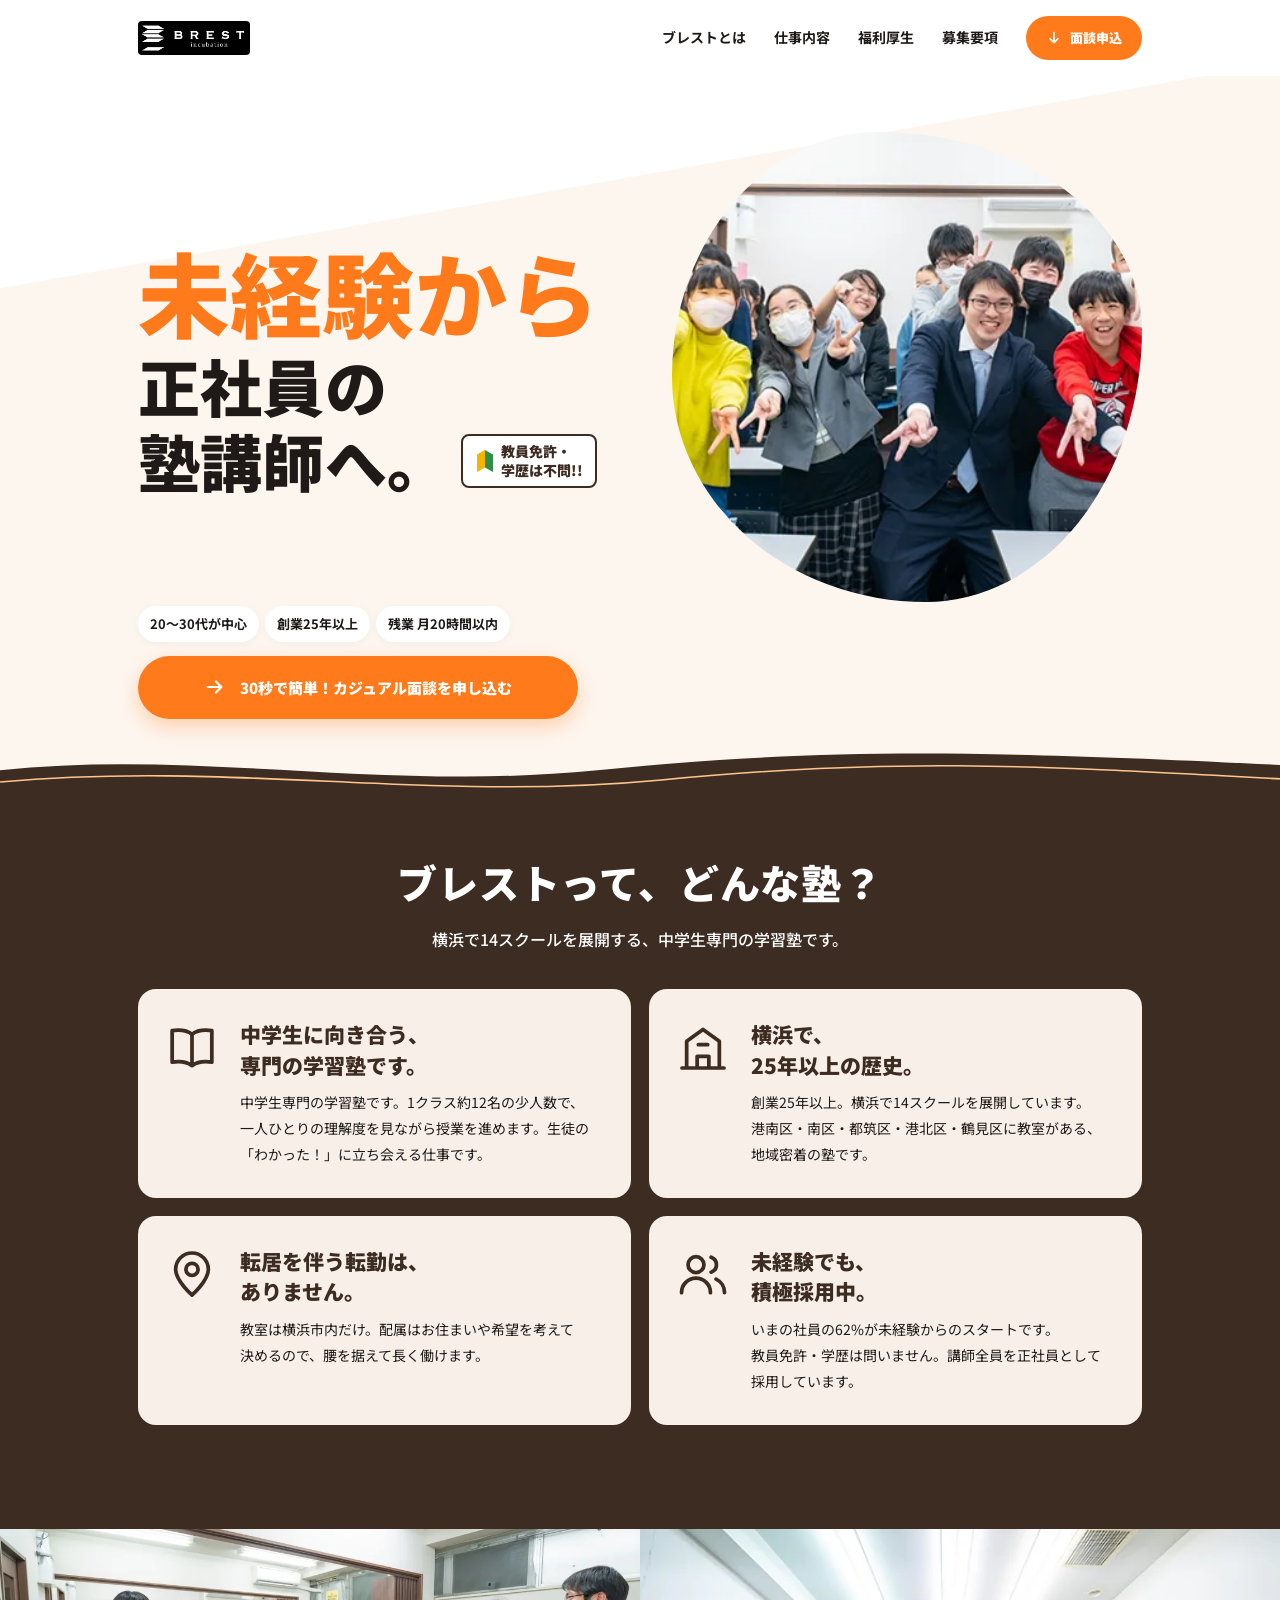
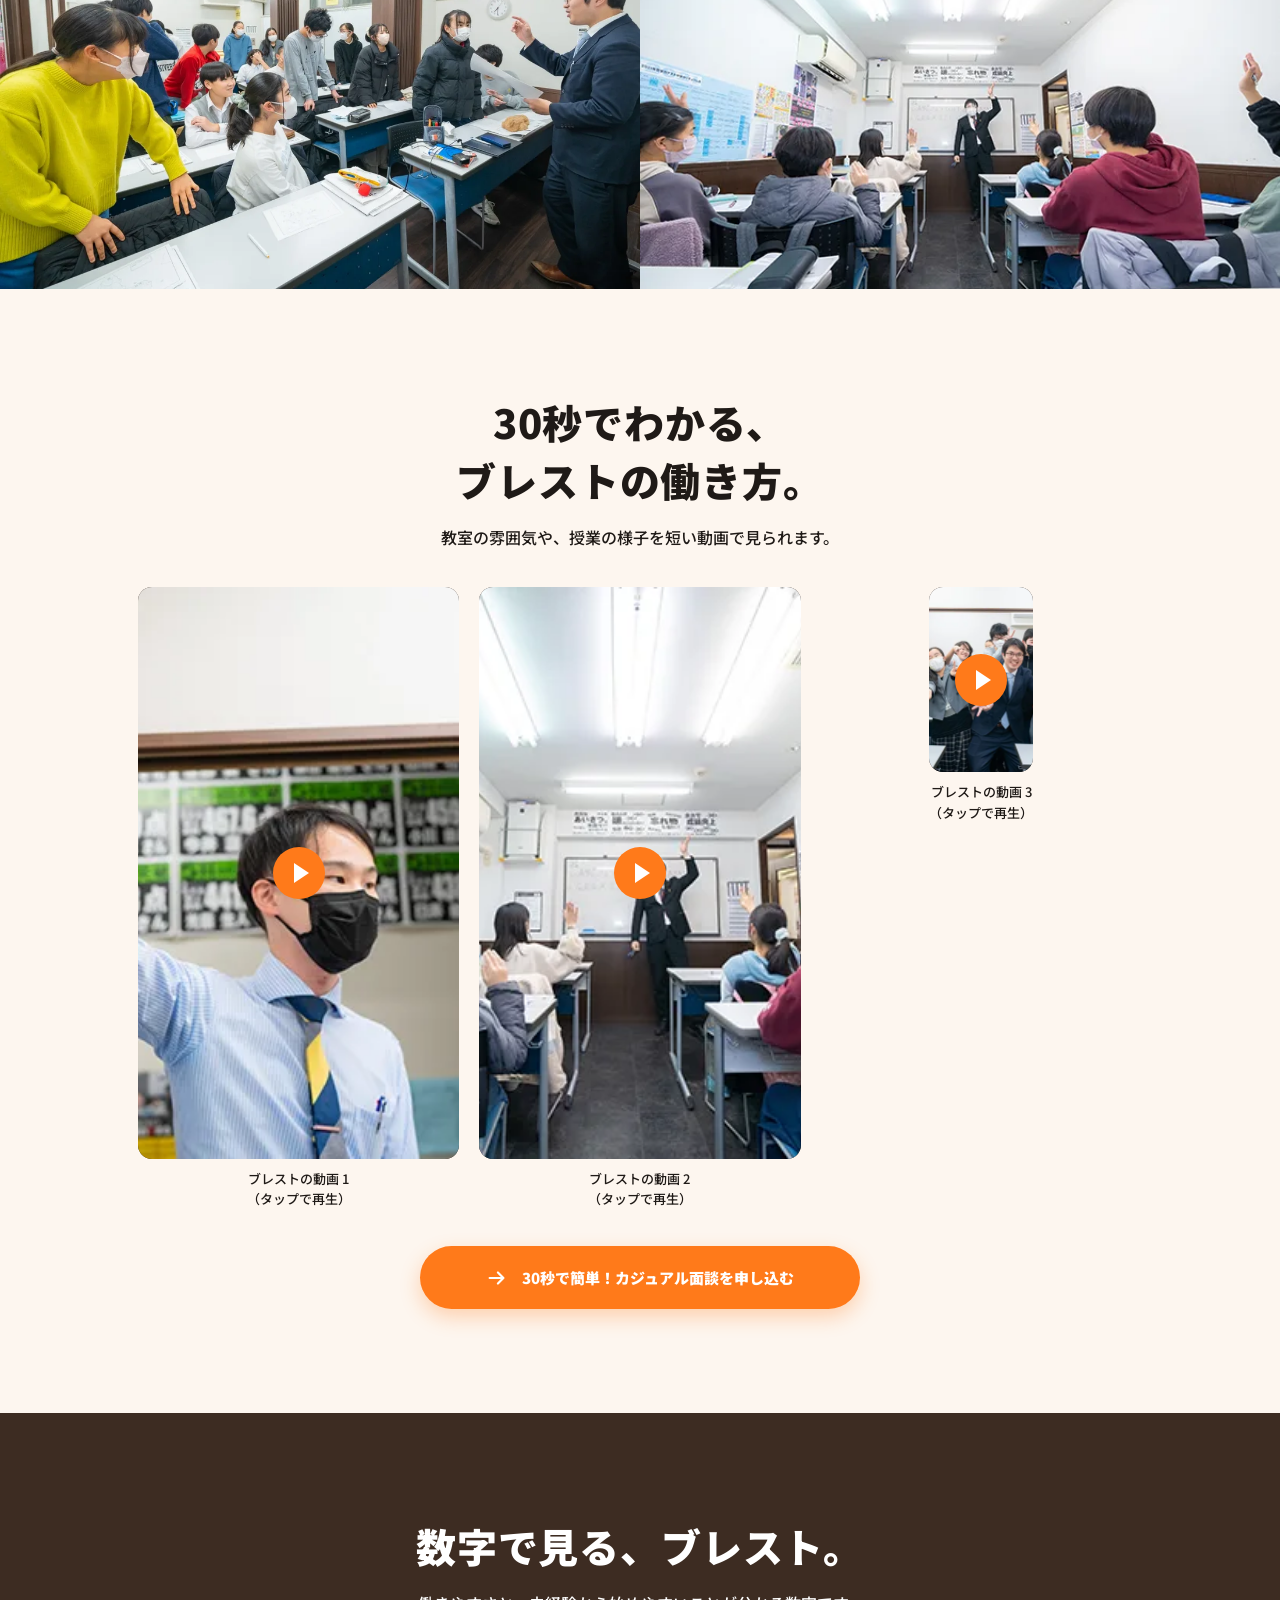
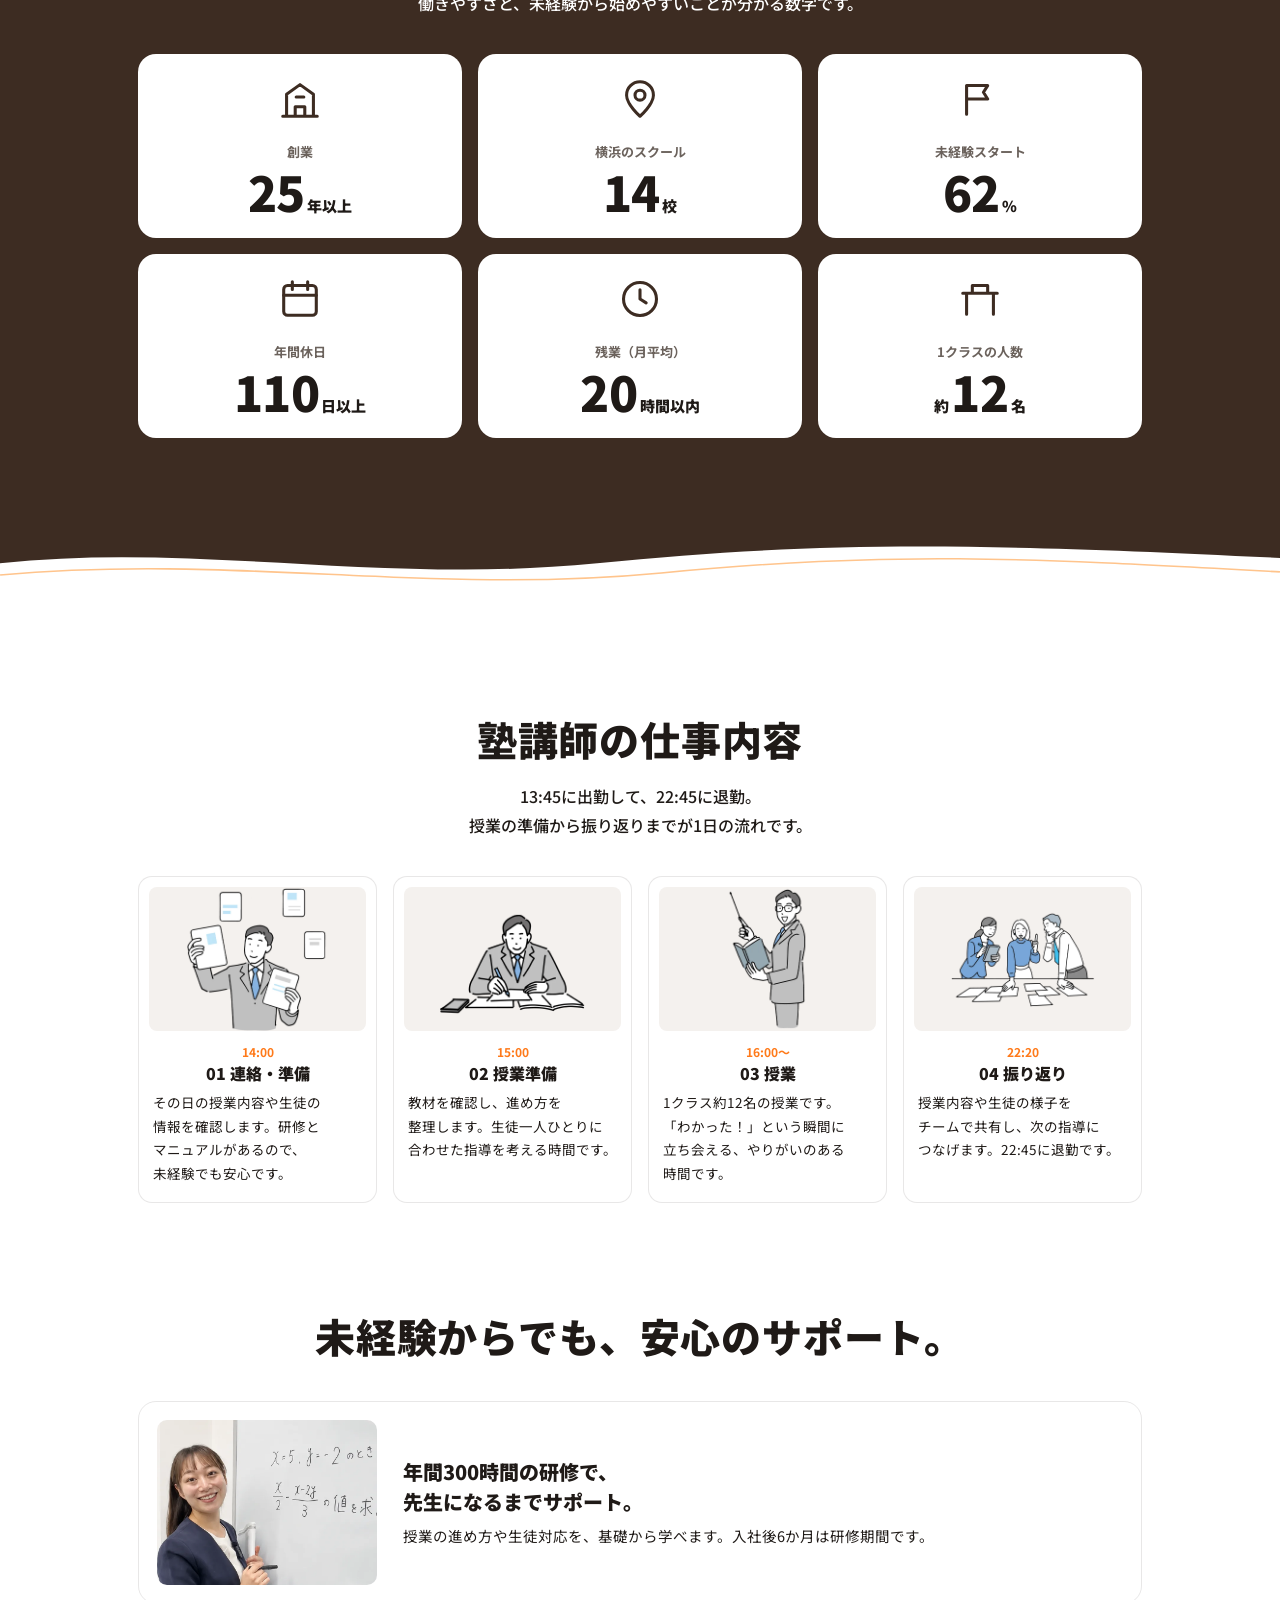
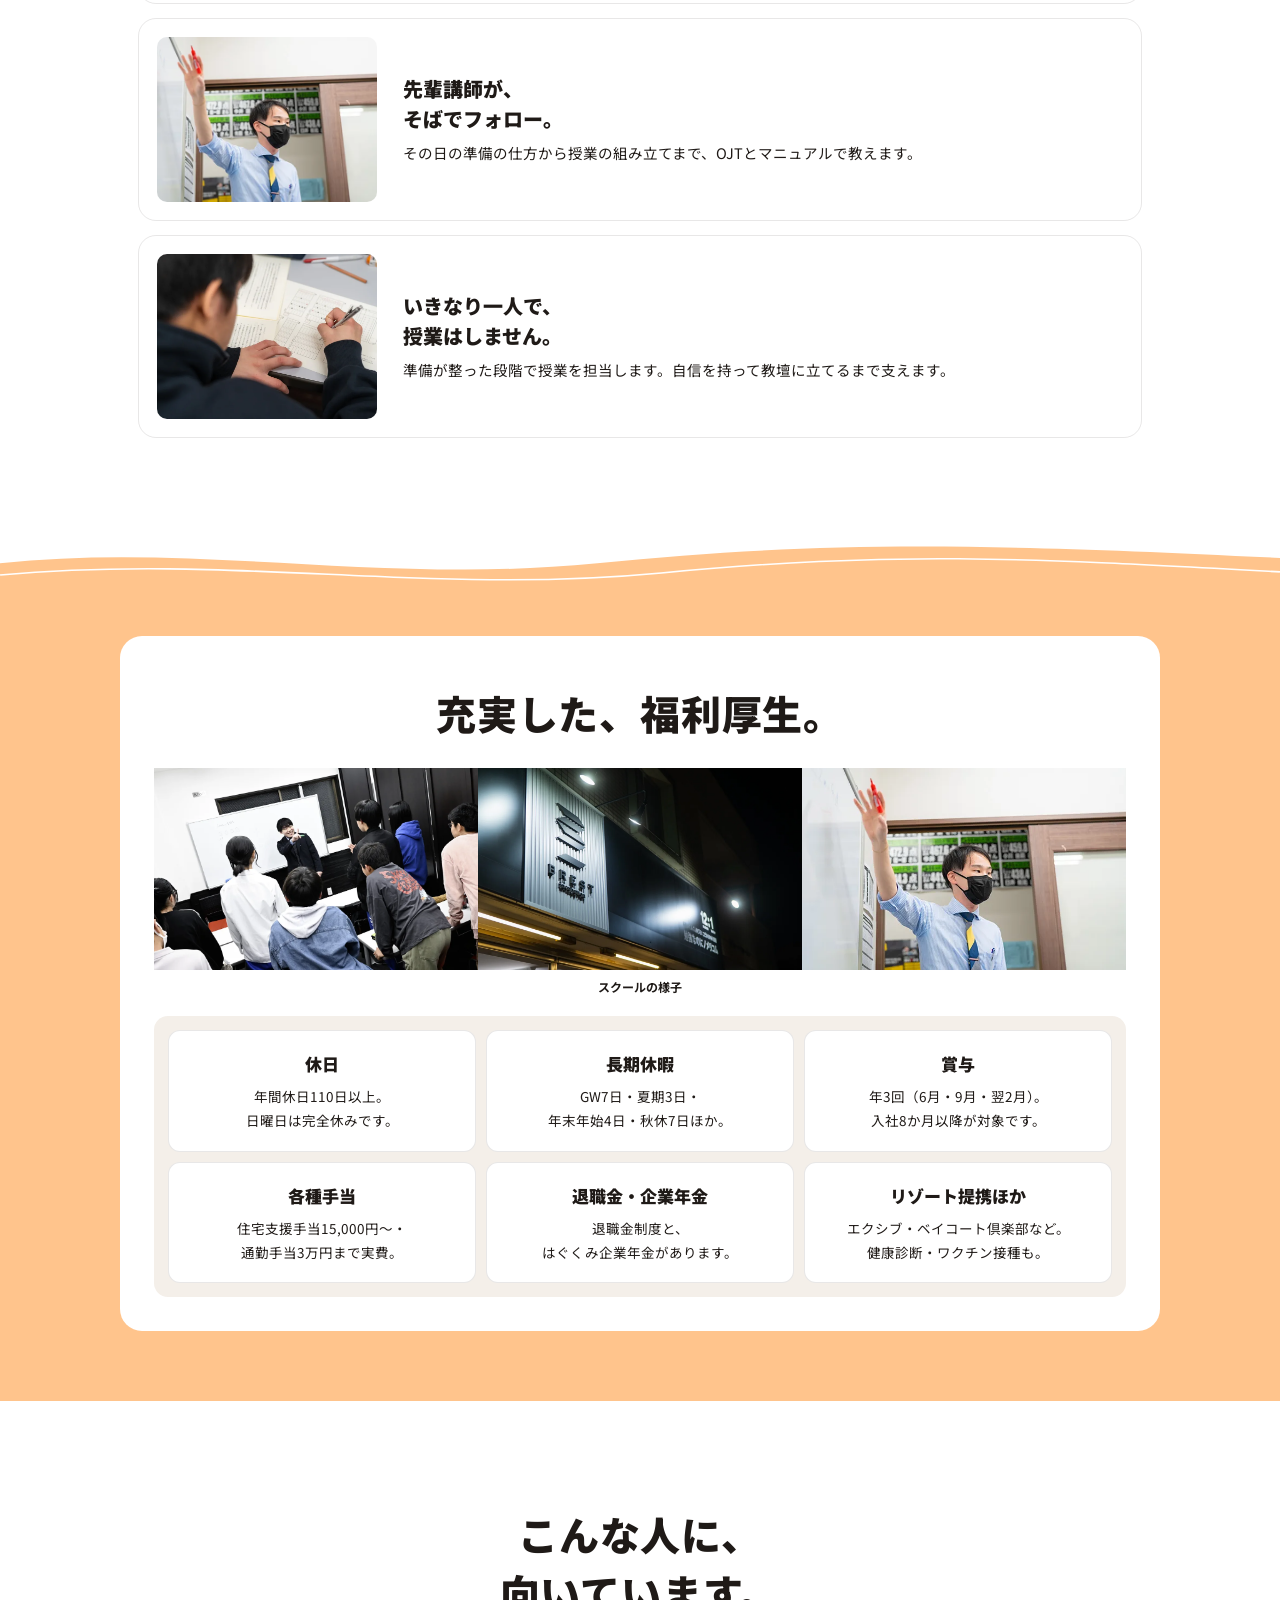
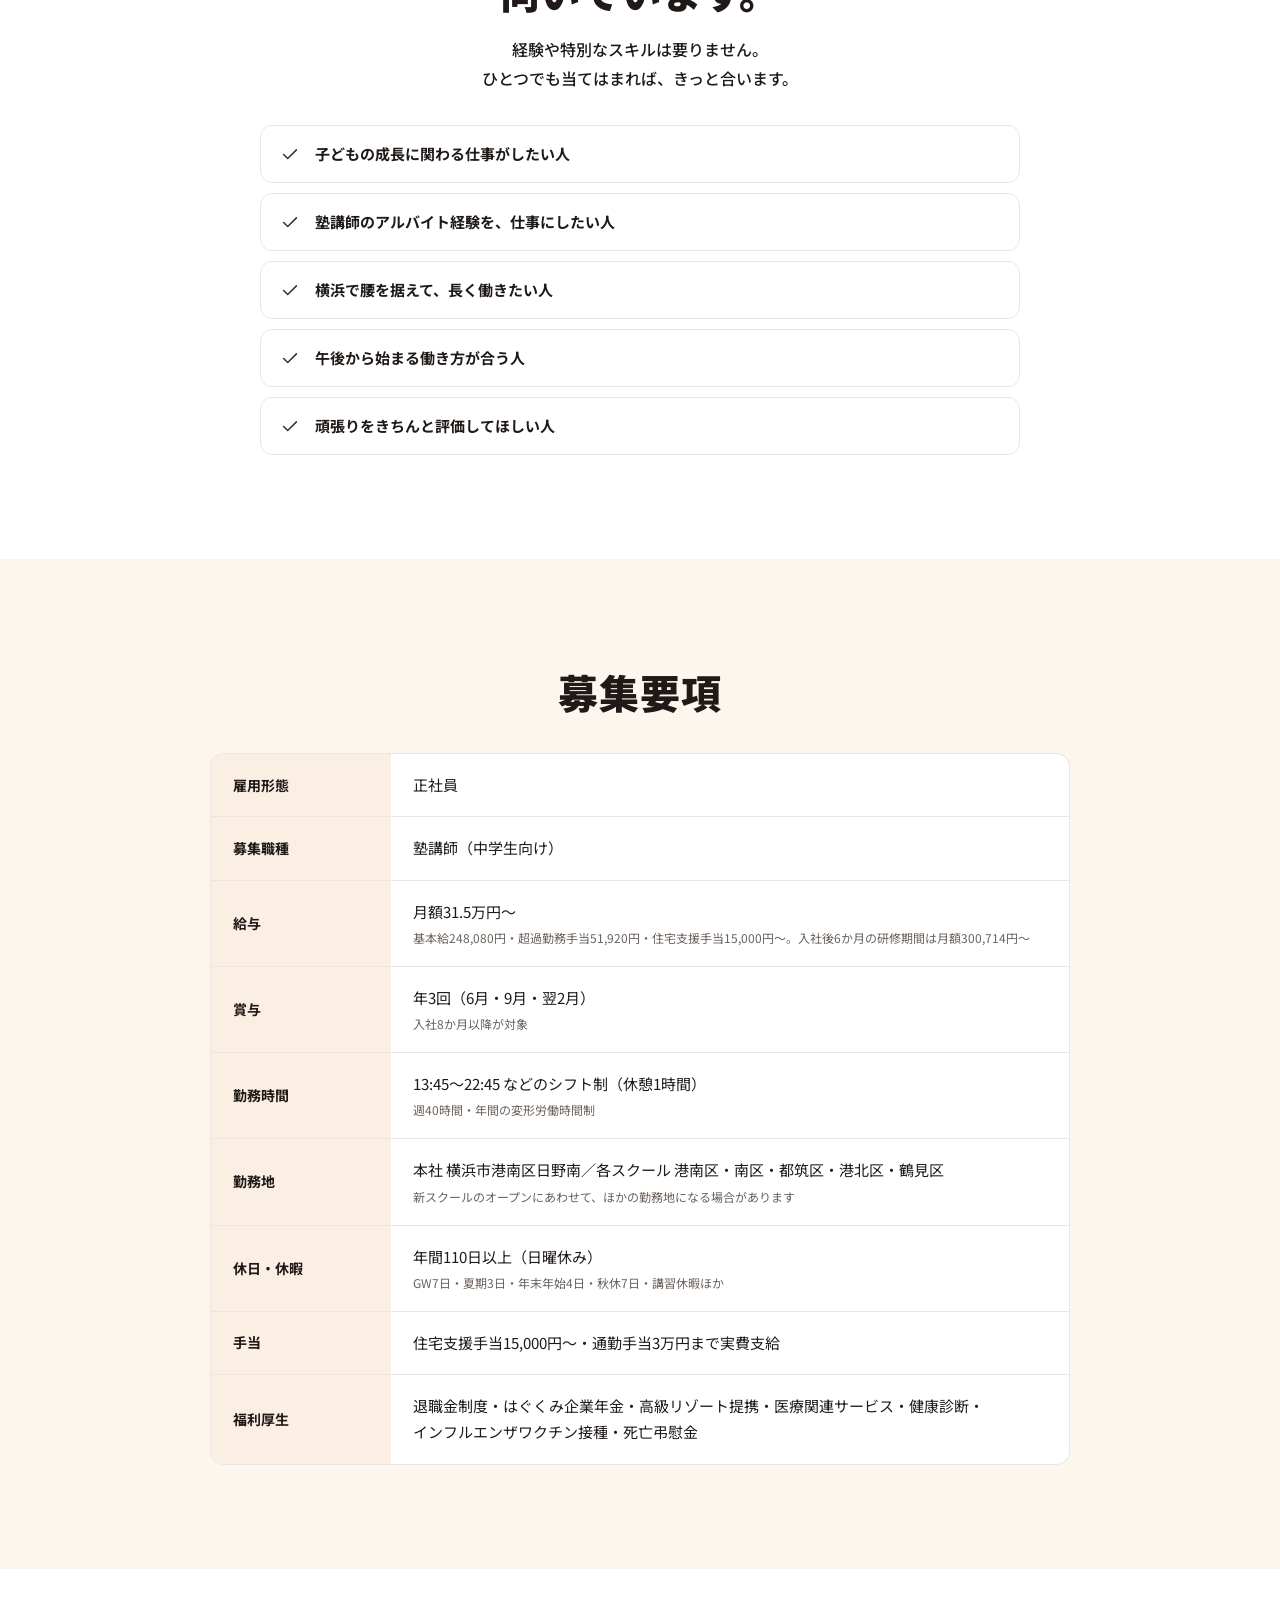
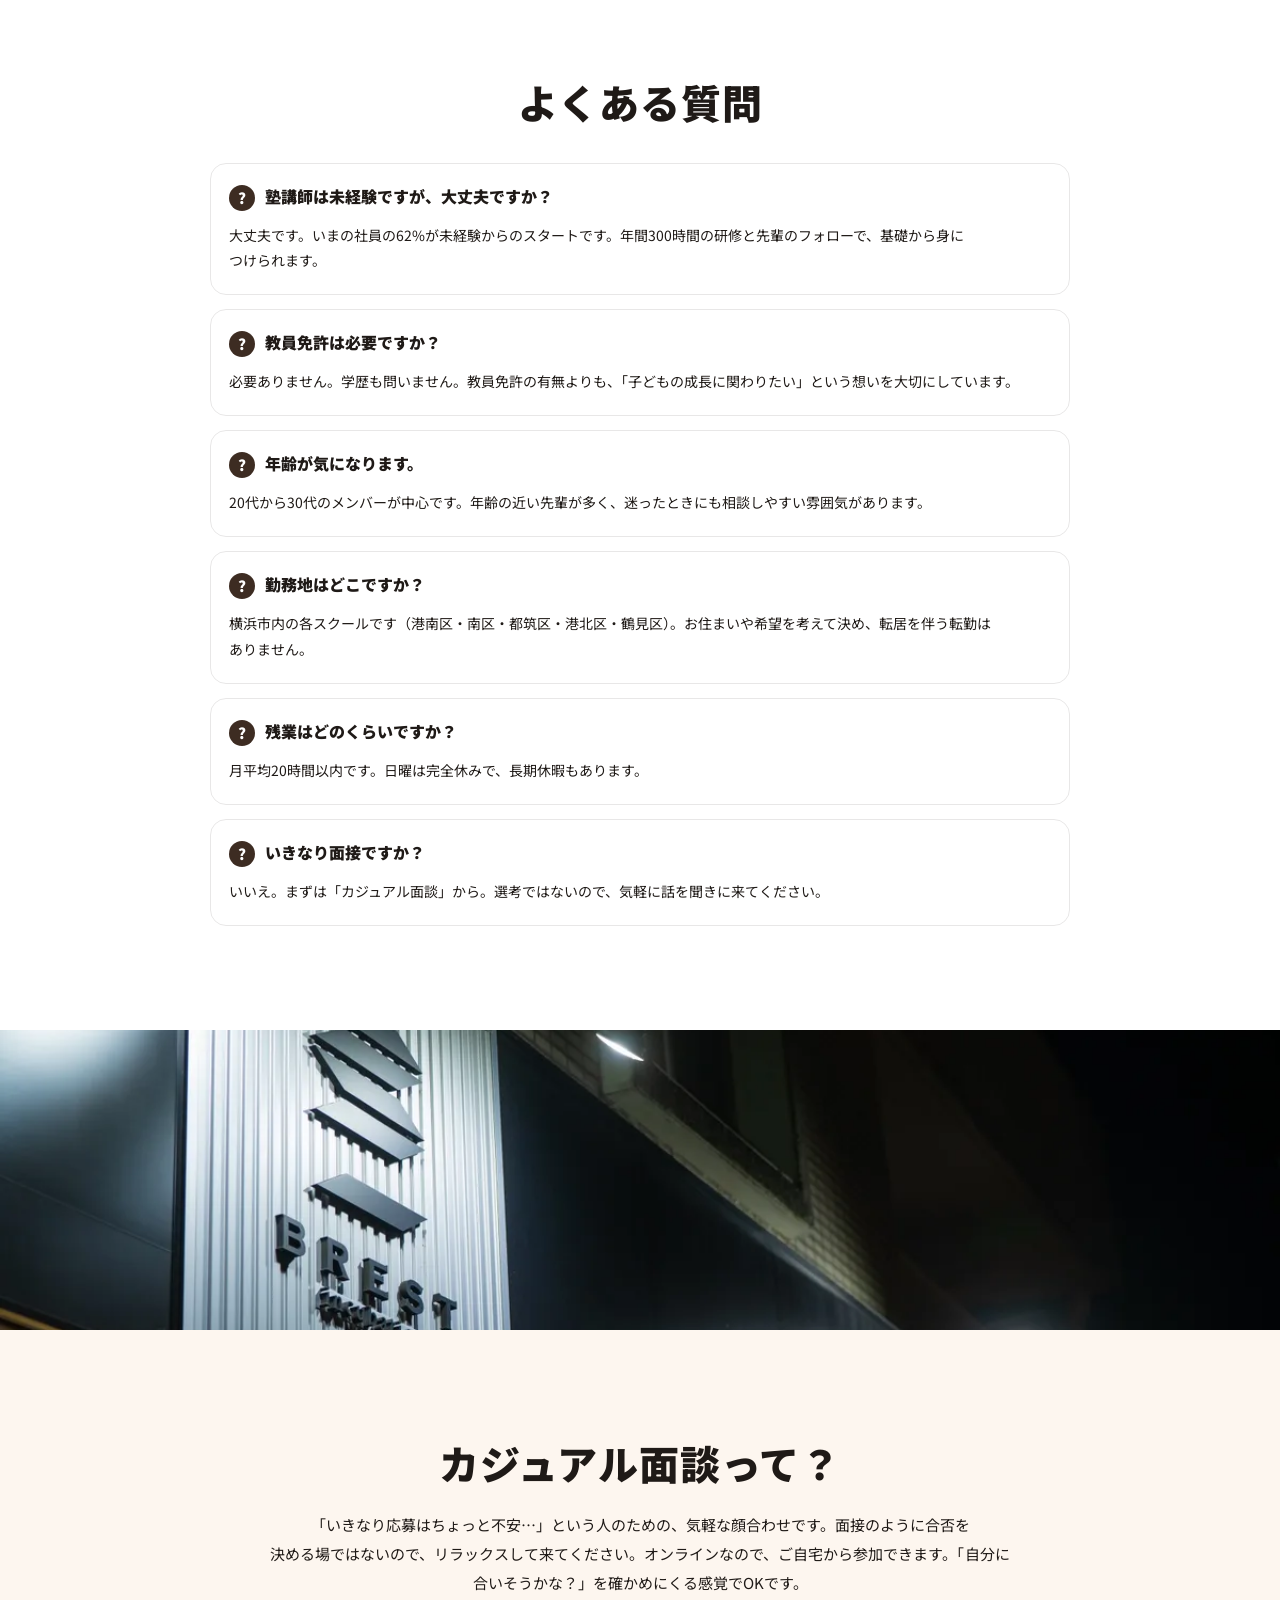
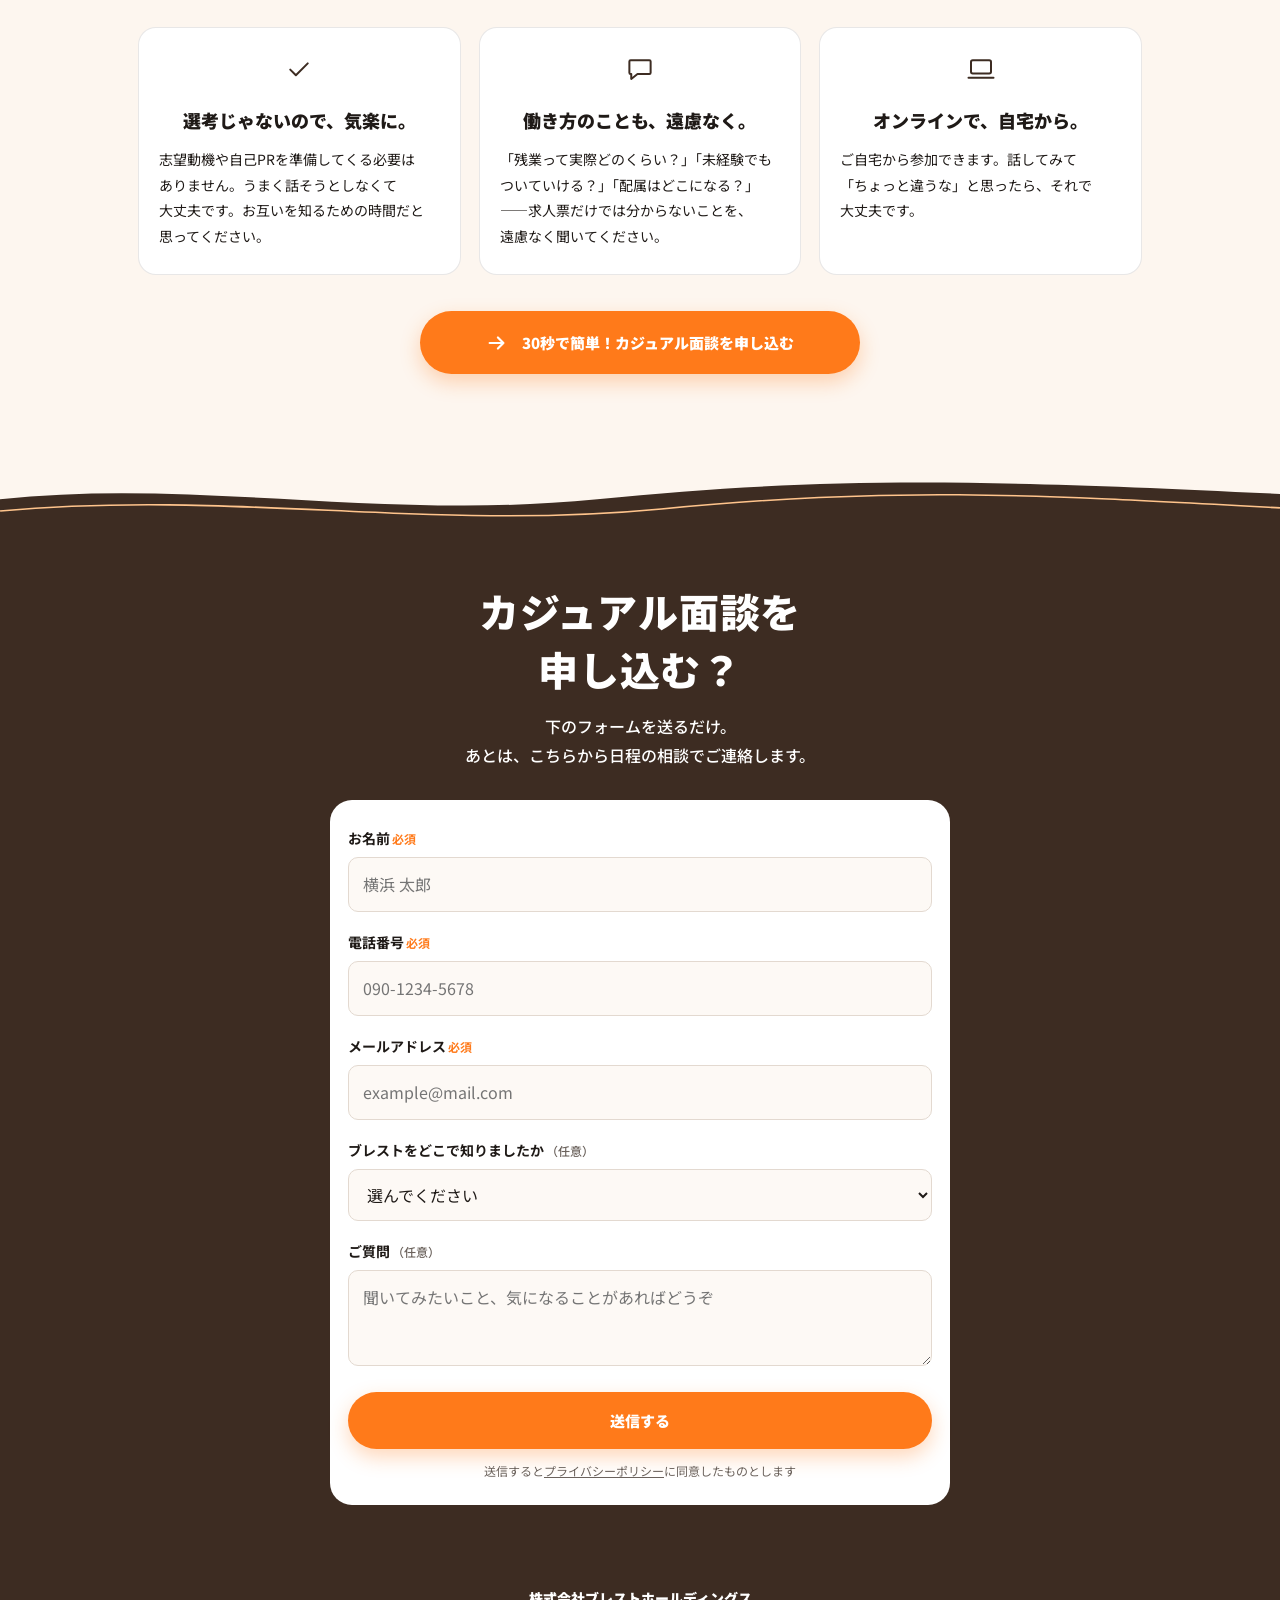
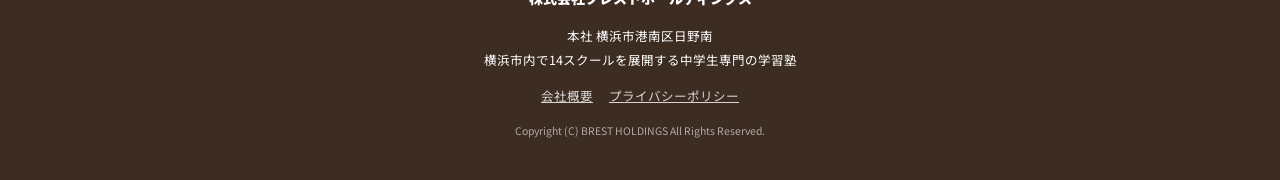
==== c-demo/lp/index.html @ c24e7b20 "C案のデモ（PC・スマホの見え方）を c-demo に足す Co-Authored-By: Claude Opus 5.5 <noreply@anthropic.com>" ====
<!DOCTYPE html>
<html lang="ja">
<head>

  <meta charset="UTF-8">
  <meta name="robots" content="noindex, nofollow">
  <meta name="viewport" content="width=device-width, initial-scale=1.0">
  <title>塾講師（正社員）募集｜学習塾ブレスト</title>
  <meta name="description" content="横浜市内に14スクール展開する学習塾ブレストの塾講師（正社員）募集ページ。月給31.5万円〜（賞与年3回）／残業 月平均20時間以内／日曜休み＋年間休日110日以上。未経験スタート62%の働きやすい環境です。">
  <meta name="keywords" content="横浜 塾講師 求人, 塾講師 正社員 横浜, 教育 仕事 横浜, ブレスト 採用">

  <link rel="icon" href="images/brand/favicon.png">
  <link rel="apple-touch-icon" href="images/brand/favicon.png">

  <!-- OGP -->
  <meta property="og:locale" content="ja_JP">
  <meta property="og:type" content="website">
  <meta property="og:site_name" content="学習塾ブレスト">
  <meta property="og:title" content="塾講師（正社員）募集｜学習塾ブレスト">
  <meta property="og:description" content="塾講師の仕事を、もっと働きやすく。月給31.5万円〜・年間休日110日以上・日曜休み。学習塾ブレストの塾講師（正社員）募集。">
  <meta property="og:url" content="https://brest.co.jp/recruit2026/">
  <meta property="og:image" content="https://brest.co.jp/recruit2026/images/brand/ogp.jpg">
  <meta property="og:image:width" content="1200">
  <meta property="og:image:height" content="630">
  <meta property="og:image:alt" content="塾講師の仕事を、もっと働きやすく。学習塾ブレスト 塾講師（正社員）募集">

  <!-- Twitter -->
  <meta name="twitter:card" content="summary_large_image">
  <meta name="twitter:title" content="塾講師（正社員）募集｜学習塾ブレスト">
  <meta name="twitter:description" content="塾講師の仕事を、もっと働きやすく。月給31.5万円〜・年間休日110日以上・日曜休み。">
  <meta name="twitter:image" content="https://brest.co.jp/recruit2026/images/brand/ogp.jpg">

    <link rel="preconnect" href="https://fonts.googleapis.com">
  <link rel="preconnect" href="https://fonts.gstatic.com" crossorigin>
  <link rel="stylesheet" href="https://fonts.googleapis.com/css2?family=Noto+Sans+JP:wght@400;500;700;900&display=swap">
  <link rel="stylesheet" href="css/c-toa.css?v=20261113">
  <!-- 構造化データ（Googleしごと検索向け JobPosting） -->
  <script type="application/ld+json">
  {
    "@context": "https://schema.org/",
    "@type": "JobPosting",
    "title": "塾講師（正社員）",
    "description": "<p>横浜市内に14スクールを展開する中学生専門の学習塾ブレストで、塾講師（正社員）を募集しています。</p><ul><li>給与: 月額31.5万円〜（基本給248,080円／超過勤務手当51,920円／住宅支援手当15,000円〜）※通勤手当は3万円まで実費支給。入社後6ヶ月間は研修期間のため月額300,714円〜</li><li>賞与: 年3回（6月・9月・翌2月）※支給対象は入社8か月以降</li><li>勤務時間: 週40時間（年間の変形労働時間制）13:45〜22:45などのシフト制・休憩1時間</li><li>休日・休暇: 年間110日以上（日曜休み）、GW休暇7日間・夏期休暇3日間・年末年始休暇4日間・秋休暇7日間ほか</li><li>残業: 月平均20時間以内</li><li>福利厚生: 高級リゾート提携、医療関連サービス、退職金制度、死亡弔慰金、健康診断・インフルエンザワクチン接種、はぐくみ企業年金</li></ul><p>未経験からのスタートも歓迎です。研修とマニュアル、先輩講師のOJTでサポートします。</p>",
    "datePosted": "2026-06-29",
    "employmentType": "FULL_TIME",
    "hiringOrganization": {
      "@type": "Organization",
      "name": "株式会社ブレストホールディングス",
      "sameAs": "https://brest.co.jp/",
      "logo": "https://brest.co.jp/recruit2026/images/brand/logo.png"
    },
    "jobLocation": {
      "@type": "Place",
      "address": {
        "@type": "PostalAddress",
        "streetAddress": "日野南",
        "addressLocality": "横浜市港南区",
        "addressRegion": "神奈川県",
        "addressCountry": "JP"
      }
    },
    "baseSalary": {
      "@type": "MonetaryAmount",
      "currency": "JPY",
      "value": {
        "@type": "QuantitativeValue",
        "minValue": 315000,
        "unitText": "MONTH"
      }
    },
    "workHours": "13:45〜22:45などのシフト制（週40時間・年間の変形労働時間制・休憩1時間）",
    "industry": "教育・学習支援業",
    "directApply": false,
    "url": "https://brest.co.jp/recruit2026/"
  }
  </script>
</head>
<body id="top">

  <header class="header">
    <div class="wrap header__inner">
      <a class="header__logo" href="#top"><img src="images/brand/logo.png" alt="BREST" width="160" height="48"></a>
      <nav class="header__nav"><a href="#about">ブレストとは</a><a href="#work">仕事内容</a><a href="#benefits">福利厚生</a><a href="#req">募集要項</a></nav>
      <a class="btn header__btn" href="#entry"><svg class="btn__arrow" viewBox="0 0 24 24" fill="none" stroke="currentColor" stroke-width="2.4" stroke-linecap="round" stroke-linejoin="round" aria-hidden="true"><path d="M12 4v15M6 13l6 6 6-6"/></svg>面談申込</a>
    </div>
  </header>

  <main>
    <section class="mv">
      <div class="wrap mv__grid">
        <div class="mv__text">
          <h1 class="mv__catch">
            <span class="mv__line1">未経験から</span>
            <span class="mv__line2">正社員の</span>
            <span class="mv__line3">塾講師へ。<span class="mv__badge"><svg viewBox="0 0 20 26" aria-hidden="true"><path d="M10 2 2 6.5V24l8-4.5z" fill="#f5b400"/><path d="M10 2l8 4.5V24l-8-4.5z" fill="#2f8f46"/></svg><span>教員免許・<br>学歴は不問!!</span></span></span>
          </h1>
        </div>
        <div class="mv__photo"><img src="images/photos/culture-01.webp" alt="講師と生徒たちの集合写真" fetchpriority="high"></div>
      </div>
      <div class="wrap">
        <div class="mv__chips"><span class="mv__chip">20〜30代が中心</span><span class="mv__chip">創業25年以上</span><span class="mv__chip">残業 月20時間以内</span></div>
        <div class="cta"><a href="#entry" class="btn"><svg class="btn__arrow" viewBox="0 0 24 24" fill="none" stroke="currentColor" stroke-width="2.4" stroke-linecap="round" stroke-linejoin="round" aria-hidden="true"><path d="M4 12h15M13 6l6 6-6 6"/></svg><span>30秒で簡単！カジュアル面談を申し込む</span></a></div>
      </div>
      <svg class="wave" viewBox="0 0 1200 120" preserveAspectRatio="none" style="background:transparent;height:64px"><g><path d="M0 40 C 180 0, 360 80, 560 40 S 900 0, 1200 30 L1200 120 L0 120 Z" fill="var(--c-main)"/><path d="M0 62 C 220 22, 400 100, 620 58 S 960 30, 1200 56" fill="none" stroke="#ffc48c" stroke-width="3"/></g></svg>
    </section>

    <section class="sec about" id="about">
      <div class="wrap">
        <h2 class="sec-title">ブレストって、<br class="sp">どんな塾？</h2>
        <p class="sec-lead">横浜で14スクールを展開する、<br class="sp">中学生専門の学習塾です。</p>
        <div class="about__list">
        <article class="about-card">
          <svg class="about-card__icon" viewBox="0 0 24 24" fill="none" stroke="currentColor" stroke-width="1.6" stroke-linecap="round" stroke-linejoin="round" aria-hidden="true"><path d="M12 6.5C10 5 7 4.5 3.5 5v13.5C7 18 10 18.5 12 20c2-1.5 5-2 8.5-1.5V5C17 4.5 14 5 12 6.5zM12 6.5V20"/></svg>
          <div><h3 class="about-card__title">中学生に向き合う、<br>専門の学習塾です。</h3><p class="about-card__text">中学生専門の学習塾です。1クラス約12名の少人数で、一人ひとりの理解度を見ながら授業を進めます。生徒の「わかった！」に立ち会える仕事です。</p></div>
        </article>
        <article class="about-card">
          <svg class="about-card__icon" viewBox="0 0 24 24" fill="none" stroke="currentColor" stroke-width="1.6" stroke-linecap="round" stroke-linejoin="round" aria-hidden="true"><path d="M3 21h18M5 21V9.5l7-5 7 5V21M9.5 21v-5h5v5M10 11h4"/></svg>
          <div><h3 class="about-card__title">横浜で、<br>25年以上の歴史。</h3><p class="about-card__text">創業25年以上。横浜で14スクールを展開しています。港南区・南区・都筑区・港北区・鶴見区に教室がある、地域密着の塾です。</p></div>
        </article>
        <article class="about-card">
          <svg class="about-card__icon" viewBox="0 0 24 24" fill="none" stroke="currentColor" stroke-width="1.6" stroke-linecap="round" stroke-linejoin="round" aria-hidden="true"><path d="M12 21s-7-6.1-7-11a7 7 0 0 1 14 0c0 4.9-7 11-7 11z"/><circle cx="12" cy="10" r="2.6"/></svg>
          <div><h3 class="about-card__title">転居を伴う転勤は、<br>ありません。</h3><p class="about-card__text">教室は横浜市内だけ。配属はお住まいや希望を考えて決めるので、腰を据えて長く働けます。</p></div>
        </article>
        <article class="about-card">
          <svg class="about-card__icon" viewBox="0 0 24 24" fill="none" stroke="currentColor" stroke-width="1.6" stroke-linecap="round" stroke-linejoin="round" aria-hidden="true"><circle cx="9" cy="8" r="3.4"/><path d="M2.8 20a6.2 6.2 0 0 1 12.4 0"/><path d="M15.5 4.8a3.4 3.4 0 0 1 0 6.4M17.6 14.2A6.2 6.2 0 0 1 21.2 20"/></svg>
          <div><h3 class="about-card__title">未経験でも、<br>積極採用中。</h3><p class="about-card__text">いまの社員の62%が未経験からのスタートです。教員免許・学歴は問いません。講師全員を正社員として採用しています。</p></div>
        </article>
        </div>
      </div>
    </section>
    <div class="gallery"><img src="images/photos/hero-g3-classroom.webp" alt="生徒でにぎわう教室" loading="lazy"><img src="images/photos/culture-02.webp" alt="授業の様子" loading="lazy"></div>

    <section class="sec movie" id="movie">
      <div class="wrap">
        <h2 class="sec-title">30秒でわかる、<br>ブレストの働き方。</h2>
        <p class="sec-lead">教室の雰囲気や、<br class="sp">授業の様子を短い動画で見られます。</p>
        <div class="movie__grid">
        <div class="movie__item">
          <button class="movie-lazy__item" type="button" data-ig="https://www.instagram.com/p/DZPmYrovS02/" aria-label="動画1を再生">
            <img src="images/photos/culture-03.webp" alt="" loading="lazy"><span class="movie-lazy__play"></span>
          </button>
          <p class="movie__cap">ブレストの動画 1<br>（タップで再生）</p>
        </div>
        <div class="movie__item">
          <button class="movie-lazy__item" type="button" data-ig="https://www.instagram.com/p/DZe8_MGPeMc/" aria-label="動画2を再生">
            <img src="images/photos/culture-02.webp" alt="" loading="lazy"><span class="movie-lazy__play"></span>
          </button>
          <p class="movie__cap">ブレストの動画 2<br>（タップで再生）</p>
        </div>
        <div class="movie__item">
          <button class="movie-lazy__item" type="button" data-ig="https://www.instagram.com/p/DZkHwSNvzz7/" aria-label="動画3を再生">
            <img src="images/photos/culture-01.webp" alt="" loading="lazy"><span class="movie-lazy__play"></span>
          </button>
          <p class="movie__cap">ブレストの動画 3<br>（タップで再生）</p>
        </div>
        </div>
        <div class="cta"><a href="#entry" class="btn"><svg class="btn__arrow" viewBox="0 0 24 24" fill="none" stroke="currentColor" stroke-width="2.4" stroke-linecap="round" stroke-linejoin="round" aria-hidden="true"><path d="M4 12h15M13 6l6 6-6 6"/></svg><span>30秒で簡単！カジュアル面談を申し込む</span></a></div>
      </div>
    </section>

    <section class="sec numbers" id="numbers">
      <div class="wrap">
        <h2 class="sec-title">数字で見る、<br class="sp">ブレスト。</h2>
        <p class="sec-lead">働きやすさと、<br class="sp">未経験から始めやすいことが分かる数字です。</p>
        <div class="numbers__grid">
        <div class="num">
          <svg class="num__icon" viewBox="0 0 24 24" fill="none" stroke="currentColor" stroke-width="1.6" stroke-linecap="round" stroke-linejoin="round" aria-hidden="true"><path d="M3 21h18M5 21V9.5l7-5 7 5V21M9.5 21v-5h5v5M10 11h4"/></svg>
          <p class="num__label">創業</p>
          <p class="num__value"><span class="num__big">25</span><span class="num__unit">年以上</span></p>
        </div>
        <div class="num">
          <svg class="num__icon" viewBox="0 0 24 24" fill="none" stroke="currentColor" stroke-width="1.6" stroke-linecap="round" stroke-linejoin="round" aria-hidden="true"><path d="M12 21s-7-6.1-7-11a7 7 0 0 1 14 0c0 4.9-7 11-7 11z"/><circle cx="12" cy="10" r="2.6"/></svg>
          <p class="num__label">横浜のスクール</p>
          <p class="num__value"><span class="num__big">14</span><span class="num__unit">校</span></p>
        </div>
        <div class="num">
          <svg class="num__icon" viewBox="0 0 24 24" fill="none" stroke="currentColor" stroke-width="1.6" stroke-linecap="round" stroke-linejoin="round" aria-hidden="true"><path d="M5 20V5M5 5h11l-2.2 3.5L16 12H5"/></svg>
          <p class="num__label">未経験スタート</p>
          <p class="num__value"><span class="num__big">62</span><span class="num__unit">%</span></p>
        </div>
        <div class="num">
          <svg class="num__icon" viewBox="0 0 24 24" fill="none" stroke="currentColor" stroke-width="1.6" stroke-linecap="round" stroke-linejoin="round" aria-hidden="true"><rect x="3.5" y="5" width="17" height="15.5" rx="2"/><path d="M3.5 10h17M8 3v4M16 3v4"/></svg>
          <p class="num__label">年間休日</p>
          <p class="num__value"><span class="num__big">110</span><span class="num__unit">日以上</span></p>
        </div>
        <div class="num">
          <svg class="num__icon" viewBox="0 0 24 24" fill="none" stroke="currentColor" stroke-width="1.6" stroke-linecap="round" stroke-linejoin="round" aria-hidden="true"><circle cx="12" cy="12" r="8.6"/><path d="M12 7.2V12l3.2 2"/></svg>
          <p class="num__label">残業（月平均）</p>
          <p class="num__value"><span class="num__big">20</span><span class="num__unit">時間以内</span></p>
        </div>
        <div class="num">
          <svg class="num__icon" viewBox="0 0 24 24" fill="none" stroke="currentColor" stroke-width="1.6" stroke-linecap="round" stroke-linejoin="round" aria-hidden="true"><path d="M3 9h18M5 9v11M19 9v11M8 9V5h8v4"/></svg>
          <p class="num__label">1クラスの人数</p>
          <p class="num__value"><span class="num__pre">約</span><span class="num__big">12</span><span class="num__unit">名</span></p>
        </div>
        </div>
      </div>
    </section>
    <svg class="wave" viewBox="0 0 1200 120" preserveAspectRatio="none" style="background:var(--c-main);height:64px"><g><path d="M0 40 C 180 0, 360 80, 560 40 S 900 0, 1200 30 L1200 120 L0 120 Z" fill="#fff"/><path d="M0 62 C 220 22, 400 100, 620 58 S 960 30, 1200 56" fill="none" stroke="#ffc48c" stroke-width="3"/></g></svg>

    <section class="sec work" id="work">
      <div class="wrap">
        <h2 class="sec-title">塾講師の仕事内容</h2>
        <p class="sec-lead">13:45に出勤して、22:45に退勤。<br>授業の準備から振り返りまでが1日の流れです。</p>
        <div class="work__grid">
        <article class="work-card">
          <div class="work-card__img"><img src="images/photos/day-02.webp" alt="" loading="lazy"></div>
          <h3 class="work-card__title"><span class="work-card__time">14:00</span>01 連絡・準備</h3>
          <p class="work-card__text">その日の授業内容や生徒の情報を確認します。研修とマニュアルがあるので、未経験でも安心です。</p>
        </article>
        <article class="work-card">
          <div class="work-card__img"><img src="images/photos/day-03.webp" alt="" loading="lazy"></div>
          <h3 class="work-card__title"><span class="work-card__time">15:00</span>02 授業準備</h3>
          <p class="work-card__text">教材を確認し、進め方を整理します。生徒一人ひとりに合わせた指導を考える時間です。</p>
        </article>
        <article class="work-card">
          <div class="work-card__img"><img src="images/photos/day-04.webp" alt="" loading="lazy"></div>
          <h3 class="work-card__title"><span class="work-card__time">16:00〜</span>03 授業</h3>
          <p class="work-card__text">1クラス約12名の授業です。「わかった！」という瞬間に立ち会える、やりがいのある時間です。</p>
        </article>
        <article class="work-card">
          <div class="work-card__img"><img src="images/photos/day-05.webp" alt="" loading="lazy"></div>
          <h3 class="work-card__title"><span class="work-card__time">22:20</span>04 振り返り</h3>
          <p class="work-card__text">授業内容や生徒の様子をチームで共有し、次の指導につなげます。22:45に退勤です。</p>
        </article>
        </div>
      </div>
    </section>

    <section class="sec support" id="support">
      <div class="wrap">
        <h2 class="sec-title">未経験からでも、<br class="sp">安心のサポート。</h2>
        <div class="support__list">
        <article class="support-row">
          <div class="support-row__img"><img src="images/photos/hero-g2-teacher-woman.webp" alt="" loading="lazy"></div>
          <div><h3 class="support-row__title">年間300時間の研修で、<br>先生になるまでサポート。</h3><p class="support-row__text">授業の進め方や生徒対応を、基礎から学べます。入社後6か月は研修期間です。</p></div>
        </article>
        <article class="support-row">
          <div class="support-row__img"><img src="images/photos/culture-03.webp" alt="" loading="lazy"></div>
          <div><h3 class="support-row__title">先輩講師が、<br>そばでフォロー。</h3><p class="support-row__text">その日の準備の仕方から授業の組み立てまで、OJTとマニュアルで教えます。</p></div>
        </article>
        <article class="support-row">
          <div class="support-row__img"><img src="images/photos/hero-g4-interview.webp" alt="" loading="lazy"></div>
          <div><h3 class="support-row__title">いきなり一人で、<br>授業はしません。</h3><p class="support-row__text">準備が整った段階で授業を担当します。自信を持って教壇に立てるまで支えます。</p></div>
        </article>
        </div>
      </div>
    </section>

    <section class="benefits" id="benefits">
      <svg class="wave" viewBox="0 0 1200 120" preserveAspectRatio="none" style="background:#fff;height:64px"><g><path d="M0 40 C 180 0, 360 80, 560 40 S 900 0, 1200 30 L1200 120 L0 120 Z" fill="var(--c-sub)"/><path d="M0 62 C 220 22, 400 100, 620 58 S 960 30, 1200 56" fill="none" stroke="#fff" stroke-width="3"/></g></svg>
      <div class="wrap benefits__inner">
        <div class="benefits__card">
          <h2 class="sec-title">充実した、福利厚生。</h2>
          <div class="benefits__photos"><img src="images/photos/hero-g1-raise-hand.webp" alt="" loading="lazy"><img src="images/photos/culture-04.webp" alt="" loading="lazy"><img src="images/photos/culture-03.webp" alt="" loading="lazy"></div>
          <p class="benefits__cap">スクールの様子</p>
          <div class="benefits__list">
          <div class="benefit"><p class="benefit__title">休日</p><p class="benefit__text">年間休日110日以上。<br>日曜日は完全休みです。</p></div>
          <div class="benefit"><p class="benefit__title">長期休暇</p><p class="benefit__text">GW7日・夏期3日・<br>年末年始4日・秋休7日ほか。</p></div>
          <div class="benefit"><p class="benefit__title">賞与</p><p class="benefit__text">年3回（6月・9月・翌2月）。<br>入社8か月以降が対象です。</p></div>
          <div class="benefit"><p class="benefit__title">各種手当</p><p class="benefit__text">住宅支援手当15,000円〜・<br>通勤手当3万円まで実費。</p></div>
          <div class="benefit"><p class="benefit__title">退職金・企業年金</p><p class="benefit__text">退職金制度と、<br>はぐくみ企業年金があります。</p></div>
          <div class="benefit"><p class="benefit__title">リゾート提携ほか</p><p class="benefit__text">エクシブ・ベイコート倶楽部など。<br>健康診断・ワクチン接種も。</p></div>
          </div>
        </div>
      </div>
    </section>

    <section class="sec fit" id="fit">
      <div class="wrap">
        <h2 class="sec-title">こんな人に、<br>向いています。</h2>
        <p class="sec-lead">経験や特別なスキルは要りません。<br>ひとつでも当てはまれば、きっと合います。</p>
        <ul class="fit__list">
        <li class="fit__item"><svg class="" viewBox="0 0 24 24" fill="none" stroke="currentColor" stroke-width="1.6" stroke-linecap="round" stroke-linejoin="round" aria-hidden="true"><path d="M5 12.5l4.5 4.5L19 7.5"/></svg>子どもの成長に関わる仕事がしたい人</li>
        <li class="fit__item"><svg class="" viewBox="0 0 24 24" fill="none" stroke="currentColor" stroke-width="1.6" stroke-linecap="round" stroke-linejoin="round" aria-hidden="true"><path d="M5 12.5l4.5 4.5L19 7.5"/></svg>塾講師のアルバイト経験を、仕事にしたい人</li>
        <li class="fit__item"><svg class="" viewBox="0 0 24 24" fill="none" stroke="currentColor" stroke-width="1.6" stroke-linecap="round" stroke-linejoin="round" aria-hidden="true"><path d="M5 12.5l4.5 4.5L19 7.5"/></svg>横浜で腰を据えて、長く働きたい人</li>
        <li class="fit__item"><svg class="" viewBox="0 0 24 24" fill="none" stroke="currentColor" stroke-width="1.6" stroke-linecap="round" stroke-linejoin="round" aria-hidden="true"><path d="M5 12.5l4.5 4.5L19 7.5"/></svg>午後から始まる働き方が合う人</li>
        <li class="fit__item"><svg class="" viewBox="0 0 24 24" fill="none" stroke="currentColor" stroke-width="1.6" stroke-linecap="round" stroke-linejoin="round" aria-hidden="true"><path d="M5 12.5l4.5 4.5L19 7.5"/></svg>頑張りをきちんと評価してほしい人</li>
        </ul>
      </div>
    </section>

    <section class="sec req" id="req">
      <div class="wrap">
        <h2 class="sec-title">募集要項</h2>
        <dl class="req__table">
        <div class="req__row"><dt>雇用形態</dt><dd>正社員</dd></div>
        <div class="req__row"><dt>募集職種</dt><dd>塾講師（中学生向け）</dd></div>
        <div class="req__row"><dt>給与</dt><dd>月額31.5万円〜<small>基本給248,080円・超過勤務手当51,920円・住宅支援手当15,000円〜。入社後6か月の研修期間は月額300,714円〜</small></dd></div>
        <div class="req__row"><dt>賞与</dt><dd>年3回（6月・9月・翌2月）<small>入社8か月以降が対象</small></dd></div>
        <div class="req__row"><dt>勤務時間</dt><dd>13:45〜22:45 などのシフト制（休憩1時間）<small>週40時間・年間の変形労働時間制</small></dd></div>
        <div class="req__row"><dt>勤務地</dt><dd>本社 横浜市港南区日野南／各スクール 港南区・南区・都筑区・港北区・鶴見区<small>新スクールのオープンにあわせて、ほかの勤務地になる場合があります</small></dd></div>
        <div class="req__row"><dt>休日・休暇</dt><dd>年間110日以上（日曜休み）<small>GW7日・夏期3日・年末年始4日・秋休7日・講習休暇ほか</small></dd></div>
        <div class="req__row"><dt>手当</dt><dd>住宅支援手当15,000円〜・通勤手当3万円まで実費支給</dd></div>
        <div class="req__row"><dt>福利厚生</dt><dd>退職金制度・はぐくみ企業年金・高級リゾート提携・医療関連サービス・健康診断・インフルエンザワクチン接種・死亡弔慰金</dd></div>
        </dl>
      </div>
    </section>

    <section class="sec faq" id="faq">
      <div class="wrap">
        <h2 class="sec-title">よくある質問</h2>
        <div class="faq__list">
        <div class="faq-item"><p class="faq-item__q"><span class="faq-item__mark">?</span>塾講師は未経験ですが、大丈夫ですか？</p><p class="faq-item__a">大丈夫です。いまの社員の62%が未経験からのスタートです。年間300時間の研修と先輩のフォローで、基礎から身につけられます。</p></div>
        <div class="faq-item"><p class="faq-item__q"><span class="faq-item__mark">?</span>教員免許は必要ですか？</p><p class="faq-item__a">必要ありません。学歴も問いません。教員免許の有無よりも、「子どもの成長に関わりたい」という想いを大切にしています。</p></div>
        <div class="faq-item"><p class="faq-item__q"><span class="faq-item__mark">?</span>年齢が気になります。</p><p class="faq-item__a">20代から30代のメンバーが中心です。年齢の近い先輩が多く、迷ったときにも相談しやすい雰囲気があります。</p></div>
        <div class="faq-item"><p class="faq-item__q"><span class="faq-item__mark">?</span>勤務地はどこですか？</p><p class="faq-item__a">横浜市内の各スクールです（港南区・南区・都筑区・港北区・鶴見区）。お住まいや希望を考えて決め、転居を伴う転勤はありません。</p></div>
        <div class="faq-item"><p class="faq-item__q"><span class="faq-item__mark">?</span>残業はどのくらいですか？</p><p class="faq-item__a">月平均20時間以内です。日曜は完全休みで、長期休暇もあります。</p></div>
        <div class="faq-item"><p class="faq-item__q"><span class="faq-item__mark">?</span>いきなり面接ですか？</p><p class="faq-item__a">いいえ。まずは「カジュアル面談」から。選考ではないので、気軽に話を聞きに来てください。</p></div>
        </div>
      </div>
    </section>

    <div class="strip"><img src="images/photos/culture-04.webp" alt="ブレストのスクール" loading="lazy"></div>

    <section class="sec casual" id="casual">
      <div class="wrap">
        <h2 class="sec-title">カジュアル面談って？</h2>
        <p class="casual__lead">「いきなり応募はちょっと不安…」という人のための、気軽な顔合わせです。面接のように合否を決める場ではないので、リラックスして来てください。オンラインなので、ご自宅から参加できます。「自分に合いそうかな？」を確かめにくる感覚でOKです。</p>
        <div class="casual__list">
        <article class="casual-card">
          <svg class="casual-card__icon" viewBox="0 0 24 24" fill="none" stroke="currentColor" stroke-width="1.6" stroke-linecap="round" stroke-linejoin="round" aria-hidden="true"><path d="M5 12.5l4.5 4.5L19 7.5"/></svg>
          <h3 class="casual-card__title">選考じゃないので、気楽に。</h3>
          <p class="casual-card__text">志望動機や自己PRを準備してくる必要はありません。うまく話そうとしなくて大丈夫です。お互いを知るための時間だと思ってください。</p>
        </article>
        <article class="casual-card">
          <svg class="casual-card__icon" viewBox="0 0 24 24" fill="none" stroke="currentColor" stroke-width="1.6" stroke-linecap="round" stroke-linejoin="round" aria-hidden="true"><path d="M4.5 5h15a1 1 0 0 1 1 1v9a1 1 0 0 1-1 1H10l-5 4v-4h-.5a1 1 0 0 1-1-1V6a1 1 0 0 1 1-1z"/></svg>
          <h3 class="casual-card__title">働き方のことも、遠慮なく。</h3>
          <p class="casual-card__text">「残業って実際どのくらい？」「未経験でもついていける？」「配属はどこになる？」——求人票だけでは分からないことを、遠慮なく聞いてください。</p>
        </article>
        <article class="casual-card">
          <svg class="casual-card__icon" viewBox="0 0 24 24" fill="none" stroke="currentColor" stroke-width="1.6" stroke-linecap="round" stroke-linejoin="round" aria-hidden="true"><rect x="4" y="5" width="16" height="10.5" rx="1.4"/><path d="M2 19h20"/></svg>
          <h3 class="casual-card__title">オンラインで、自宅から。</h3>
          <p class="casual-card__text">ご自宅から参加できます。話してみて「ちょっと違うな」と思ったら、それで大丈夫です。</p>
        </article>
        </div>
        <div class="cta"><a href="#entry" class="btn"><svg class="btn__arrow" viewBox="0 0 24 24" fill="none" stroke="currentColor" stroke-width="2.4" stroke-linecap="round" stroke-linejoin="round" aria-hidden="true"><path d="M4 12h15M13 6l6 6-6 6"/></svg><span>30秒で簡単！カジュアル面談を申し込む</span></a></div>
      </div>
    </section>

    <section class="entry" id="entry">
      <svg class="wave" viewBox="0 0 1200 120" preserveAspectRatio="none" style="background:var(--c-pale);height:64px"><g><path d="M0 40 C 180 0, 360 80, 560 40 S 900 0, 1200 30 L1200 120 L0 120 Z" fill="var(--c-main)"/><path d="M0 62 C 220 22, 400 100, 620 58 S 960 30, 1200 56" fill="none" stroke="#ffc48c" stroke-width="3"/></g></svg>
      <div class="wrap">
        <h2 class="sec-title">カジュアル面談を<br>申し込む？</h2>
        <p class="sec-lead">下のフォームを送るだけ。<br>あとは、こちらから日程の相談でご連絡します。</p>
        <div class="entry-form" data-entry-form data-endpoint="">
          <form novalidate>
            <div class="entry-form__hp" aria-hidden="true"><label>空けておいてください<input name="website" type="text" tabindex="-1" autocomplete="off"></label></div>
            <div class="entry-form__row"><label class="entry-form__label" for="c-name">お名前<span class="entry-form__req">必須</span></label><input id="c-name" name="name" type="text" autocomplete="name" placeholder="横浜 太郎" required></div>
            <div class="entry-form__row"><label class="entry-form__label" for="c-tel">電話番号<span class="entry-form__req">必須</span></label><input id="c-tel" name="tel" type="tel" inputmode="tel" autocomplete="tel" placeholder="090-1234-5678" required></div>
            <div class="entry-form__row"><label class="entry-form__label" for="c-mail">メールアドレス<span class="entry-form__req">必須</span></label><input id="c-mail" name="email" type="email" inputmode="email" autocomplete="email" placeholder="example@mail.com" required></div>
            <div class="entry-form__row"><label class="entry-form__label" for="c-from">ブレストをどこで知りましたか<span class="entry-form__opt">（任意）</span></label>
              <select id="c-from" name="from"><option value="">選んでください</option><option>Instagram</option><option>Instagramの広告</option><option>検索（Googleなど）</option><option>知人の紹介</option><option>その他</option></select></div>
            <div class="entry-form__row"><label class="entry-form__label" for="c-q">ご質問<span class="entry-form__opt">（任意）</span></label><textarea id="c-q" name="question" placeholder="聞いてみたいこと、気になることがあればどうぞ"></textarea></div>
            <button type="submit" class="btn btn--block">送信する</button>
            <p class="entry-form__error" role="alert" hidden>送信できませんでした。<br>時間をおいてもう一度お試しください。</p>
            <p class="entry-form__privacy">送信すると<a href="https://brest.co.jp/privacy-policy/privacy-policy.html" target="_blank" rel="noopener">プライバシーポリシー</a>に<br class="sp">同意したものとします</p>
          </form>
          <div class="entry-form__done" role="status">
            <p class="entry-form__done-title">お申し込みありがとうございます</p>
            <p>担当から、面談の日程についてご連絡します。</p>
          </div>
        </div>
      </div>
    </section>
  </main>

  <footer class="footer">
    <div class="wrap">
      <p class="footer__name">株式会社ブレストホールディングス</p>
      <p>本社 横浜市港南区日野南<br>横浜市内で14スクールを展開する中学生専門の学習塾</p>
      <p class="footer__links"><a href="https://brest.co.jp/" target="_blank" rel="noopener">会社概要</a><a href="https://brest.co.jp/privacy-policy/privacy-policy.html" target="_blank" rel="noopener">プライバシーポリシー</a></p>
      <small>Copyright (C) BREST HOLDINGS All Rights Reserved.</small>
    </div>
  </footer>
  <script src="js/lp.js?v=20261113" defer></script>
</body>
</html>
---- c-demo/lp/css/c-toa.css ----
/* ============================================
   BREST 採用LP 試作 C案（東亜機械工業様の採用LPの作りを踏襲）
   - 並び・見せ方は東亜様、色・写真・中身はブレスト
   ============================================ */
:root {
  --c-main: #3d2c22;      /* 東亜様の青の役 → ブレストの焦げ茶 */
  --c-main-2: #533c2f;
  --c-accent: #ff7a1a;    /* ボタンのオレンジ */
  --c-accent-dark: #e6660d;
  --c-sub: #ffc48c;       /* 東亜様の黄色の役 */
  --c-pale: #fdf6ef;      /* 東亜様の水色の役 */
  --c-pale-2: #f7ede3;
  --c-text: #1f1a17;
  --c-muted: #6b625c;
  --c-line: rgba(31, 26, 23, 0.1);
  --radius: 18px;
  --font: "Noto Sans JP", "Hiragino Kaku Gothic ProN", sans-serif;
}
* { box-sizing: border-box; }
html { -webkit-text-size-adjust: 100%; text-size-adjust: 100%; scroll-behavior: smooth; }
body { margin: 0; font-family: var(--font); color: var(--c-text); background: #fff; line-height: 1.8; }
img { display: block; max-width: 100%; }
a { color: inherit; }
h1, h2, h3, p, li, dd, dt { word-break: auto-phrase; }
.sp { display: inline; }
.pc { display: none; }
@media (min-width: 768px) { .sp { display: none; } .pc { display: inline; } }

.wrap { width: 100%; max-width: 1040px; margin: 0 auto; padding: 0 18px; }
.sec { padding: 72px 0; }
.sec-title { text-align: center; font-size: clamp(26px, 7vw, 40px); font-weight: 900; line-height: 1.45; margin: 0; letter-spacing: 0.02em; }
.sec-lead { text-align: center; font-size: 14px; font-weight: 500; margin: 14px 0 0; }
@media (min-width: 768px) { .sec { padding: 104px 0; } .sec-lead { font-size: 16px; } }

/* 試作の切り替えバー */
.proto-bar { background: #2a1810; color: #fff; font-size: 12px; display: flex; align-items: center; justify-content: center; gap: 6px; padding: 6px 10px; }
.proto-bar__label { opacity: .7; margin-right: 4px; }
.proto-bar a { color: #fff; border: 1px solid rgba(255,255,255,.3); border-radius: 999px; padding: 2px 12px; text-decoration: none; }
.proto-bar a.is-current { background: var(--c-accent); border-color: var(--c-accent); font-weight: 700; }
.proto-note { margin: 18px auto 0; max-width: 720px; font-size: 12px; color: #8a5a2b; background: #fff7ee; border: 1px dashed #ffb37a; border-radius: 10px; padding: 8px 12px; line-height: 1.7; }

/* ボタン */
.btn { display: inline-flex; align-items: center; justify-content: center; gap: 14px; background: var(--c-accent); color: #fff; font-weight: 900; font-size: 15px; text-decoration: none; border-radius: 999px; padding: 18px 28px; box-shadow: 0 8px 20px rgba(255, 122, 26, 0.3); transition: background .2s; border: 0; cursor: pointer; font-family: inherit; }
.btn:hover { background: var(--c-accent-dark); }
.btn__arrow { width: 22px; height: 22px; flex: 0 0 22px; }
.btn--block { display: flex; width: 100%; }
.cta { margin-top: 36px; text-align: center; }
.cta .btn { width: 100%; max-width: 440px; }
@media (max-width: 359px) { .btn { font-size: 13.5px; padding: 16px 18px; gap: 10px; } }

/* ヘッダー */
.header { position: sticky; top: 0; z-index: 50; background: rgba(255,255,255,.96); backdrop-filter: blur(8px); -webkit-backdrop-filter: blur(8px); }
.header__inner { display: flex; align-items: center; justify-content: space-between; height: 64px; }
.header__logo { display: flex; align-items: center; gap: 10px; text-decoration: none; font-weight: 900; font-size: 15px; }
.header__logo img { width: 112px; height: auto; background: #111; border-radius: 4px; }
.header__nav { display: none; }
.header__btn { padding: 10px 20px; font-size: 13px; box-shadow: none; gap: 8px; }
.header__btn .btn__arrow { width: 16px; height: 16px; flex-basis: 16px; }
@media (min-width: 960px) {
  .header__inner { height: 76px; }
  .header__nav { display: flex; gap: 28px; font-size: 14px; font-weight: 700; margin-left: auto; margin-right: 28px; }
  .header__nav a { text-decoration: none; }
  .header__nav a:hover { color: var(--c-accent); }
}

/* 1. ファーストビュー */
.mv { position: relative; background: linear-gradient(170deg, #fff 0 22%, var(--c-pale) 22.1% 100%); padding: 22px 0 0; overflow: hidden; }
.mv__grid { display: grid; gap: 22px; }
.mv__catch { margin: 0; font-weight: 900; line-height: 1.22; letter-spacing: 0.01em; }
.mv__line1 { display: block; color: var(--c-accent); font-size: min(17vw, 92px); }
.mv__line2 { display: block; font-size: min(11.4vw, 62px); white-space: nowrap; }
.mv__line3 { display: flex; align-items: center; gap: 12px; font-size: min(11.4vw, 62px); white-space: nowrap; }
.mv__badge { display: inline-flex; align-items: center; gap: 6px; border: 2px solid var(--c-main); border-radius: 8px; background: #fff; padding: 4px 9px; font-size: 12px; line-height: 1.35; font-weight: 900; color: var(--c-main); letter-spacing: 0; white-space: normal; }
.mv__badge svg { width: 20px; height: 26px; flex: 0 0 20px; }
.mv__photo { border-radius: 44% 56% 46% 54% / 52% 42% 58% 48%; overflow: hidden; aspect-ratio: 4 / 3; }
.mv__photo img { width: 100%; height: 100%; object-fit: cover; object-position: 50% 35%; }
.mv__chips { display: flex; flex-wrap: wrap; gap: 6px; justify-content: center; margin-top: 4px; }
.mv__chip { background: #fff; border-radius: 999px; padding: 6px 12px; font-size: 13px; font-weight: 700; box-shadow: 0 2px 8px rgba(0,0,0,.04); }
.mv .cta { margin-top: 14px; }
.mv__wave { display: block; width: 100%; height: auto; margin-top: 30px; }
@media (min-width: 900px) {
  .mv { padding-top: 56px; }
  .mv__grid { grid-template-columns: 1.05fr 1fr; align-items: center; gap: 40px; }
  .mv__text { order: 0; }
  .mv__photo { aspect-ratio: 1 / 1; }
  .mv__chips { justify-content: flex-start; }
  .mv .cta { text-align: left; }
  .mv__badge { font-size: 14px; padding: 6px 12px; }
}

/* 2. どんな塾？（濃い帯） */
.about { background: var(--c-main); color: #fff; padding-top: 40px; }
.about .sec-title { color: #fff; }
.about__list { display: grid; gap: 14px; margin-top: 36px; }
.about-card { display: grid; grid-template-columns: 62px 1fr; gap: 14px; background: #f7efe8; color: var(--c-text); border-radius: var(--radius); padding: 24px 20px; }
.about-card__icon { color: var(--c-main); width: 56px; height: 56px; }
.about-card__title { margin: 0; font-size: 21px; font-weight: 900; line-height: 1.45; color: var(--c-main); }
.about-card__text { margin: 10px 0 0; font-size: 14px; line-height: 1.85; }
@media (min-width: 768px) { .about__list { grid-template-columns: 1fr 1fr; gap: 18px; } .about-card { padding: 30px 26px; } }

.gallery { display: grid; grid-template-columns: 1fr 1fr; }
.gallery img { width: 100%; aspect-ratio: 4 / 3; object-fit: cover; }
@media (min-width: 768px) { .gallery img { aspect-ratio: 16 / 9; } }

/* 3. 動画 */
.movie { background: var(--c-pale); }
.movie__grid { display: grid; grid-template-columns: 1fr 1fr; gap: 22px 12px; margin-top: 36px; }
.movie__item:last-child:nth-child(odd) { grid-column: 1 / -1; width: calc(50% - 6px); margin: 0 auto; }
.movie-lazy__item { position: relative; display: block; width: 100%; aspect-ratio: 9 / 16; border-radius: 14px; overflow: hidden; border: 0; padding: 0; cursor: pointer; background: #2a1f1a; }
.movie-lazy__item img { position: absolute; inset: 0; width: 100%; height: 100%; object-fit: cover; }
.movie-lazy__play { position: absolute; top: 50%; left: 50%; width: 52px; height: 52px; margin: -26px 0 0 -26px; border-radius: 50%; background: var(--c-accent); }
.movie-lazy__play::after { content: ""; position: absolute; left: 21px; top: 16px; border-left: 15px solid #fff; border-top: 10px solid transparent; border-bottom: 10px solid transparent; }
.movie-lazy__item.is-loaded { aspect-ratio: auto; background: #fff; cursor: auto; }
.movie__cap { text-align: center; font-size: 13px; font-weight: 500; margin: 10px 0 0; line-height: 1.6; }
@media (min-width: 768px) {
  .movie__grid { grid-template-columns: repeat(3, 1fr); gap: 20px; }
  .movie__item:last-child:nth-child(odd) { grid-column: auto; width: auto; }
}

/* 4. 数字で見る（濃い帯） */
.numbers { background: var(--c-main); color: #fff; }
.numbers .sec-title { color: #fff; }
.numbers__grid { display: grid; grid-template-columns: 1fr 1fr; gap: 12px; margin-top: 36px; }
.num { background: #fff; color: var(--c-text); border-radius: var(--radius); padding: 22px 8px 20px; text-align: center; }
.num__icon { width: 46px; height: 46px; margin: 0 auto; color: var(--c-main); }
.num__label { margin: 10px 0 0; font-size: 13px; font-weight: 700; color: var(--c-muted); }
.num__value { margin: 2px 0 0; font-weight: 900; line-height: 1.1; white-space: nowrap; }
.num__big { font-size: 40px; letter-spacing: -0.01em; }
.num__unit { font-size: 15px; margin-left: 2px; }
.num__pre { font-size: 15px; margin-right: 2px; }
.numbers__wave { display: block; width: 100%; height: auto; background: var(--c-main); }
@media (min-width: 768px) { .numbers__grid { grid-template-columns: repeat(3, 1fr); gap: 16px; } .num__big { font-size: 48px; } }

/* 5. 仕事内容 */
.work { background: #fff; }
.work__grid { display: grid; grid-template-columns: 1fr 1fr; gap: 12px; margin-top: 36px; }
.work-card { border: 1px solid var(--c-line); border-radius: 14px; padding: 10px 10px 16px; background: #fff; }
.work-card__img { aspect-ratio: 3 / 2; border-radius: 8px; overflow: hidden; background: #f4f1ee; }
.work-card__img img { width: 100%; height: 100%; object-fit: contain; }
.work-card__title { text-align: center; font-size: 16px; font-weight: 900; margin: 12px 0 0; line-height: 1.5; }
.work-card__time { display: block; font-size: 12px; color: var(--c-accent); font-weight: 700; }
.work-card__text { font-size: 12.5px; margin: 6px 4px 0; line-height: 1.75; }
@media (min-width: 768px) { .work__grid { grid-template-columns: repeat(4, 1fr); gap: 16px; } .work-card__text { font-size: 13.5px; } }

/* 6. 未経験サポート */
.support { background: #fff; padding-top: 0; }
.support__list { display: grid; gap: 14px; margin-top: 36px; }
.support-row { display: grid; grid-template-columns: 116px 1fr; gap: 14px; align-items: center; border: 1px solid var(--c-line); border-radius: var(--radius); padding: 14px; }
.support-row__img { aspect-ratio: 4 / 3; border-radius: 10px; overflow: hidden; }
.support-row__img img { width: 100%; height: 100%; object-fit: cover; }
.support-row__title { margin: 0; font-size: 16px; font-weight: 900; line-height: 1.5; }
.support-row__text { margin: 6px 0 0; font-size: 13px; line-height: 1.75; }
@media (min-width: 768px) { .support-row { grid-template-columns: 220px 1fr; gap: 26px; padding: 18px; } .support-row__title { font-size: 20px; } .support-row__text { font-size: 14.5px; } }

/* 7. 福利厚生（明るい帯の中に白いカード） */
.benefits { background: var(--c-sub); padding: 0; }
.benefits__wave { display: block; width: 100%; height: auto; }
.benefits__inner { padding: 30px 0 70px; }
.benefits__card { background: #fff; border-radius: 22px; padding: 34px 14px 16px; }
.benefits__photos { display: grid; grid-template-columns: repeat(3, 1fr); margin-top: 26px; }
.benefits__photos img { width: 100%; aspect-ratio: 1 / 1; object-fit: cover; }
.benefits__cap { text-align: center; font-size: 12px; font-weight: 700; margin: 6px 0 0; }
.benefits__list { background: #f4efe9; border-radius: 14px; padding: 10px; margin-top: 18px; display: grid; gap: 10px; }
.benefit { background: #fff; border-radius: 12px; border: 1px solid var(--c-line); text-align: center; padding: 18px 12px; }
.benefit__title { margin: 0; font-size: 17px; font-weight: 900; }
.benefit__text { margin: 6px 0 0; font-size: 13.5px; line-height: 1.75; }
@media (min-width: 768px) { .benefits__card { padding: 48px 34px 34px; } .benefits__list { grid-template-columns: repeat(3, 1fr); padding: 14px; } .benefits__photos img { aspect-ratio: 16 / 10; } }

/* 8. 向いている人 */
.fit { background: #fff; }
.fit__list { list-style: none; padding: 0; margin: 32px auto 0; display: grid; gap: 10px; max-width: 760px; }
.fit__item { display: flex; align-items: center; gap: 14px; border: 1px solid var(--c-line); border-radius: 12px; padding: 16px 18px; font-size: 15px; font-weight: 700; line-height: 1.6; }
.fit__item svg { width: 22px; height: 22px; flex: 0 0 22px; color: var(--c-main); }

/* 9. 募集要項 */
.req { background: var(--c-pale); }
.req__table { margin: 32px auto 0; max-width: 860px; border: 1px solid var(--c-line); border-radius: 14px; overflow: hidden; background: #fff; }
.req__row { display: grid; grid-template-columns: 104px 1fr; border-top: 1px solid var(--c-line); }
.req__row:first-child { border-top: 0; }
.req__row dt { background: #fbeee2; font-size: 13px; font-weight: 700; padding: 14px 12px; display: flex; align-items: center; margin: 0; }
.req__row dd { font-size: 13.5px; padding: 14px 14px; margin: 0; line-height: 1.75; }
.req__row dd small { display: block; font-size: 12px; color: var(--c-muted); margin-top: 2px; }
@media (min-width: 768px) { .req__row { grid-template-columns: 180px 1fr; } .req__row dt { padding: 18px 22px; font-size: 14px; } .req__row dd { padding: 18px 22px; font-size: 15px; } }

/* 10. よくある質問 */
.faq { background: #fff; }
.faq__list { display: grid; gap: 14px; margin: 32px auto 0; max-width: 860px; }
.faq-item { border: 1px solid var(--c-line); border-radius: 16px; padding: 20px 18px; }
.faq-item__q { display: flex; gap: 10px; align-items: flex-start; margin: 0; font-size: 16px; font-weight: 900; line-height: 1.6; }
.faq-item__mark { flex: 0 0 26px; height: 26px; border-radius: 50%; background: var(--c-main); color: #fff; display: grid; place-items: center; font-size: 15px; font-weight: 900; margin-top: 1px; }
.faq-item__a { margin: 12px 0 0; font-size: 14px; line-height: 1.85; }

.strip img { width: 100%; height: 170px; object-fit: cover; object-position: 50% 40%; }
@media (min-width: 768px) { .strip img { height: 300px; } }

/* 11. カジュアル面談って？ */
.casual { background: var(--c-pale); }
.casual__lead { font-size: 14px; line-height: 1.95; margin: 18px auto 0; max-width: 760px; text-align: center; }
.casual__list { display: grid; gap: 14px; margin-top: 30px; }
.casual-card { background: #fff; border: 1px solid var(--c-line); border-radius: var(--radius); padding: 26px 20px 24px; text-align: center; }
.casual-card__icon { width: 30px; height: 30px; margin: 0 auto; color: var(--c-main); }
.casual-card__title { margin: 12px 0 0; font-size: 18px; font-weight: 900; }
.casual-card__text { margin: 10px 0 0; font-size: 14px; line-height: 1.85; text-align: left; }
@media (min-width: 768px) { .casual__list { grid-template-columns: repeat(3, 1fr); gap: 18px; } .casual__lead { font-size: 15px; } }

/* 12. フォーム（濃い帯） */
.entry { background: var(--c-main); color: #fff; padding: 0 0 80px; }
.entry__wave { display: block; width: 100%; height: auto; background: var(--c-pale); }
.entry .sec-title { color: #fff; padding-top: 40px; }
.entry-form { background: #fff; color: var(--c-text); border-radius: 22px; padding: 26px 18px 24px; margin: 30px auto 0; max-width: 620px; }
.entry-form__row { margin-bottom: 18px; }
.entry-form__label { display: block; font-size: 14px; font-weight: 700; margin-bottom: 6px; }
.entry-form__req { color: var(--c-accent); font-size: 12px; margin-left: 2px; }
.entry-form__opt { color: var(--c-muted); font-size: 12px; margin-left: 2px; font-weight: 500; }
.entry-form input, .entry-form select, .entry-form textarea { width: 100%; font: inherit; font-size: 16px; border: 1px solid #e3d9d0; border-radius: 10px; padding: 12px 14px; background: #fdf9f5; color: var(--c-text); }
.entry-form textarea { min-height: 96px; resize: vertical; }
.entry-form input:focus, .entry-form select:focus, .entry-form textarea:focus { outline: 2px solid var(--c-accent); border-color: transparent; background: #fff; }
.entry-form__privacy { font-size: 12px; color: var(--c-muted); text-align: center; margin: 12px 0 0; line-height: 1.7; }
.entry-form__done { display: none; text-align: center; padding: 18px 0; }
.entry-form.is-done form { display: none; }
.entry-form.is-done .entry-form__done { display: block; }
.entry-form__done-title { font-size: 20px; font-weight: 900; color: var(--c-accent); margin: 0; }
.entry-form__done p { font-size: 14px; }

/* フッター */
.footer { background: var(--c-main); color: #fff; text-align: center; padding: 0 0 40px; font-size: 12.5px; line-height: 1.9; }
.footer__name { font-weight: 900; font-size: 14px; margin: 0; }
.footer__links { margin-top: 10px; }
.footer__links a { color: rgba(255,255,255,.8); margin: 0 8px; }
.footer small { display: block; margin-top: 12px; color: rgba(255,255,255,.6); }

/* スマホ：ボタンの文言を1行に、バッジを1行に */
.btn span { white-space: nowrap; }
@media (max-width: 767px) {
  .cta .btn { font-size: 14px; padding: 17px 16px; gap: 10px; }
  .mv__chips { gap: 5px; flex-wrap: nowrap; }
  .mv__chip { font-size: 12px; padding: 6px 10px; white-space: nowrap; }
}
@media (max-width: 374px) {
  .cta .btn { font-size: 12.5px; padding: 16px 12px; gap: 8px; }
  .mv__chips { flex-wrap: wrap; }
}

/* 波の区切り */
.wave { display: block; width: 100%; margin: 0; }
.mv .wave { margin-top: 30px; }

/* スマホで開いているときは「スマホ表示」を出さない */
@media (max-width: 760px) { .proto-bar__phone { display: none; } }

/* ---- 本番だけで足したもの（build_prod.py） ---- */
.entry-form__hp { position: absolute; left: -9999px; width: 1px; height: 1px; overflow: hidden; }
.entry-form__error { margin: 12px 0 0; color: #c0392b; font-size: 14px; line-height: 1.7; text-align: center; }
.entry-form button[disabled] { opacity: .6; cursor: wait; }
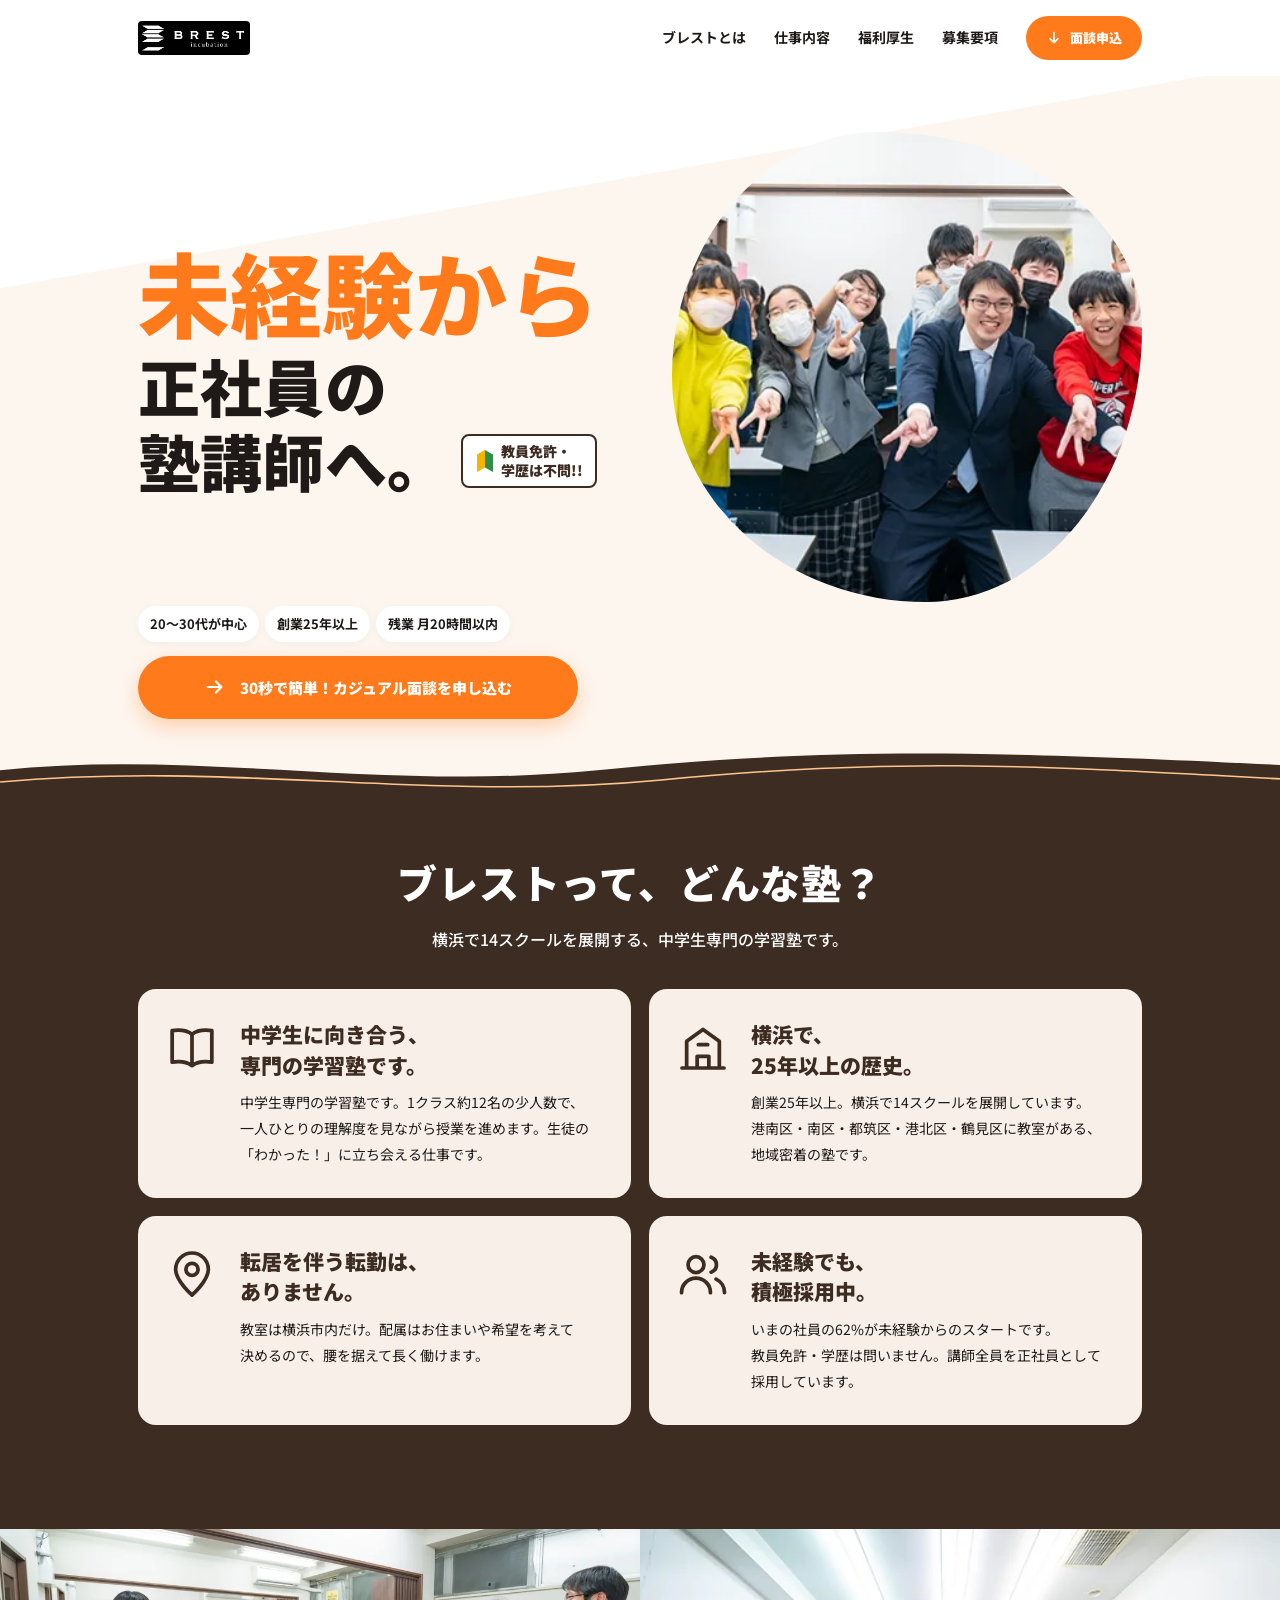
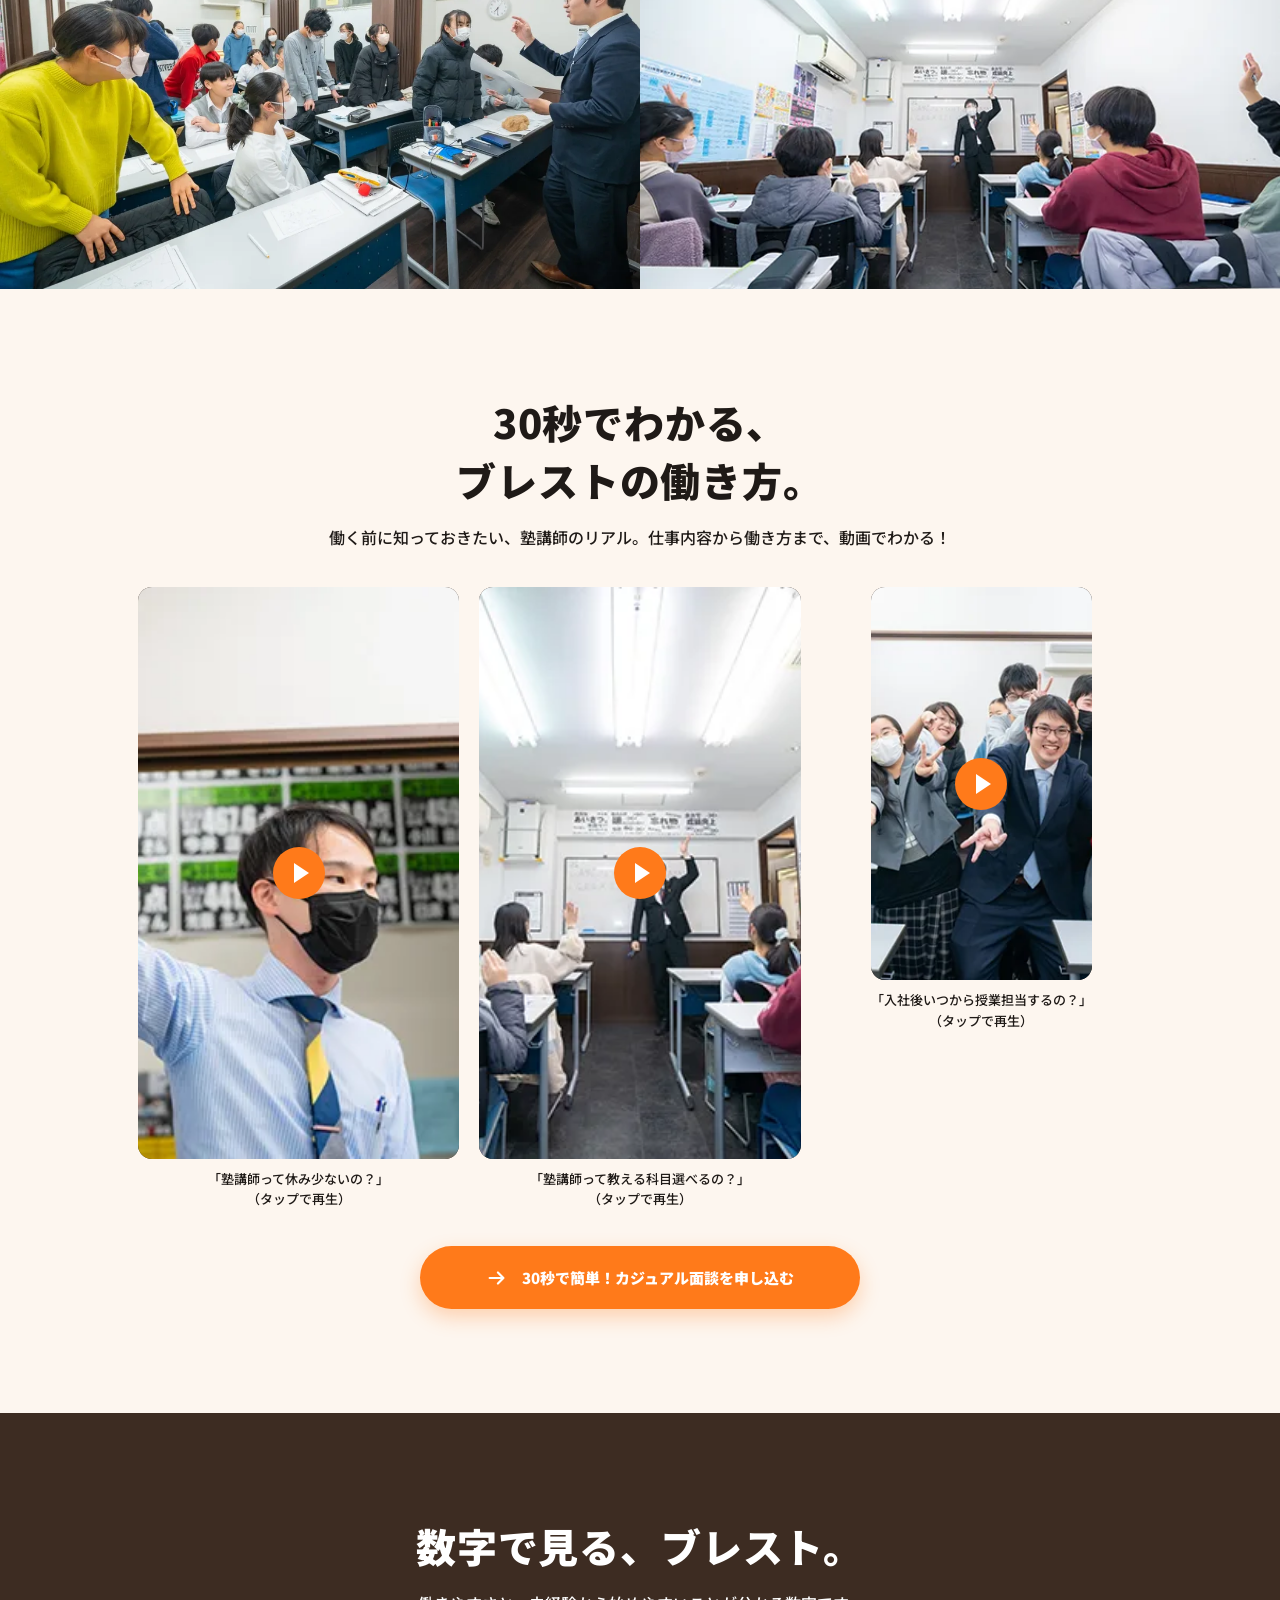
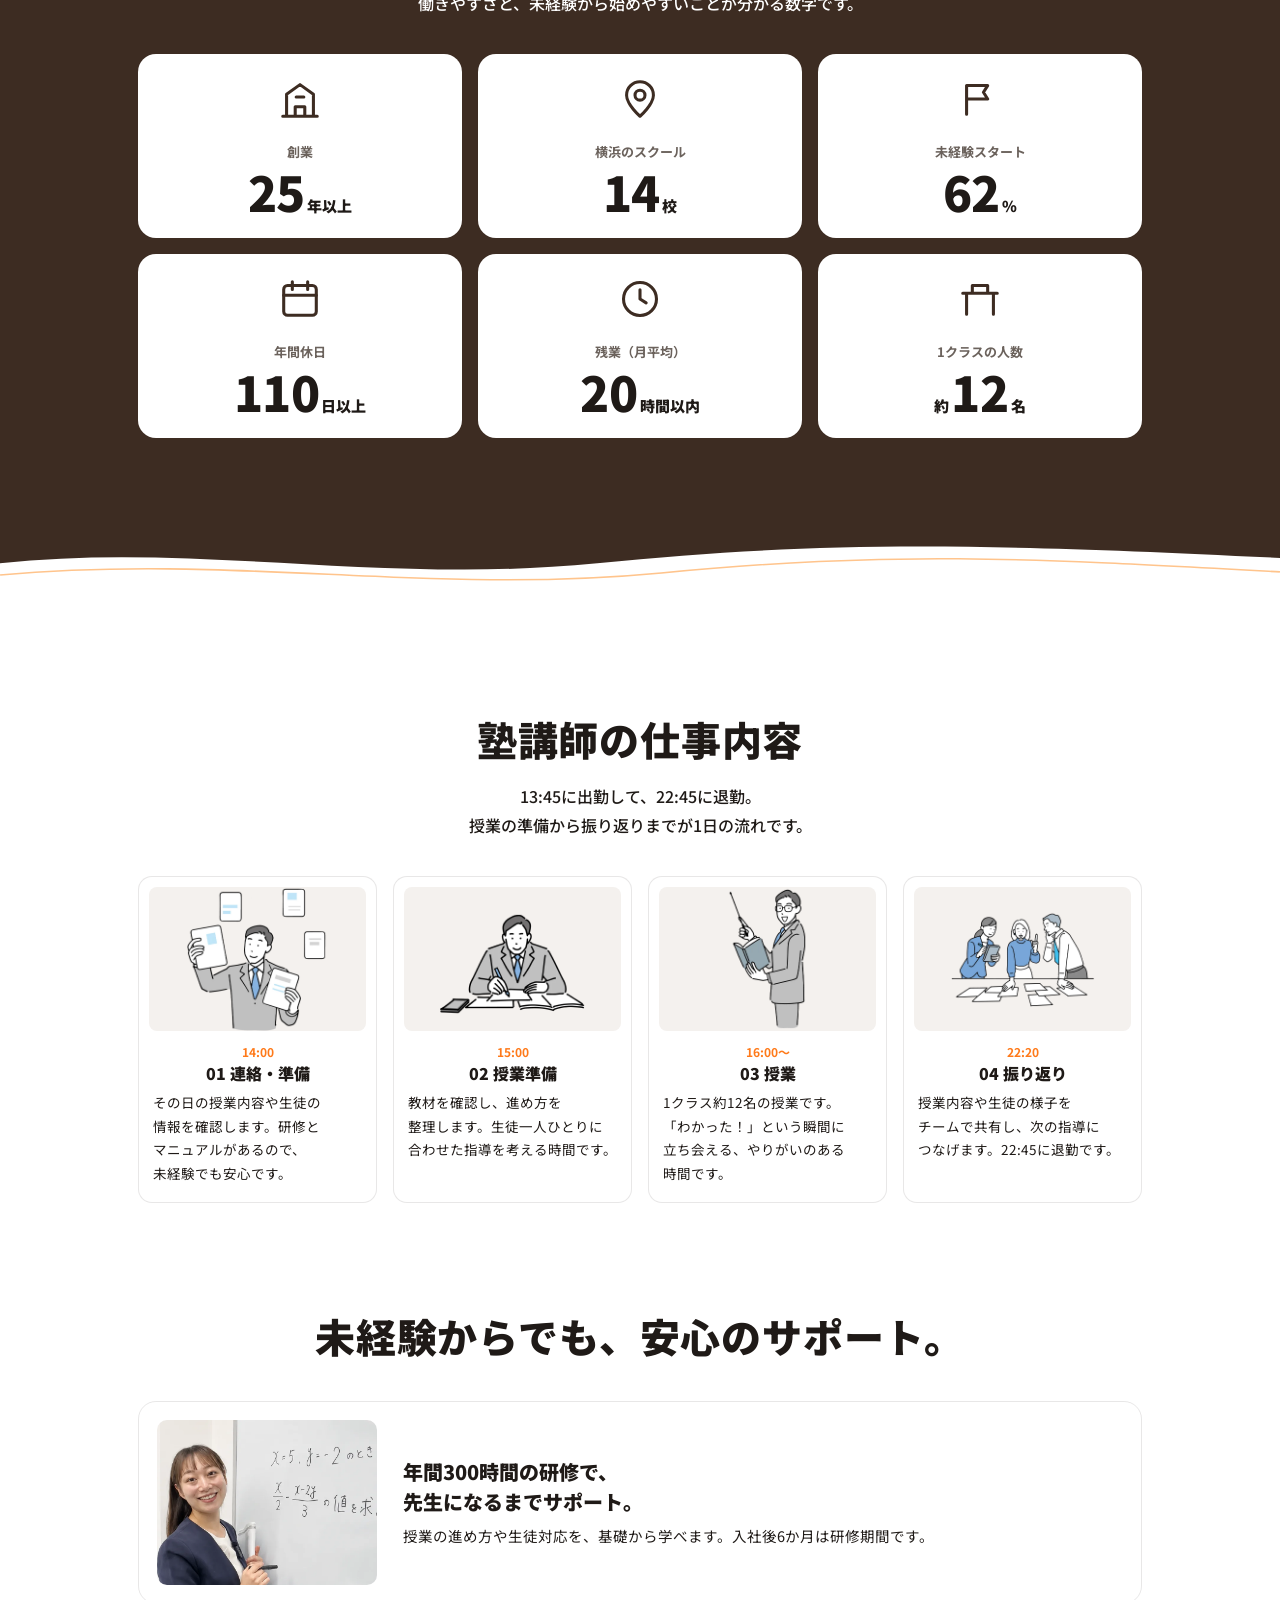
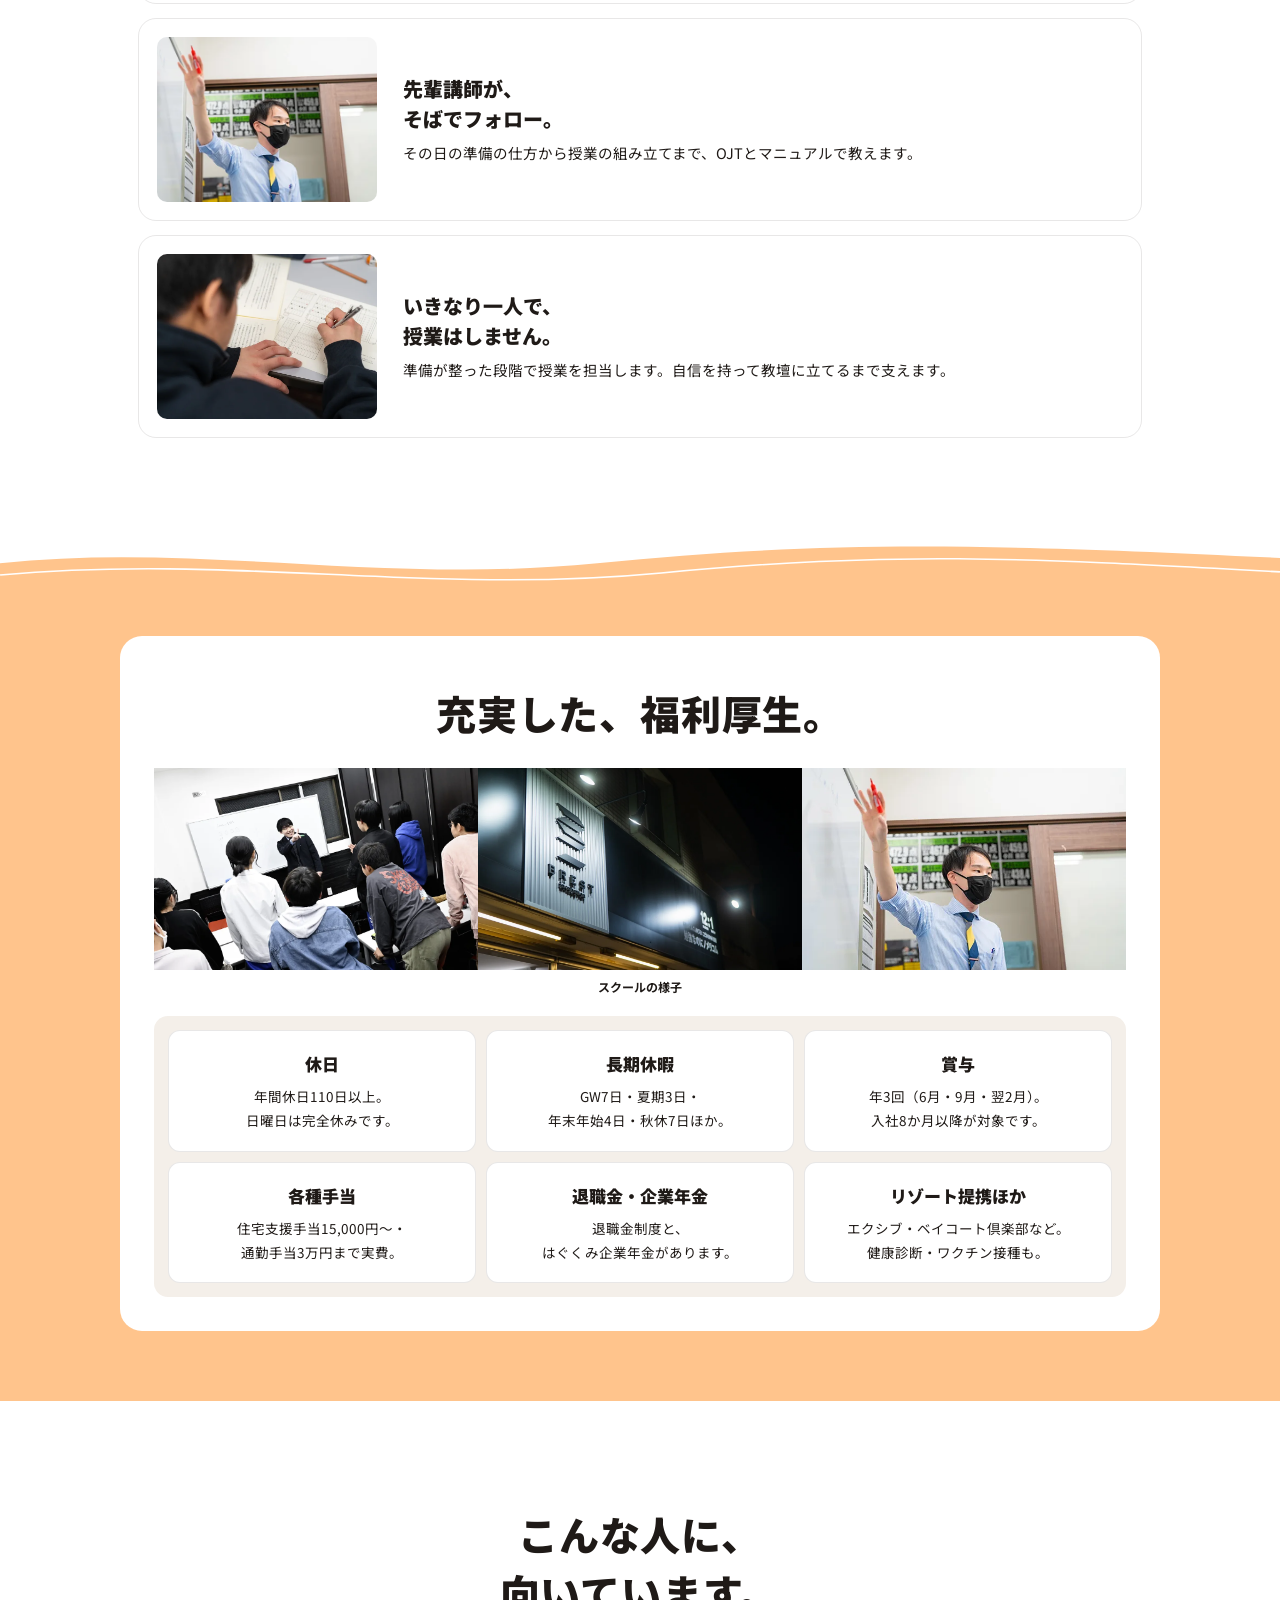
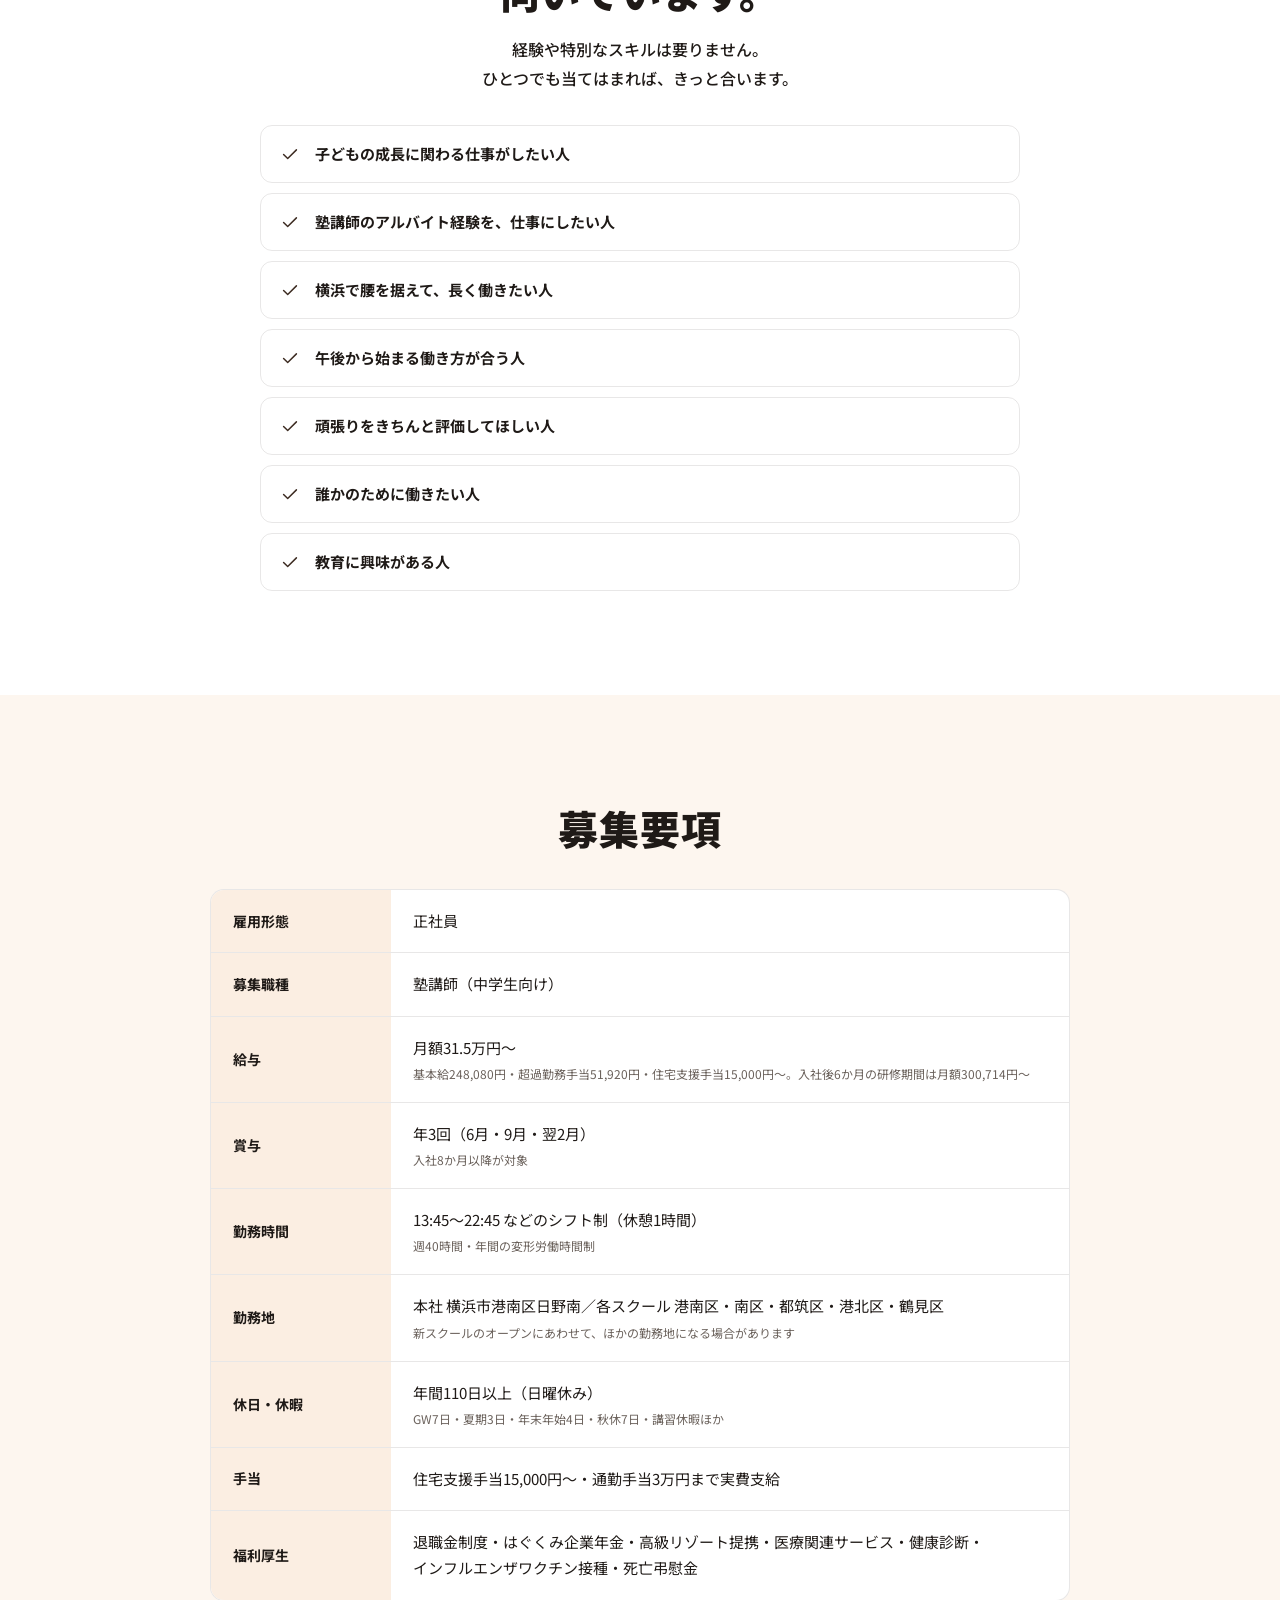
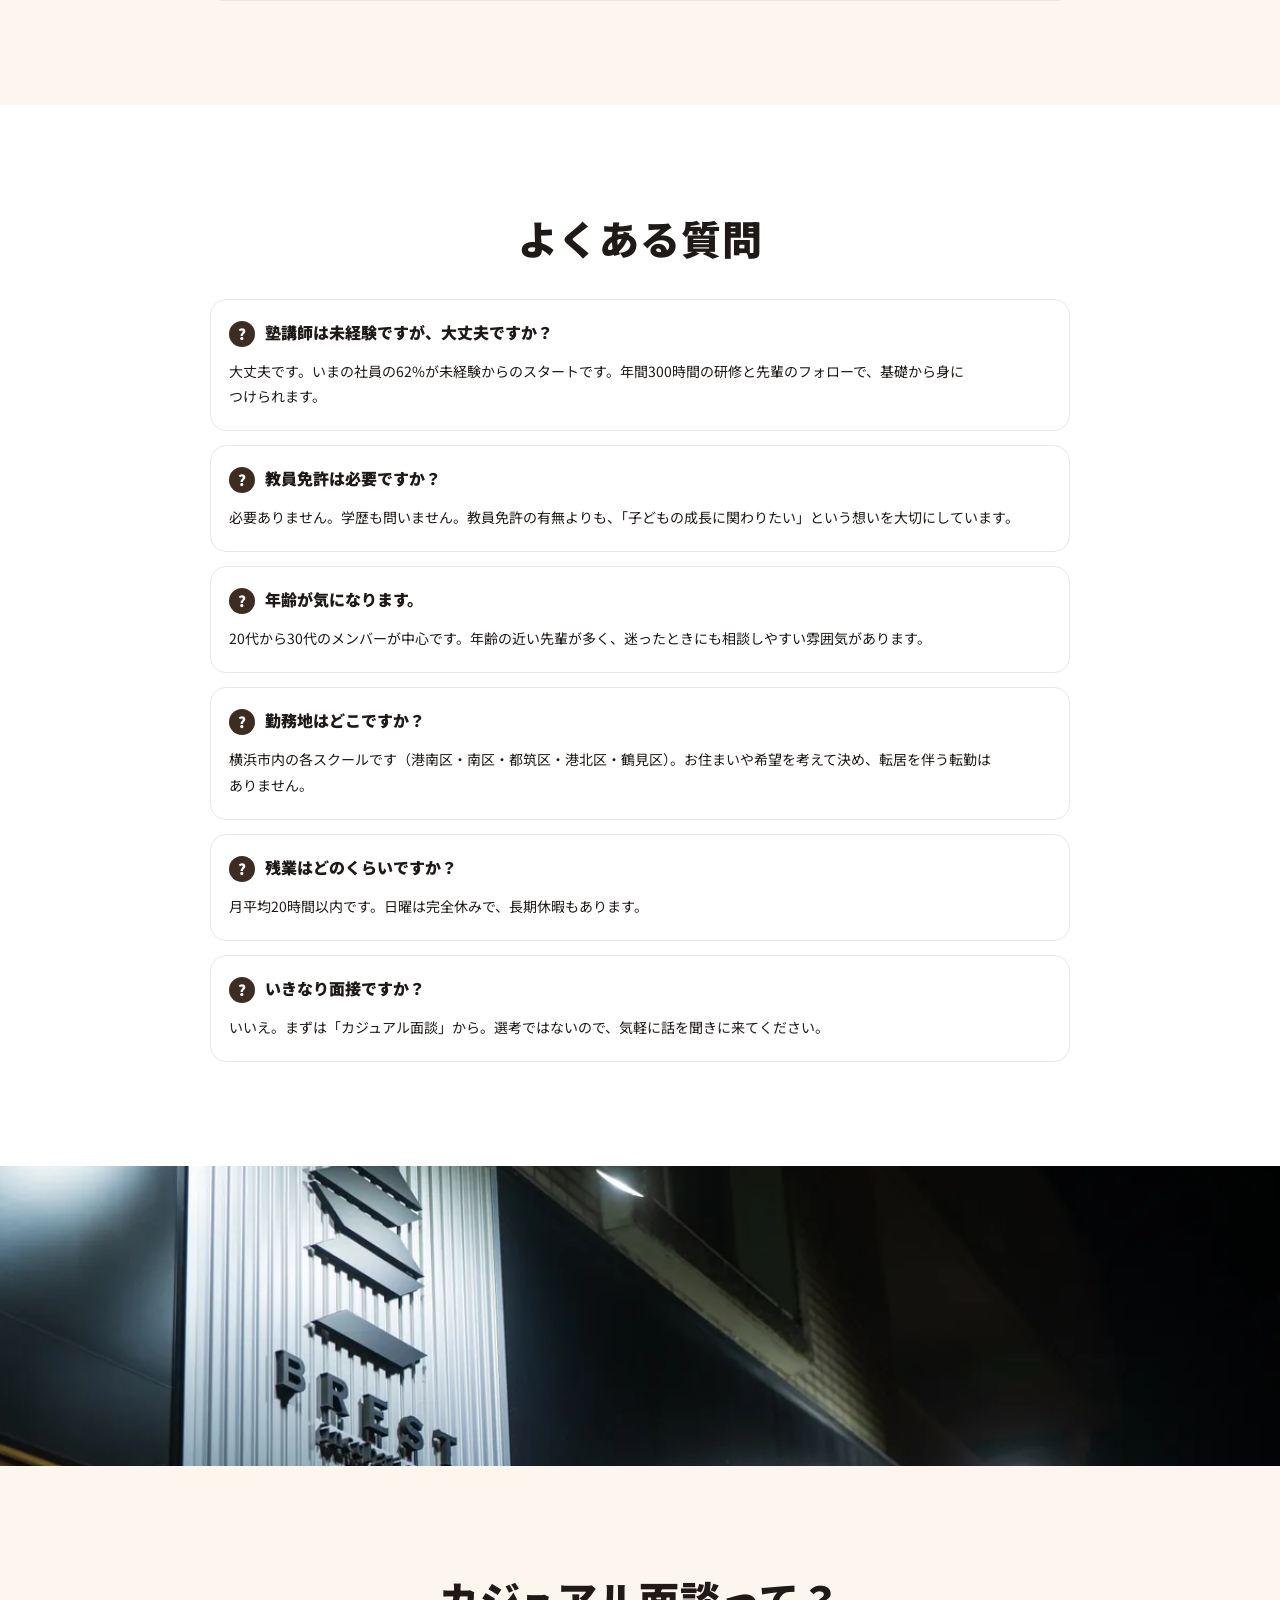
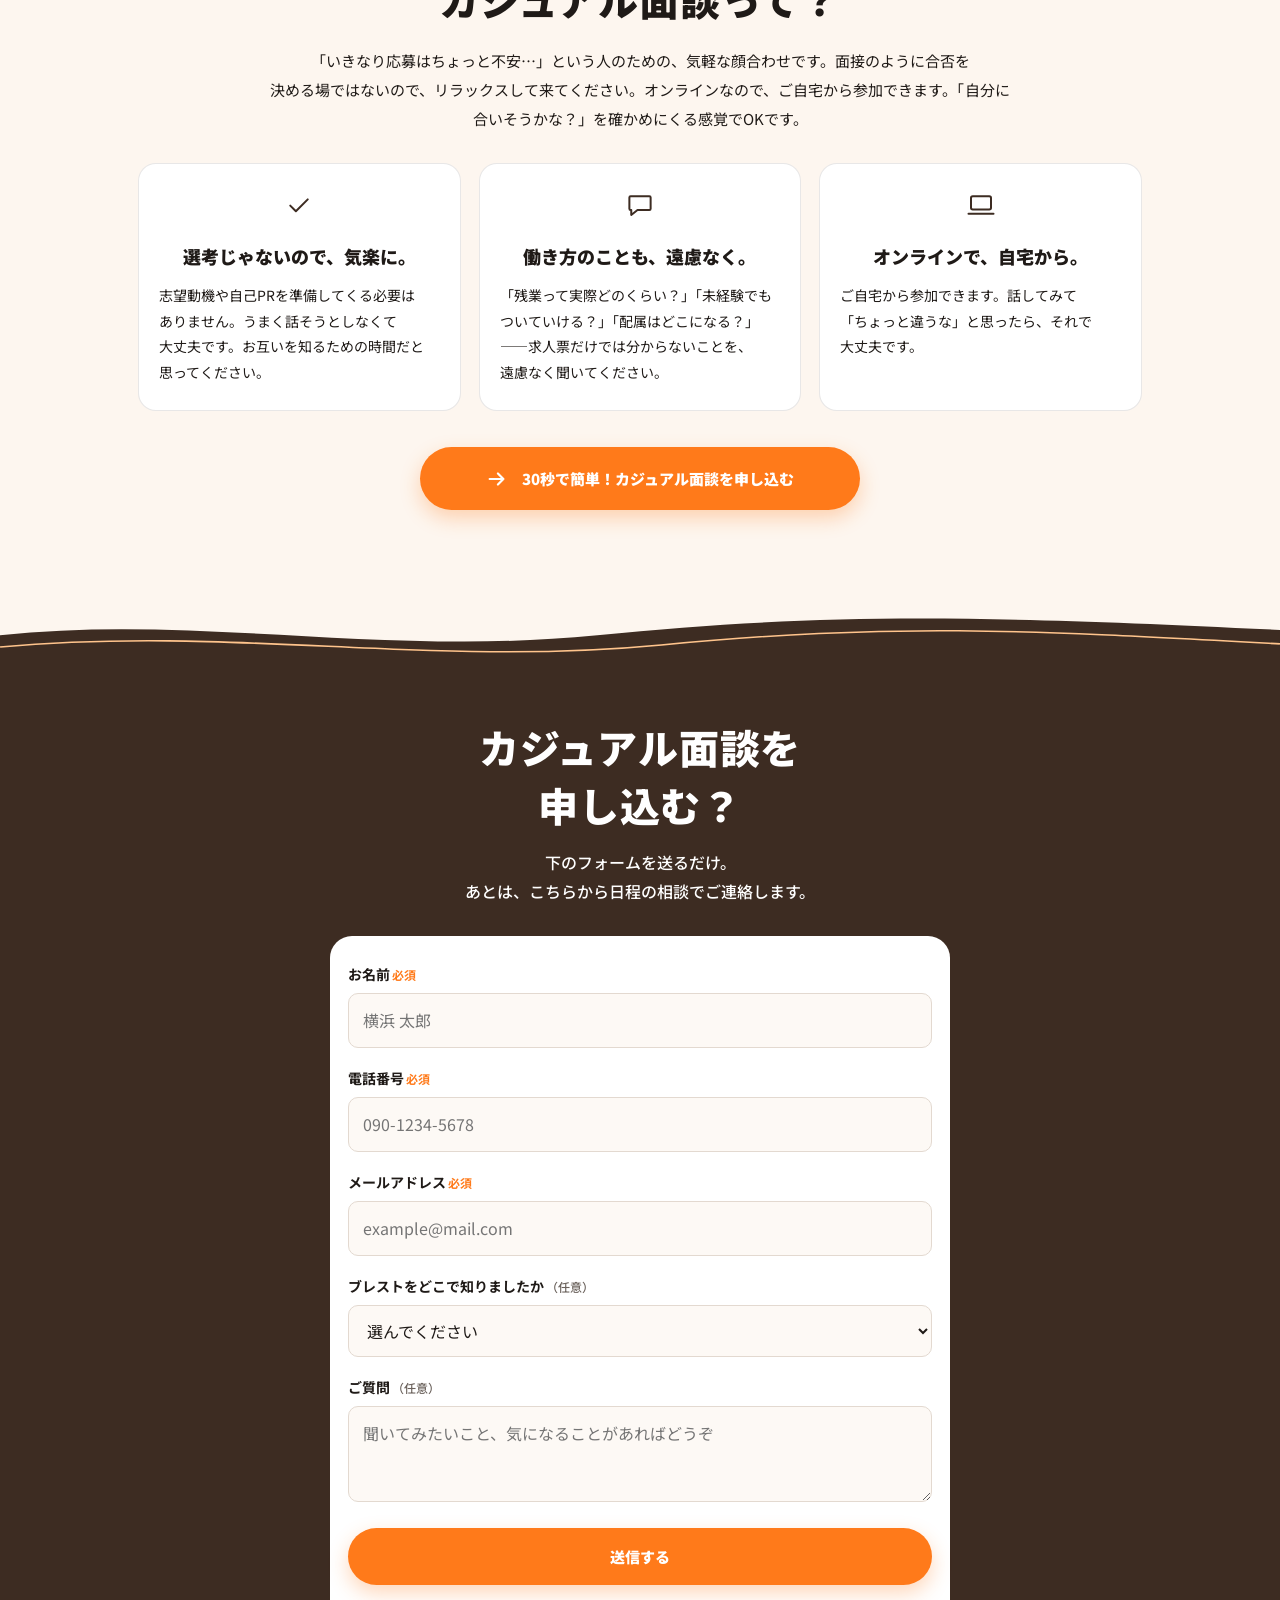
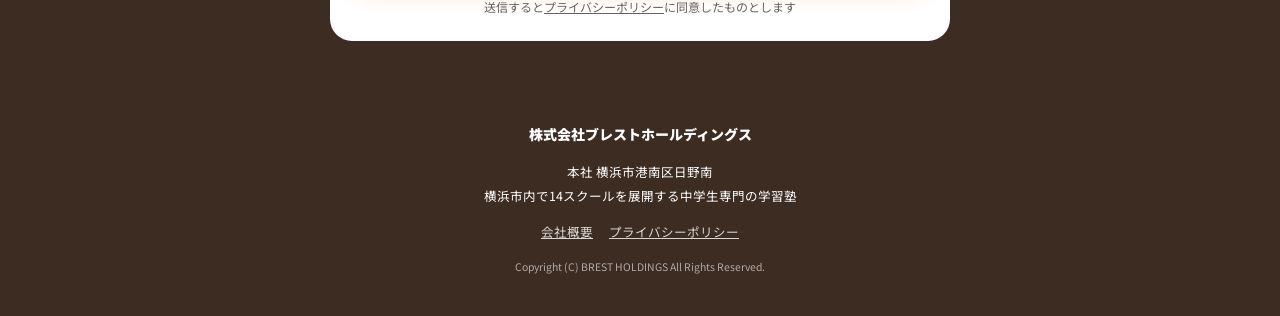
==== commit 7f0a00e4: "C案のデモ：向いている人を7つに、動画を3本差し替え、サブタイトルを変更 Co-Authored-By: Claude Sonnet 5.5 <noreply@anthropic.com>" ====
--- a/c-demo/lp/index.html
+++ b/c-demo/lp/index.html
@@ -133,25 +133,25 @@
     <section class="sec movie" id="movie">
       <div class="wrap">
         <h2 class="sec-title">30秒でわかる、<br>ブレストの働き方。</h2>
-        <p class="sec-lead">教室の雰囲気や、<br class="sp">授業の様子を短い動画で見られます。</p>
+        <p class="sec-lead">働く前に知っておきたい、塾講師のリアル。<br class="sp">仕事内容から働き方まで、動画でわかる！</p>
         <div class="movie__grid">
         <div class="movie__item">
-          <button class="movie-lazy__item" type="button" data-ig="https://www.instagram.com/p/DZPmYrovS02/" aria-label="動画1を再生">
+          <button class="movie-lazy__item" type="button" data-ig="https://www.instagram.com/reel/DfE8peoujLp/" aria-label="動画1を再生">
             <img src="images/photos/culture-03.webp" alt="" loading="lazy"><span class="movie-lazy__play"></span>
           </button>
-          <p class="movie__cap">ブレストの動画 1<br>（タップで再生）</p>
+          <p class="movie__cap">「塾講師って休み少ないの？」<br>（タップで再生）</p>
         </div>
         <div class="movie__item">
-          <button class="movie-lazy__item" type="button" data-ig="https://www.instagram.com/p/DZe8_MGPeMc/" aria-label="動画2を再生">
+          <button class="movie-lazy__item" type="button" data-ig="https://www.instagram.com/reel/DeRcwZfujD7/" aria-label="動画2を再生">
             <img src="images/photos/culture-02.webp" alt="" loading="lazy"><span class="movie-lazy__play"></span>
           </button>
-          <p class="movie__cap">ブレストの動画 2<br>（タップで再生）</p>
+          <p class="movie__cap">「塾講師って教える科目選べるの？」<br>（タップで再生）</p>
         </div>
         <div class="movie__item">
-          <button class="movie-lazy__item" type="button" data-ig="https://www.instagram.com/p/DZkHwSNvzz7/" aria-label="動画3を再生">
+          <button class="movie-lazy__item" type="button" data-ig="https://www.instagram.com/reel/DcdiwpaP3jq/" aria-label="動画3を再生">
             <img src="images/photos/culture-01.webp" alt="" loading="lazy"><span class="movie-lazy__play"></span>
           </button>
-          <p class="movie__cap">ブレストの動画 3<br>（タップで再生）</p>
+          <p class="movie__cap">「入社後いつから授業担当するの？」<br>（タップで再生）</p>
         </div>
         </div>
         <div class="cta"><a href="#entry" class="btn"><svg class="btn__arrow" viewBox="0 0 24 24" fill="none" stroke="currentColor" stroke-width="2.4" stroke-linecap="round" stroke-linejoin="round" aria-hidden="true"><path d="M4 12h15M13 6l6 6-6 6"/></svg><span>30秒で簡単！カジュアル面談を申し込む</span></a></div>
@@ -276,6 +276,8 @@
         <li class="fit__item"><svg class="" viewBox="0 0 24 24" fill="none" stroke="currentColor" stroke-width="1.6" stroke-linecap="round" stroke-linejoin="round" aria-hidden="true"><path d="M5 12.5l4.5 4.5L19 7.5"/></svg>横浜で腰を据えて、長く働きたい人</li>
         <li class="fit__item"><svg class="" viewBox="0 0 24 24" fill="none" stroke="currentColor" stroke-width="1.6" stroke-linecap="round" stroke-linejoin="round" aria-hidden="true"><path d="M5 12.5l4.5 4.5L19 7.5"/></svg>午後から始まる働き方が合う人</li>
         <li class="fit__item"><svg class="" viewBox="0 0 24 24" fill="none" stroke="currentColor" stroke-width="1.6" stroke-linecap="round" stroke-linejoin="round" aria-hidden="true"><path d="M5 12.5l4.5 4.5L19 7.5"/></svg>頑張りをきちんと評価してほしい人</li>
+        <li class="fit__item"><svg class="" viewBox="0 0 24 24" fill="none" stroke="currentColor" stroke-width="1.6" stroke-linecap="round" stroke-linejoin="round" aria-hidden="true"><path d="M5 12.5l4.5 4.5L19 7.5"/></svg>誰かのために働きたい人</li>
+        <li class="fit__item"><svg class="" viewBox="0 0 24 24" fill="none" stroke="currentColor" stroke-width="1.6" stroke-linecap="round" stroke-linejoin="round" aria-hidden="true"><path d="M5 12.5l4.5 4.5L19 7.5"/></svg>教育に興味がある人</li>
         </ul>
       </div>
     </section>
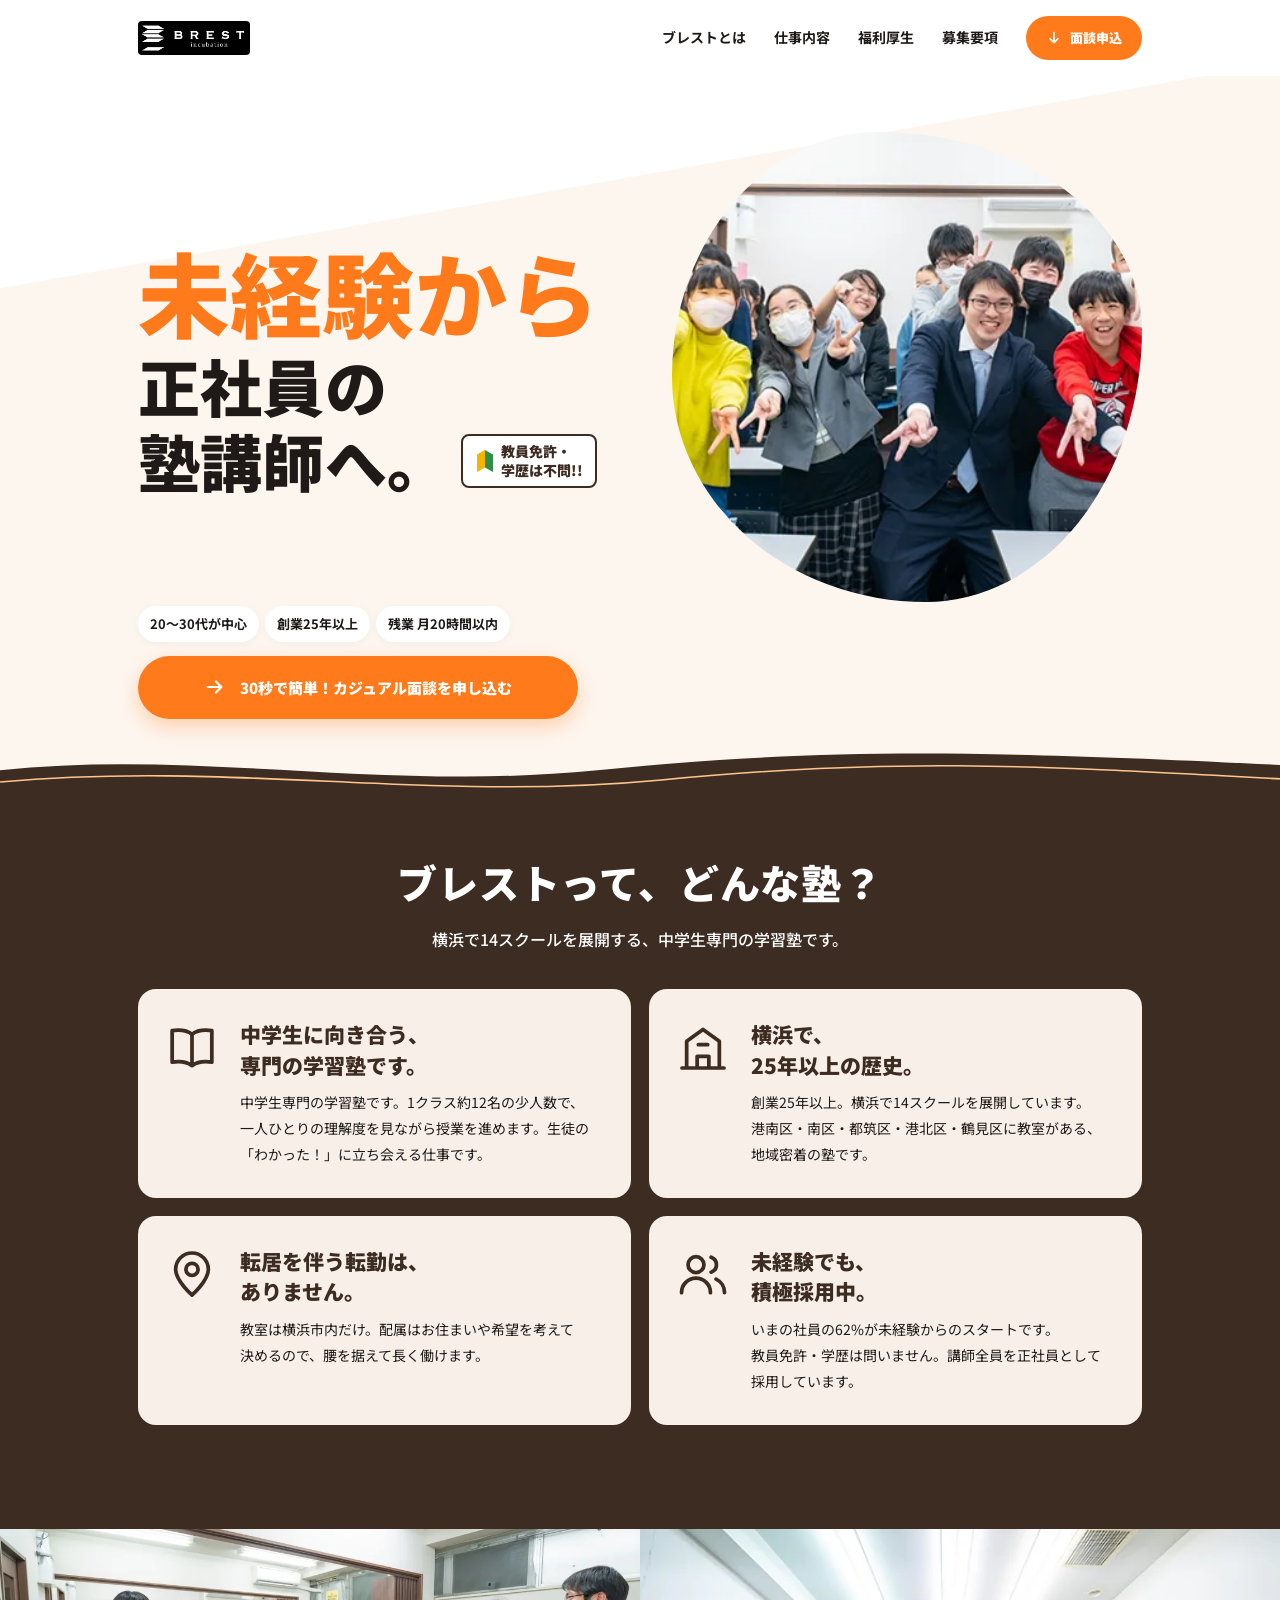
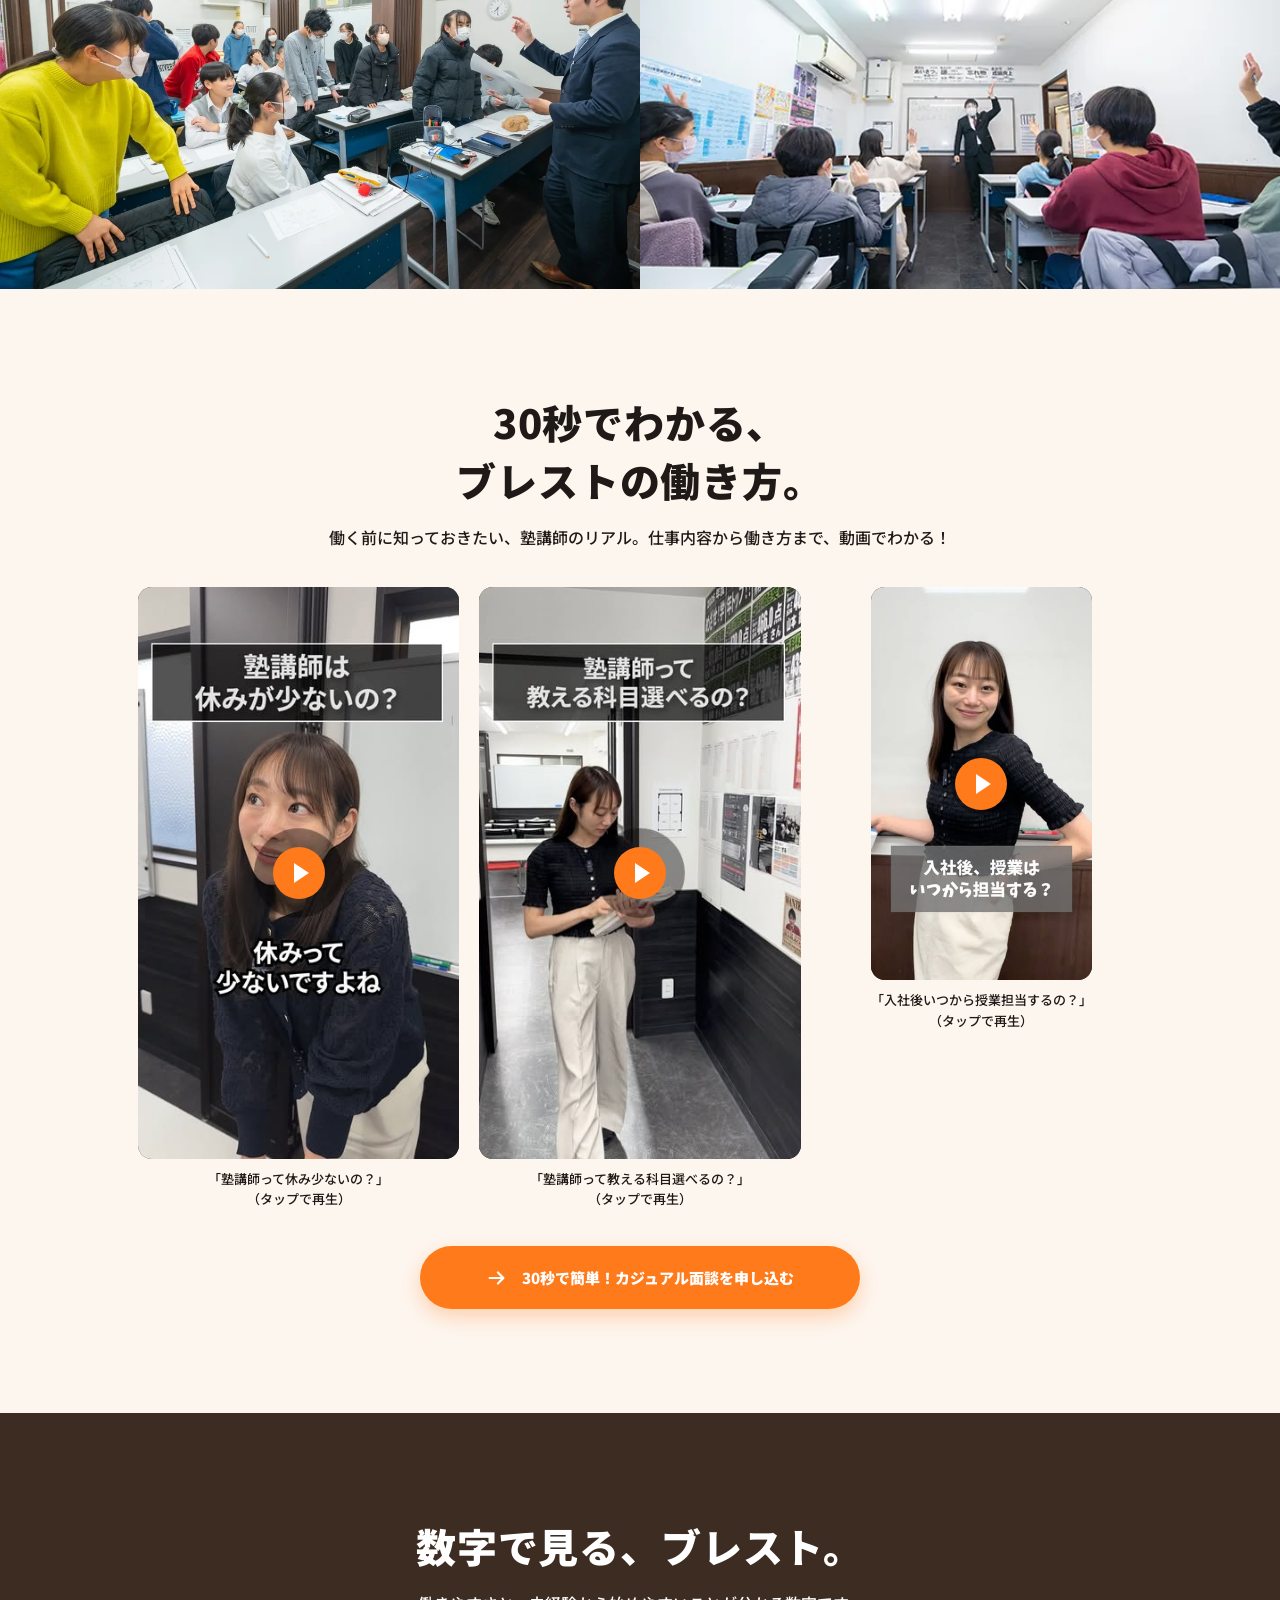
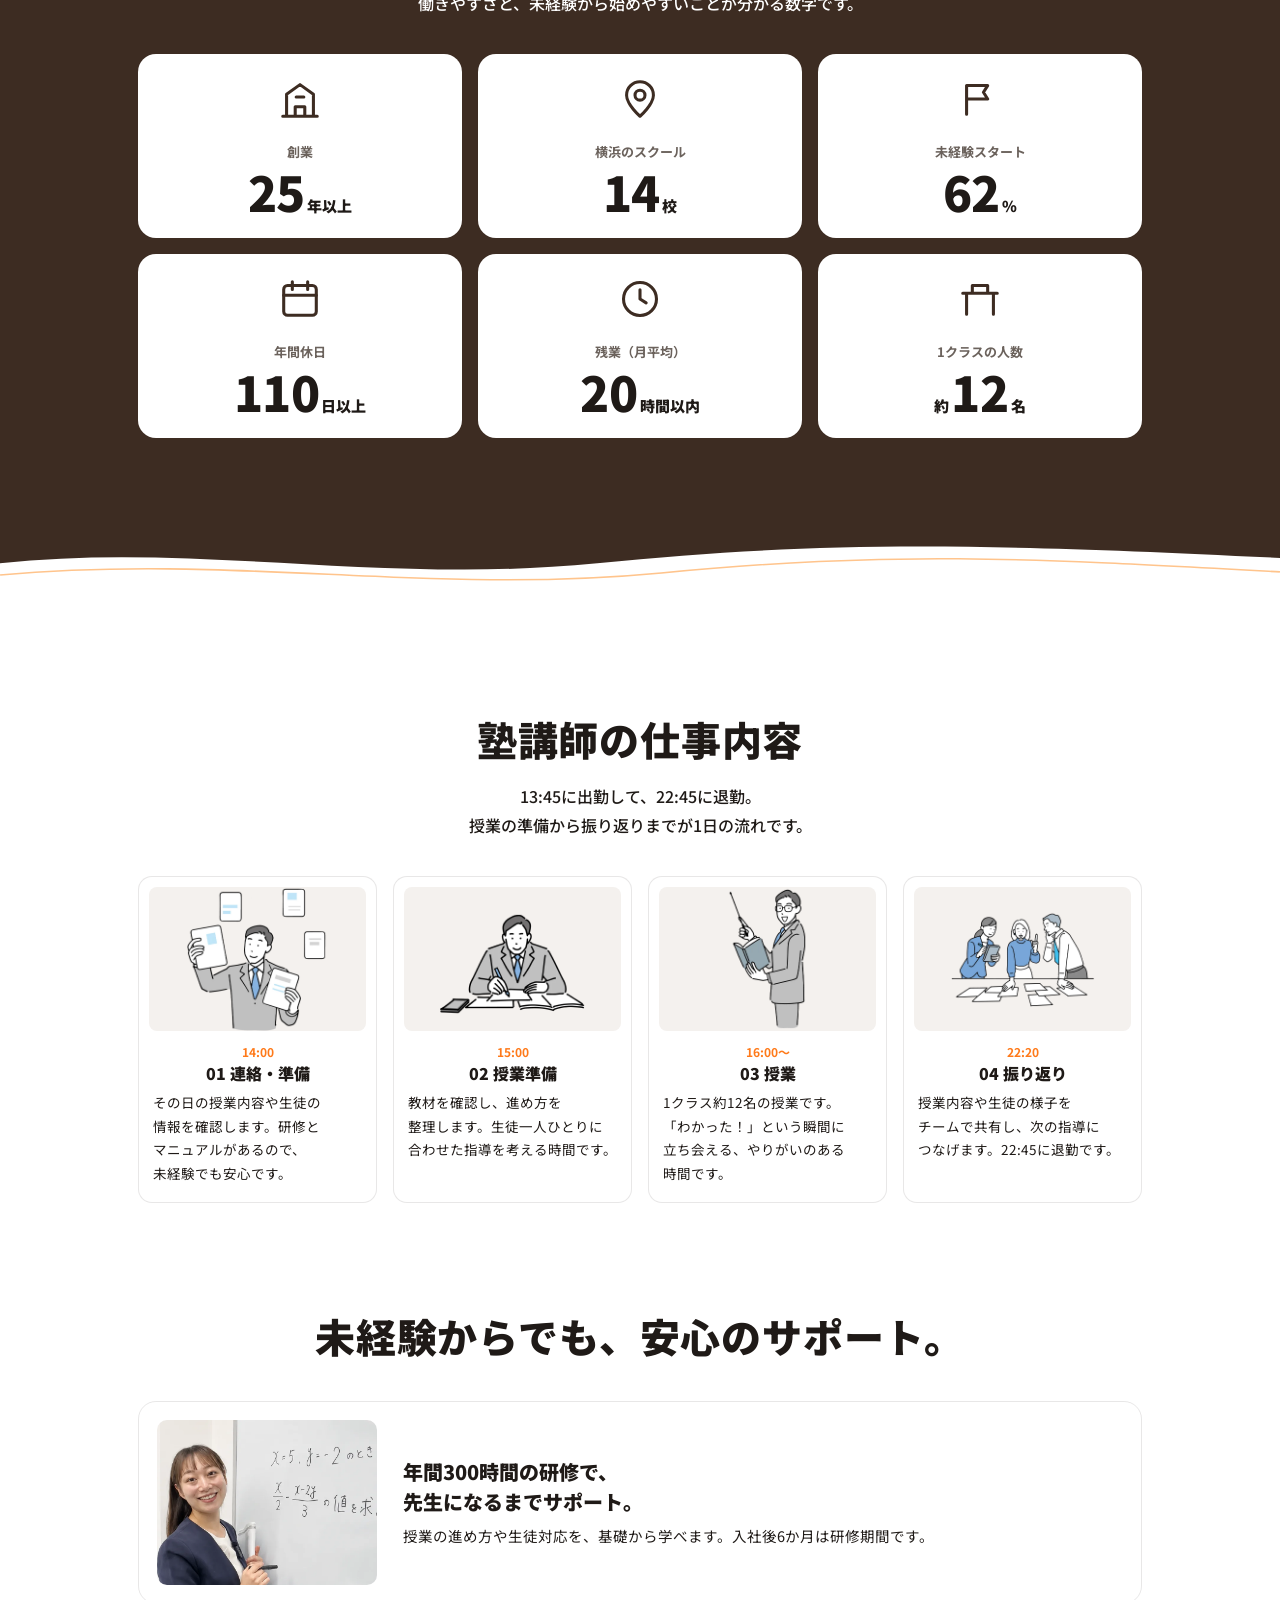
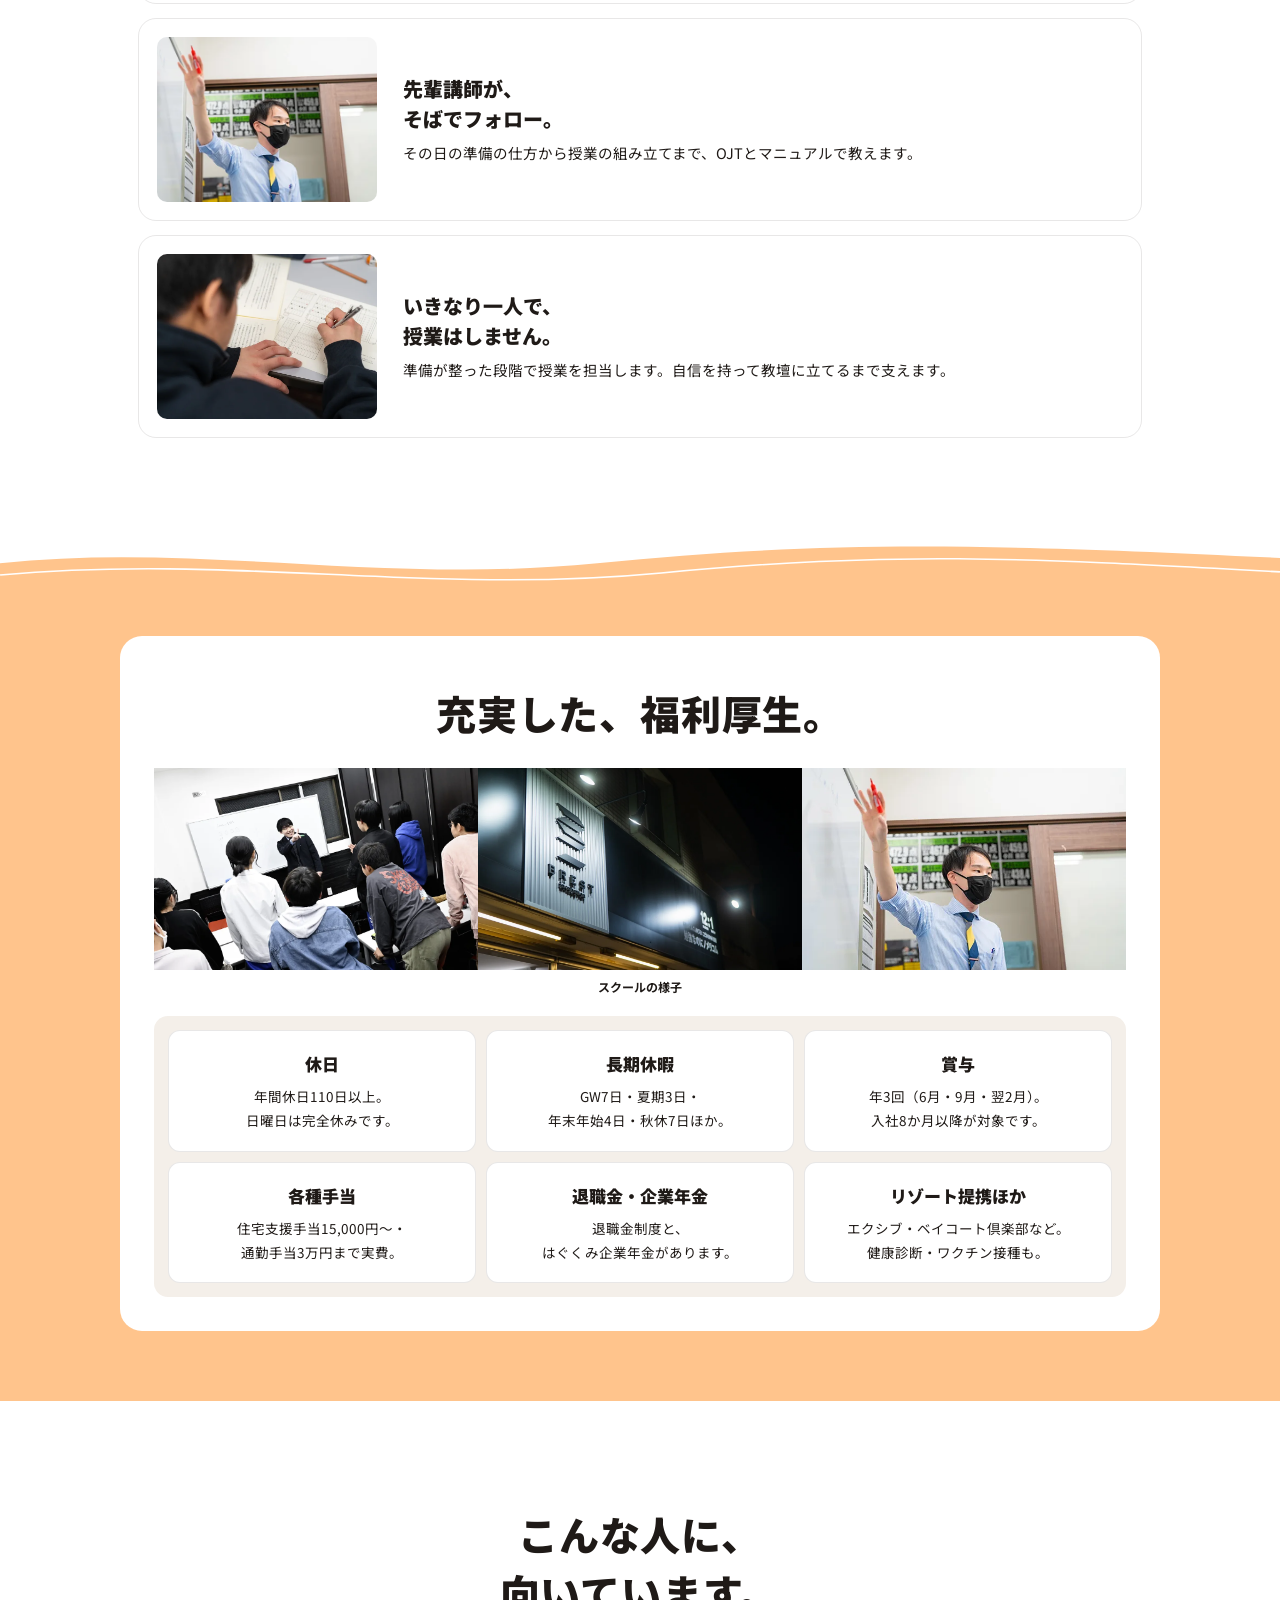
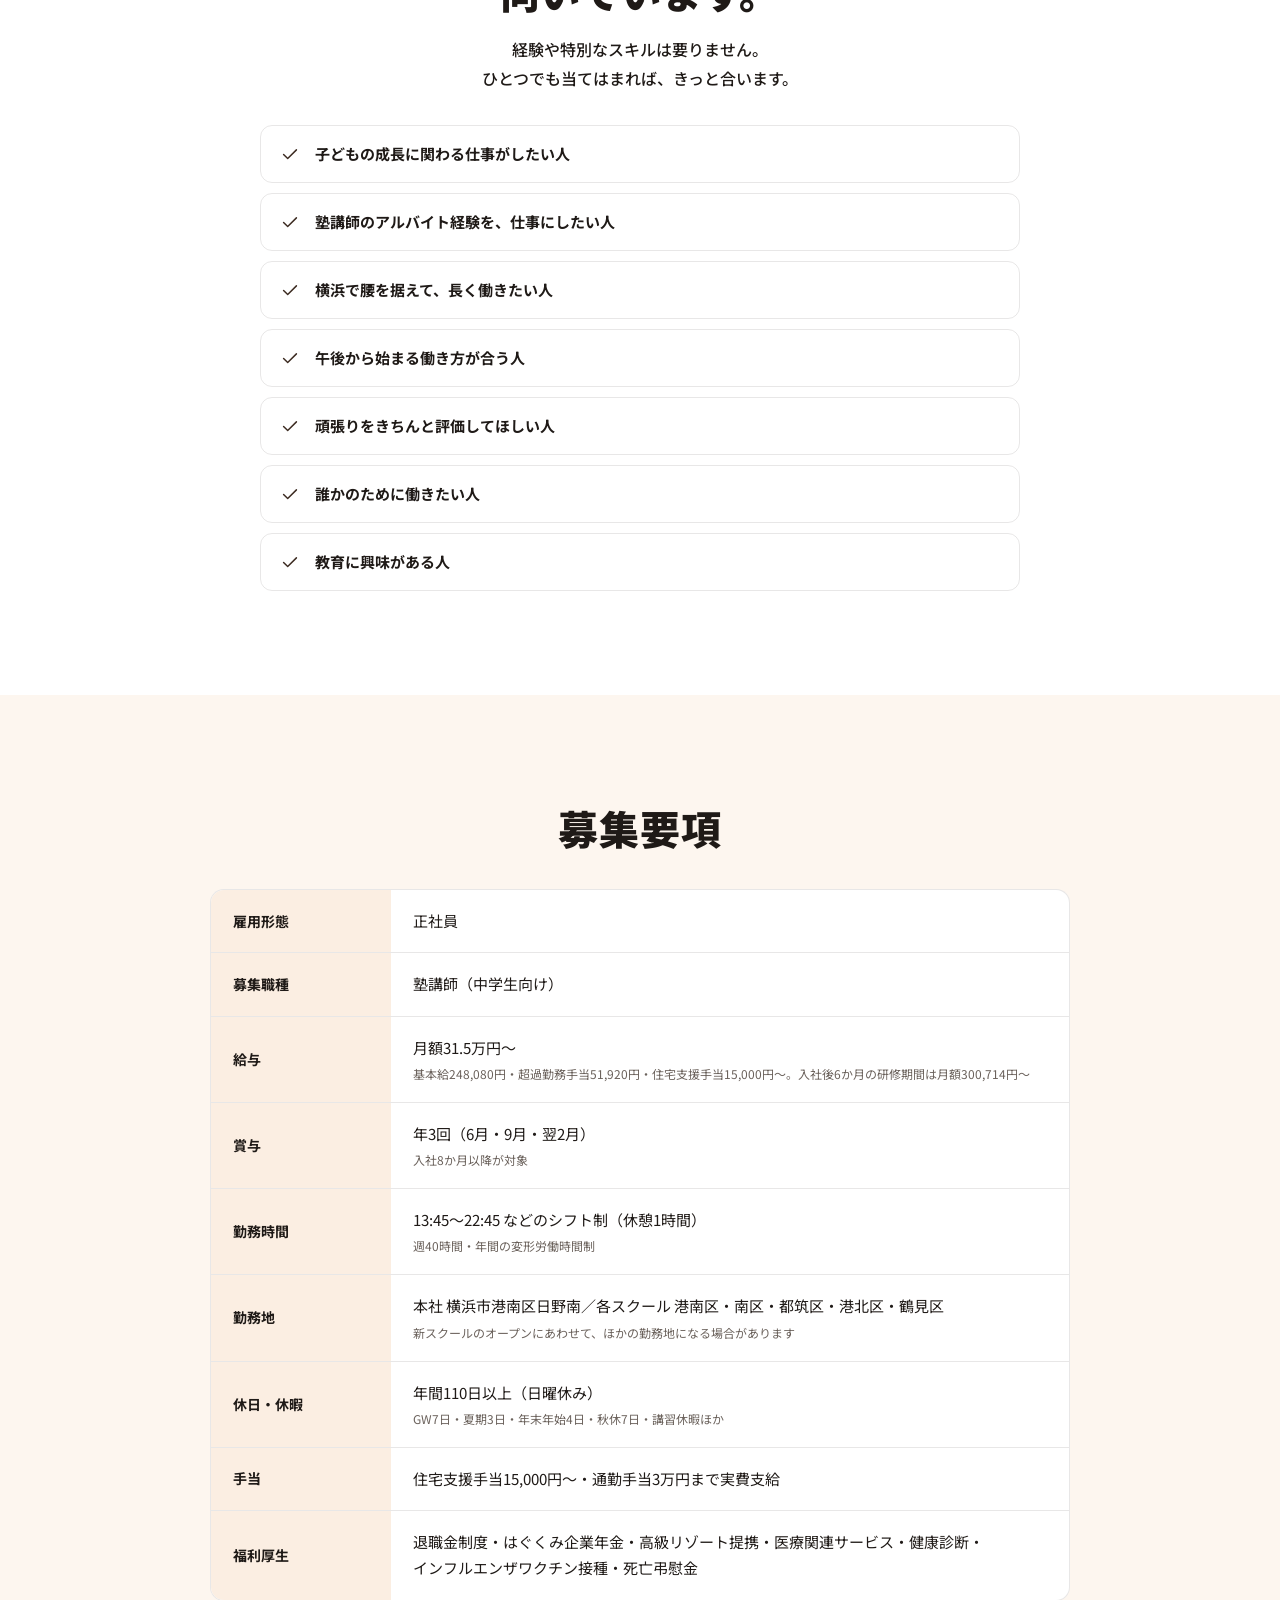
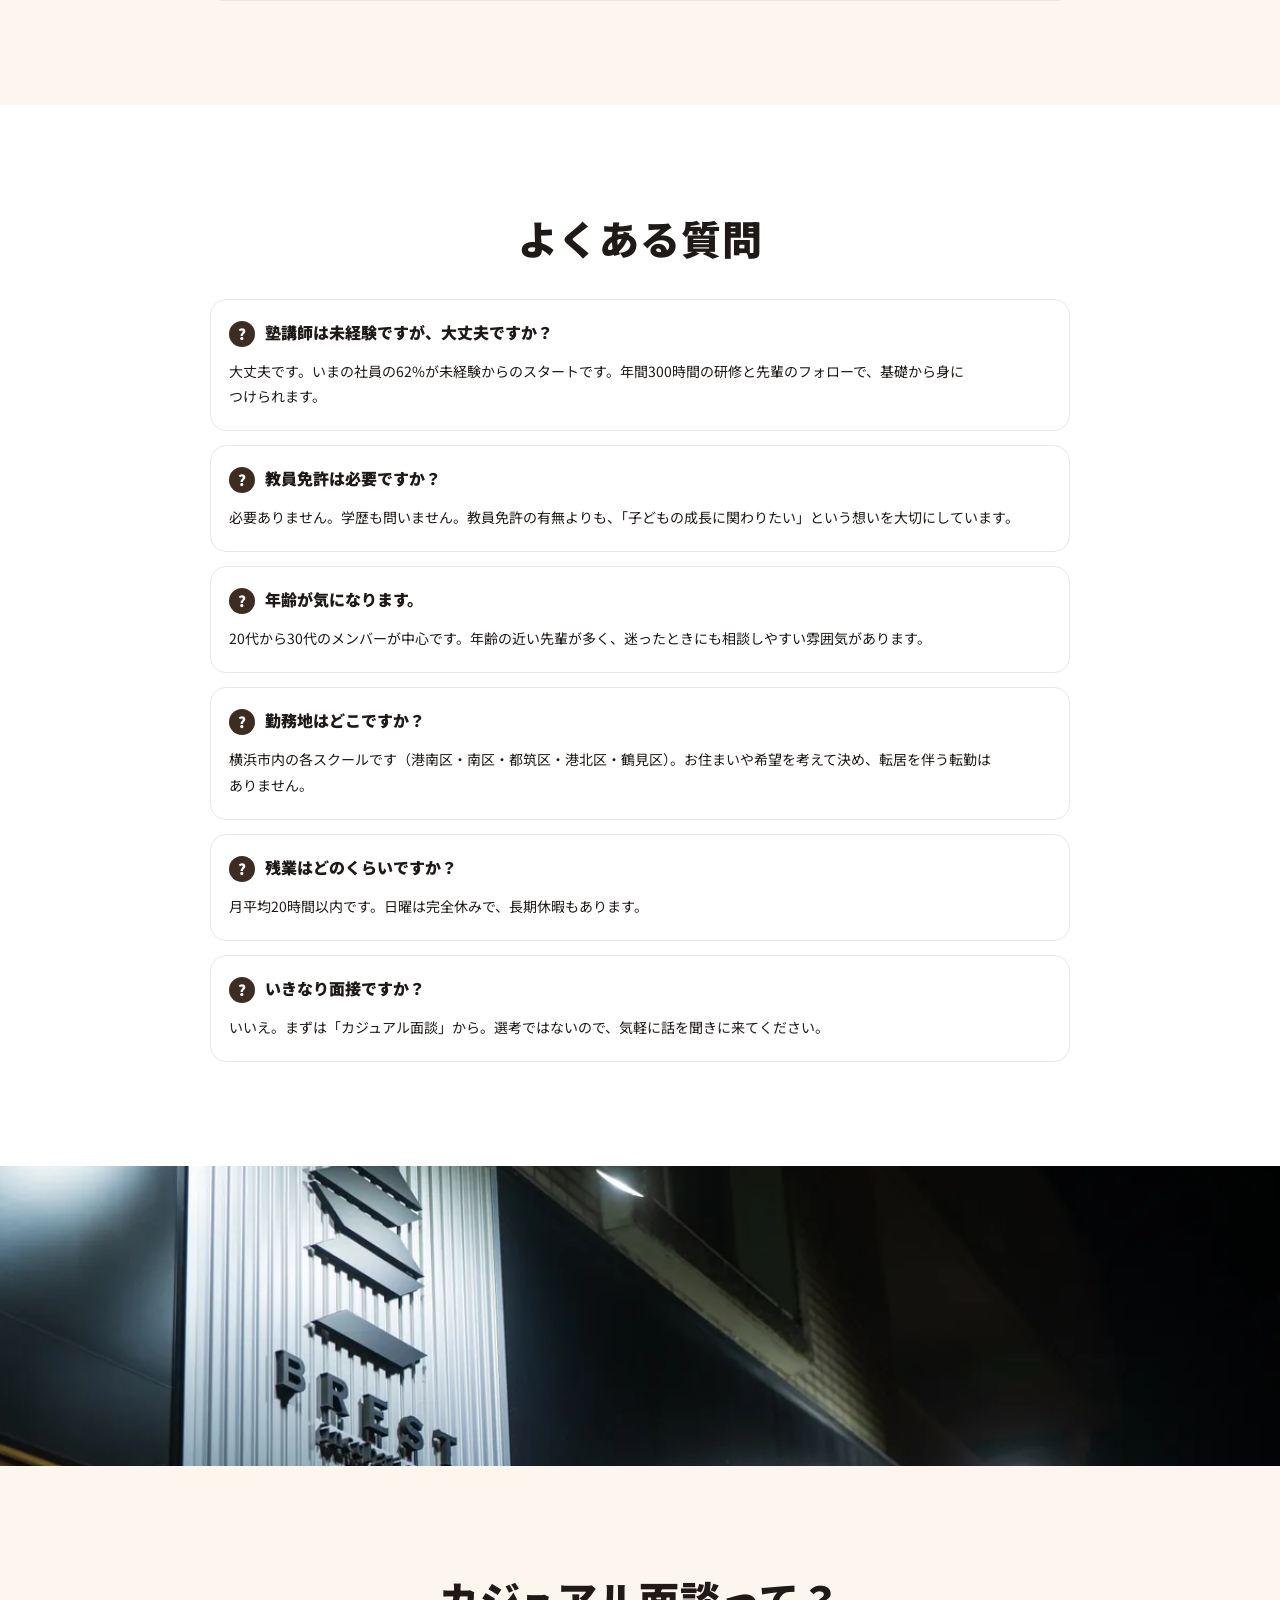
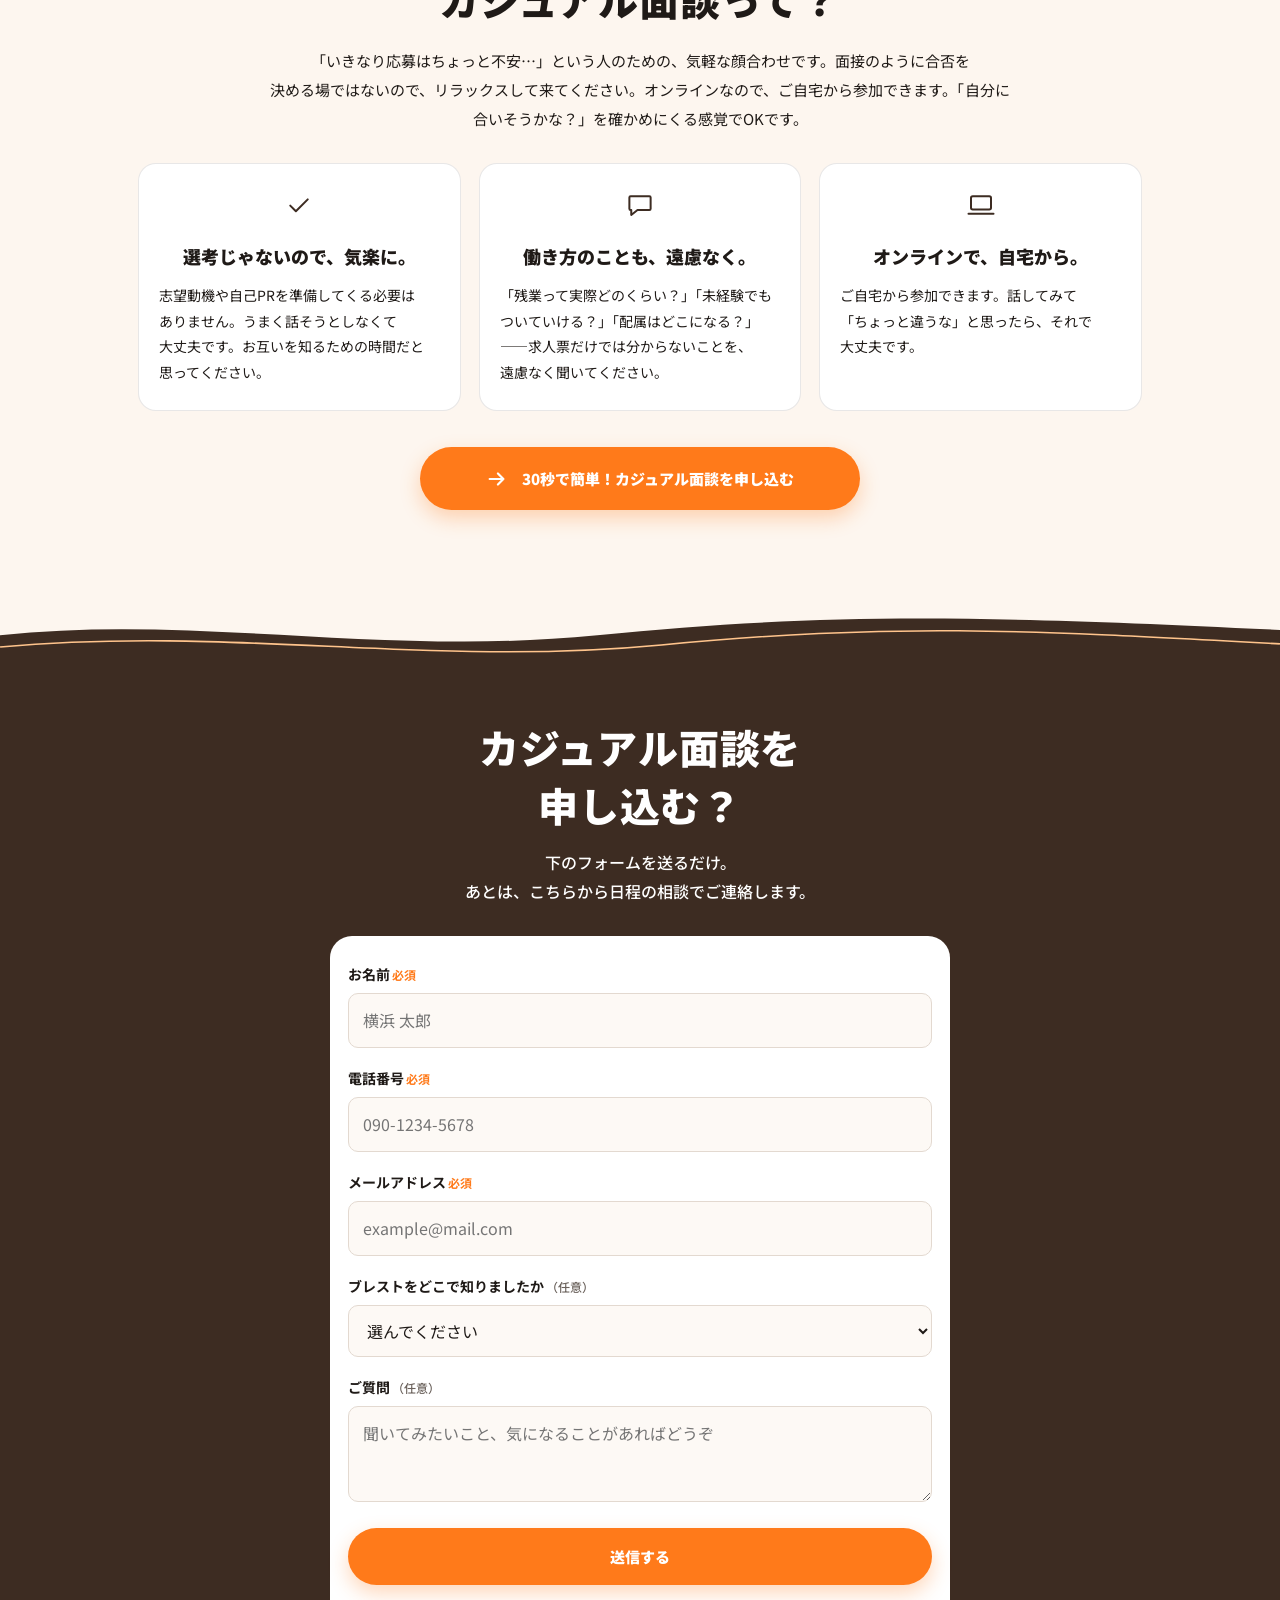
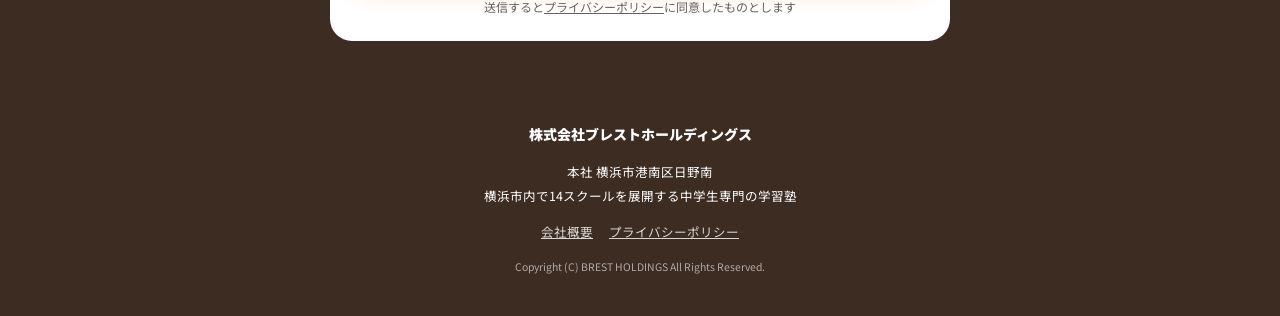
==== commit 8fdb87f7: "C案のデモ：動画の表紙を実際のリールのサムネに差し替え Co-Authored-By: Claude Sonnet 5.5 <noreply@anthropic.com>" ====
--- a/c-demo/lp/index.html
+++ b/c-demo/lp/index.html
@@ -137,19 +137,19 @@
         <div class="movie__grid">
         <div class="movie__item">
           <button class="movie-lazy__item" type="button" data-ig="https://www.instagram.com/reel/DfE8peoujLp/" aria-label="動画1を再生">
-            <img src="images/photos/culture-03.webp" alt="" loading="lazy"><span class="movie-lazy__play"></span>
+            <img src="images/photos/reel-1.jpg" alt="" loading="lazy"><span class="movie-lazy__play"></span>
           </button>
           <p class="movie__cap">「塾講師って休み少ないの？」<br>（タップで再生）</p>
         </div>
         <div class="movie__item">
           <button class="movie-lazy__item" type="button" data-ig="https://www.instagram.com/reel/DeRcwZfujD7/" aria-label="動画2を再生">
-            <img src="images/photos/culture-02.webp" alt="" loading="lazy"><span class="movie-lazy__play"></span>
+            <img src="images/photos/reel-2.jpg" alt="" loading="lazy"><span class="movie-lazy__play"></span>
           </button>
           <p class="movie__cap">「塾講師って教える科目選べるの？」<br>（タップで再生）</p>
         </div>
         <div class="movie__item">
           <button class="movie-lazy__item" type="button" data-ig="https://www.instagram.com/reel/DcdiwpaP3jq/" aria-label="動画3を再生">
-            <img src="images/photos/culture-01.webp" alt="" loading="lazy"><span class="movie-lazy__play"></span>
+            <img src="images/photos/reel-3.jpg" alt="" loading="lazy"><span class="movie-lazy__play"></span>
           </button>
           <p class="movie__cap">「入社後いつから授業担当するの？」<br>（タップで再生）</p>
         </div>
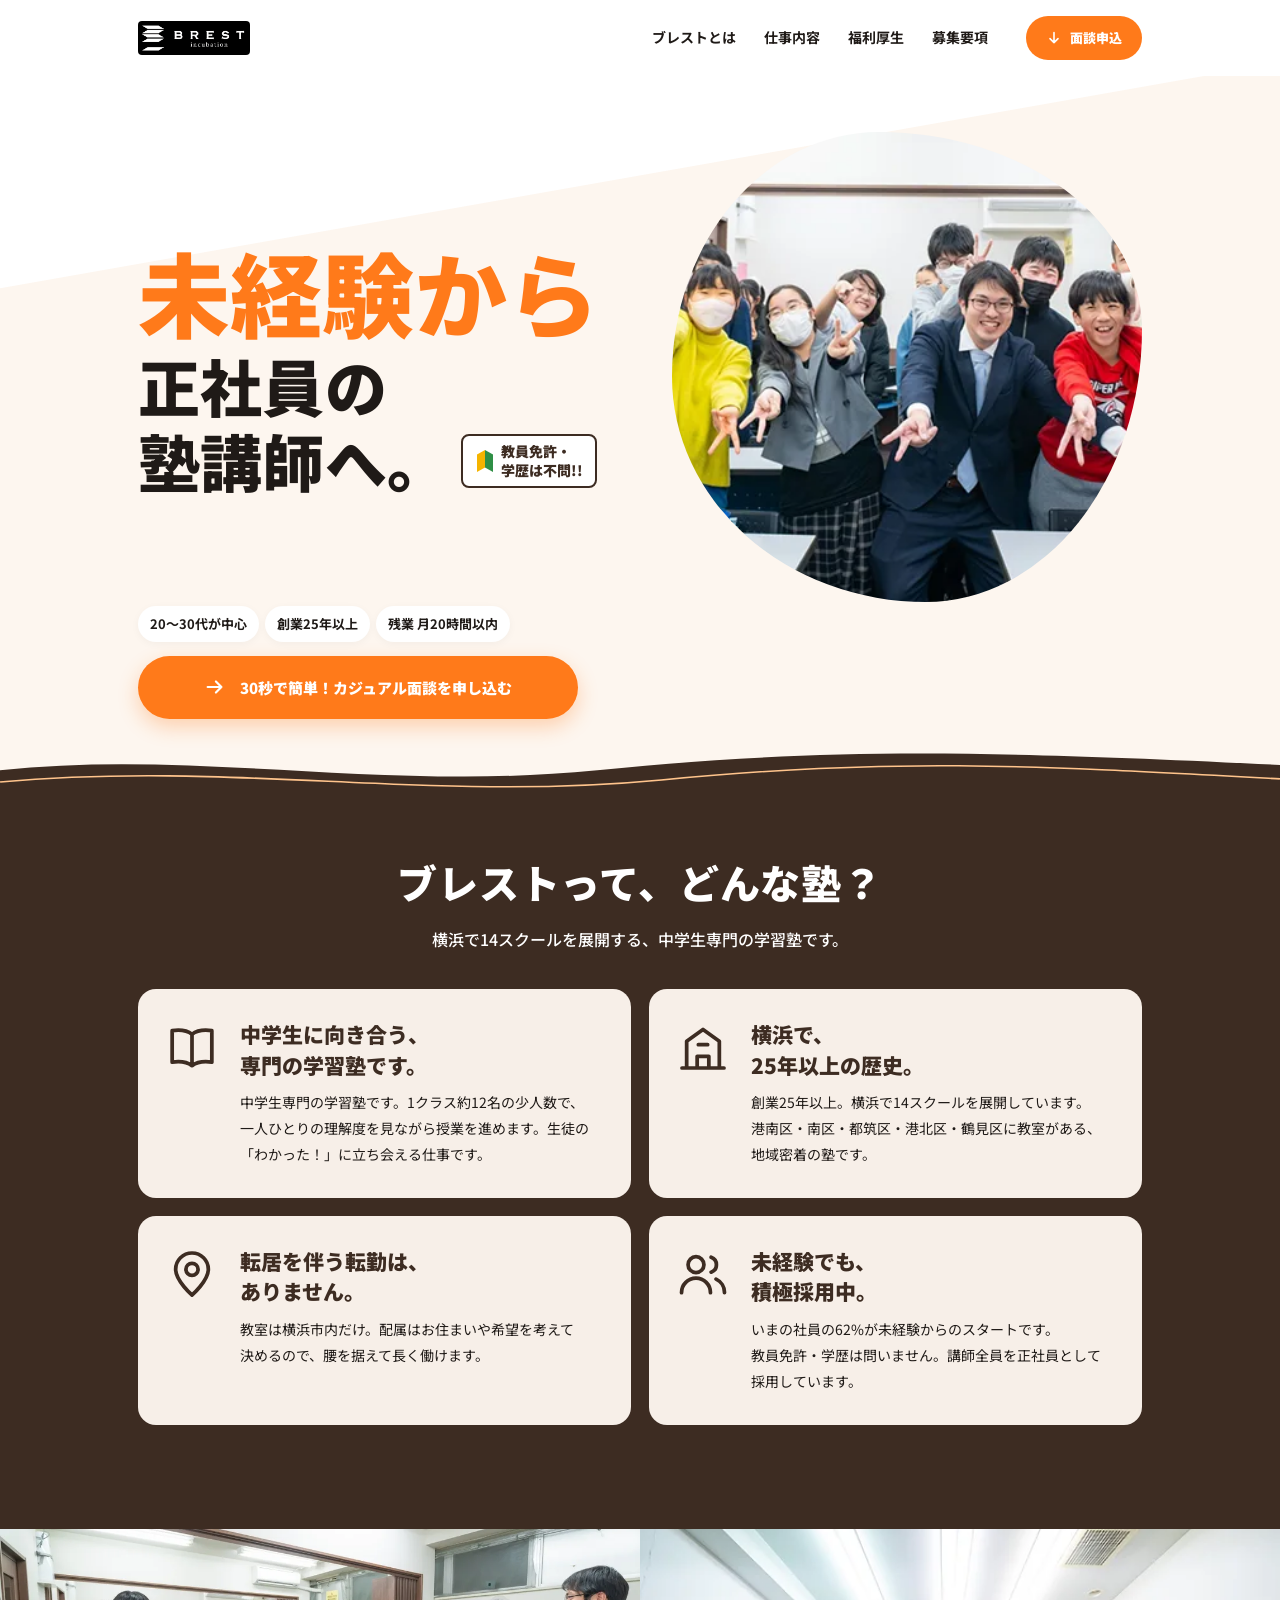
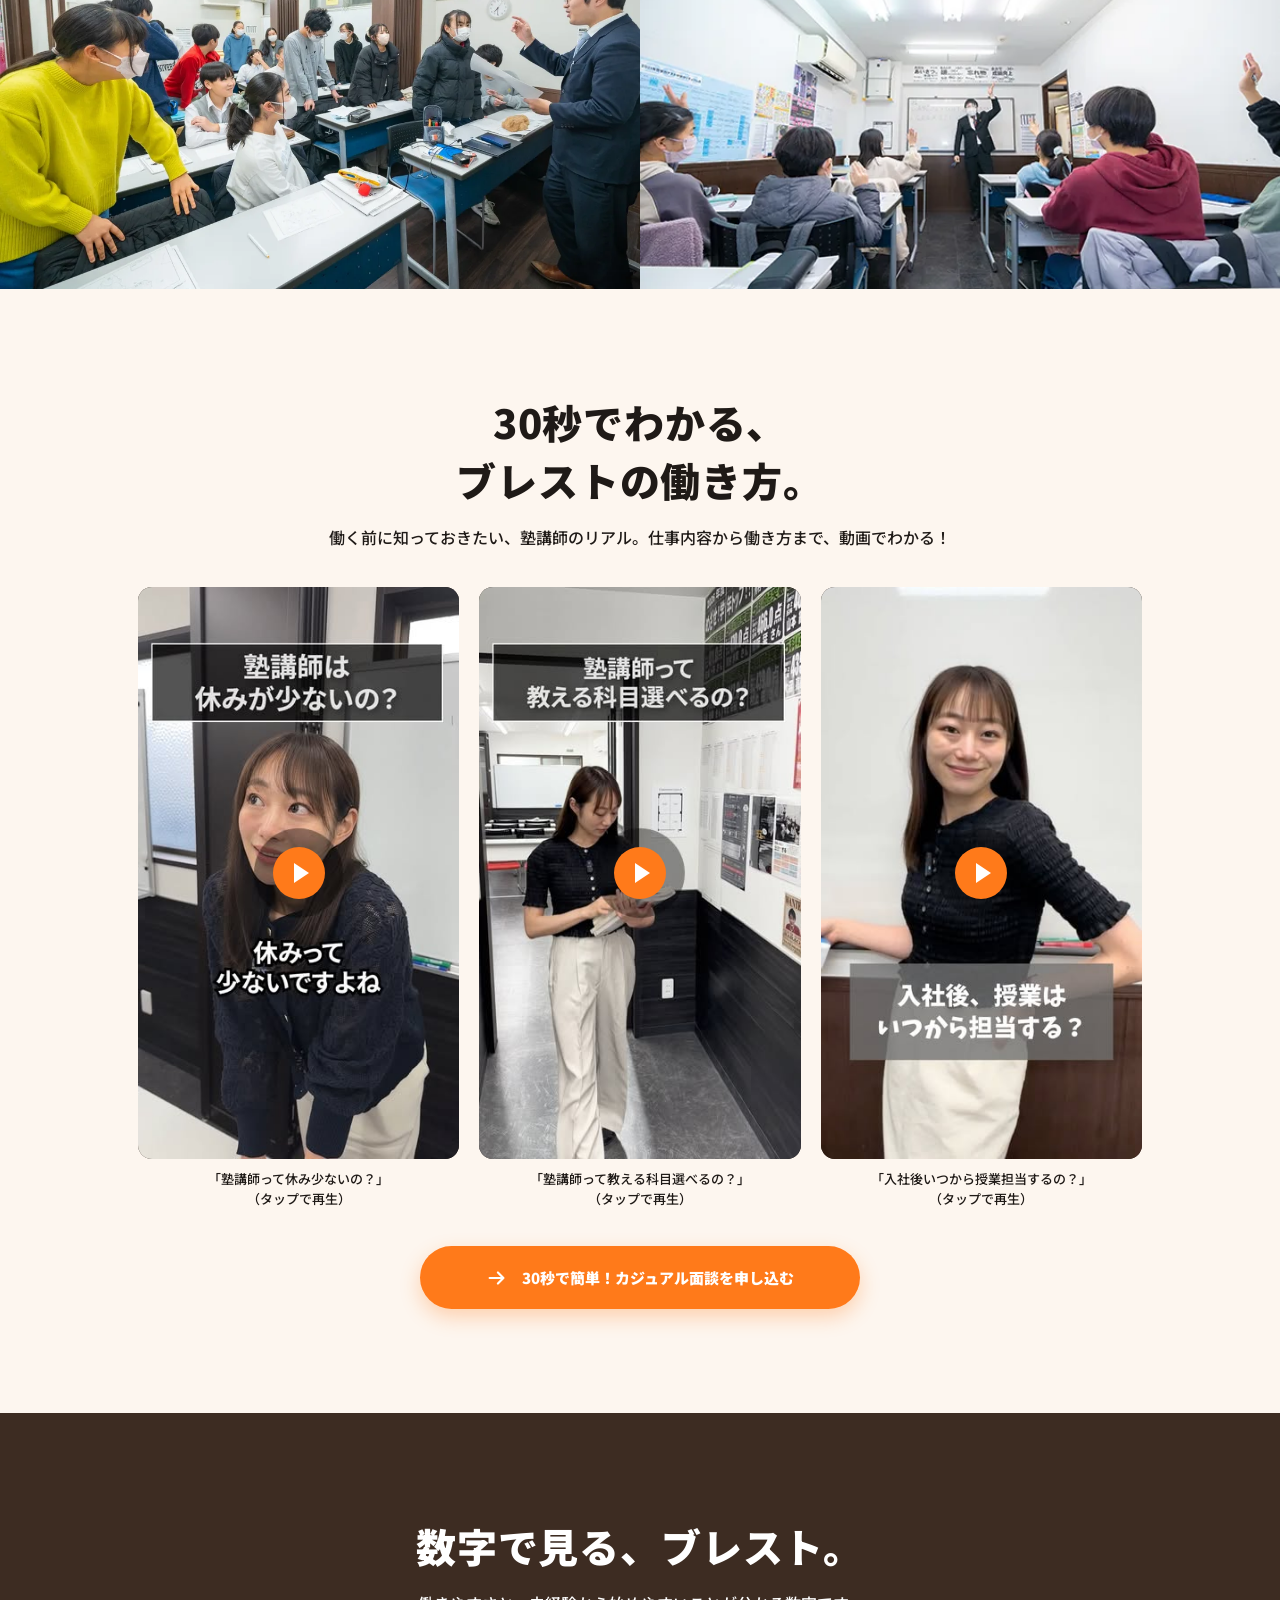
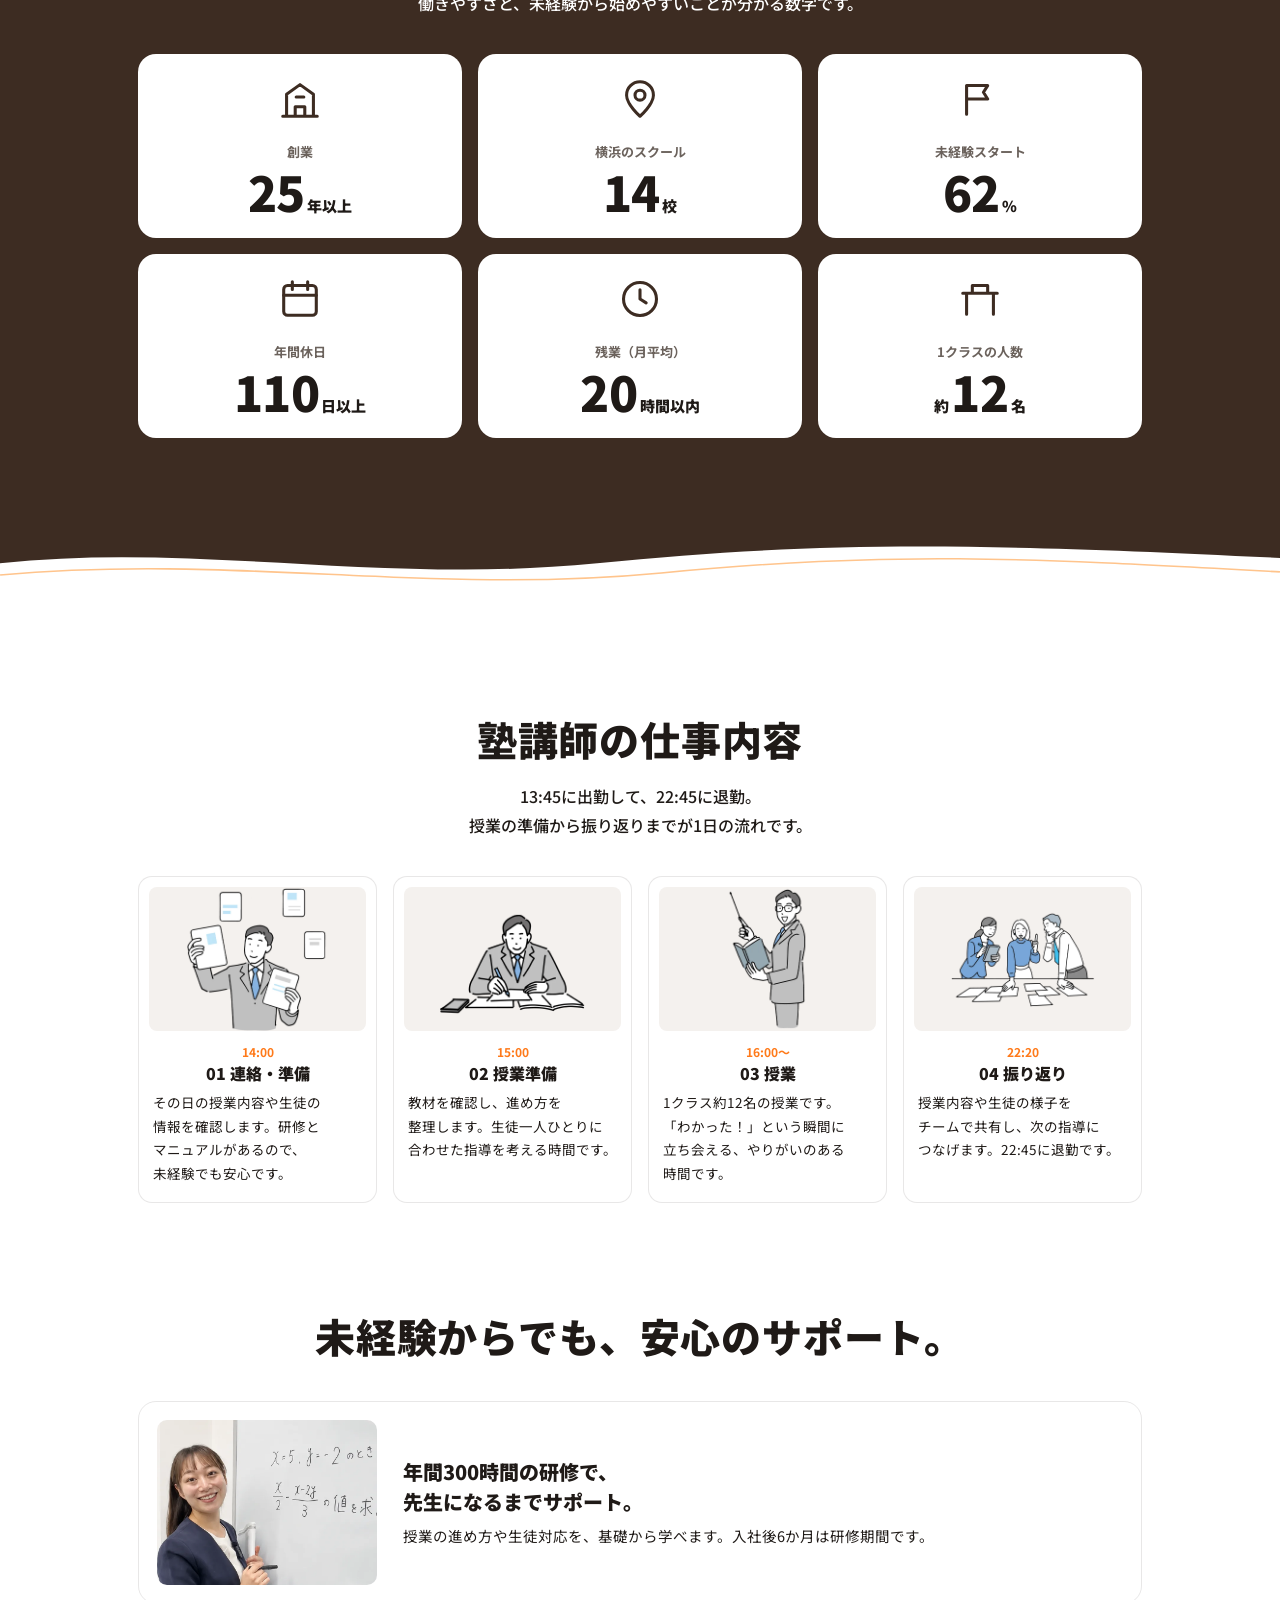
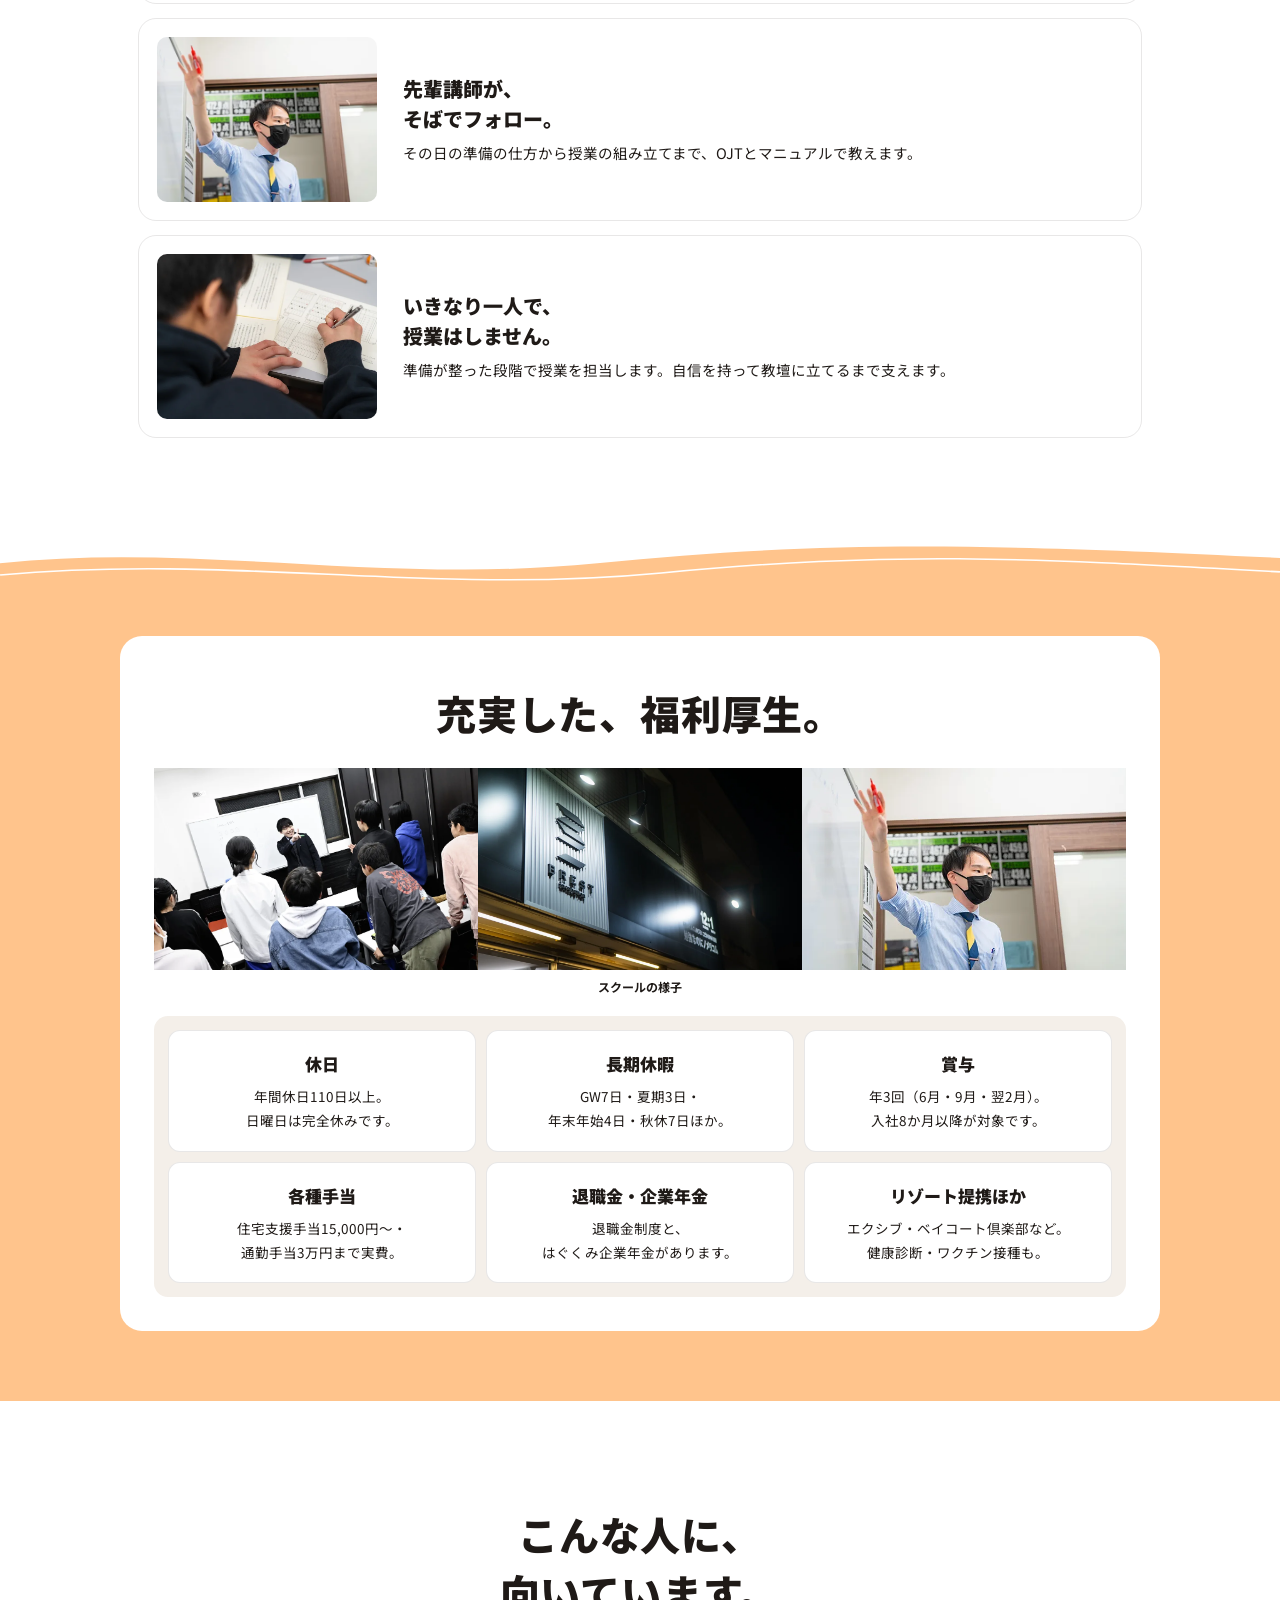
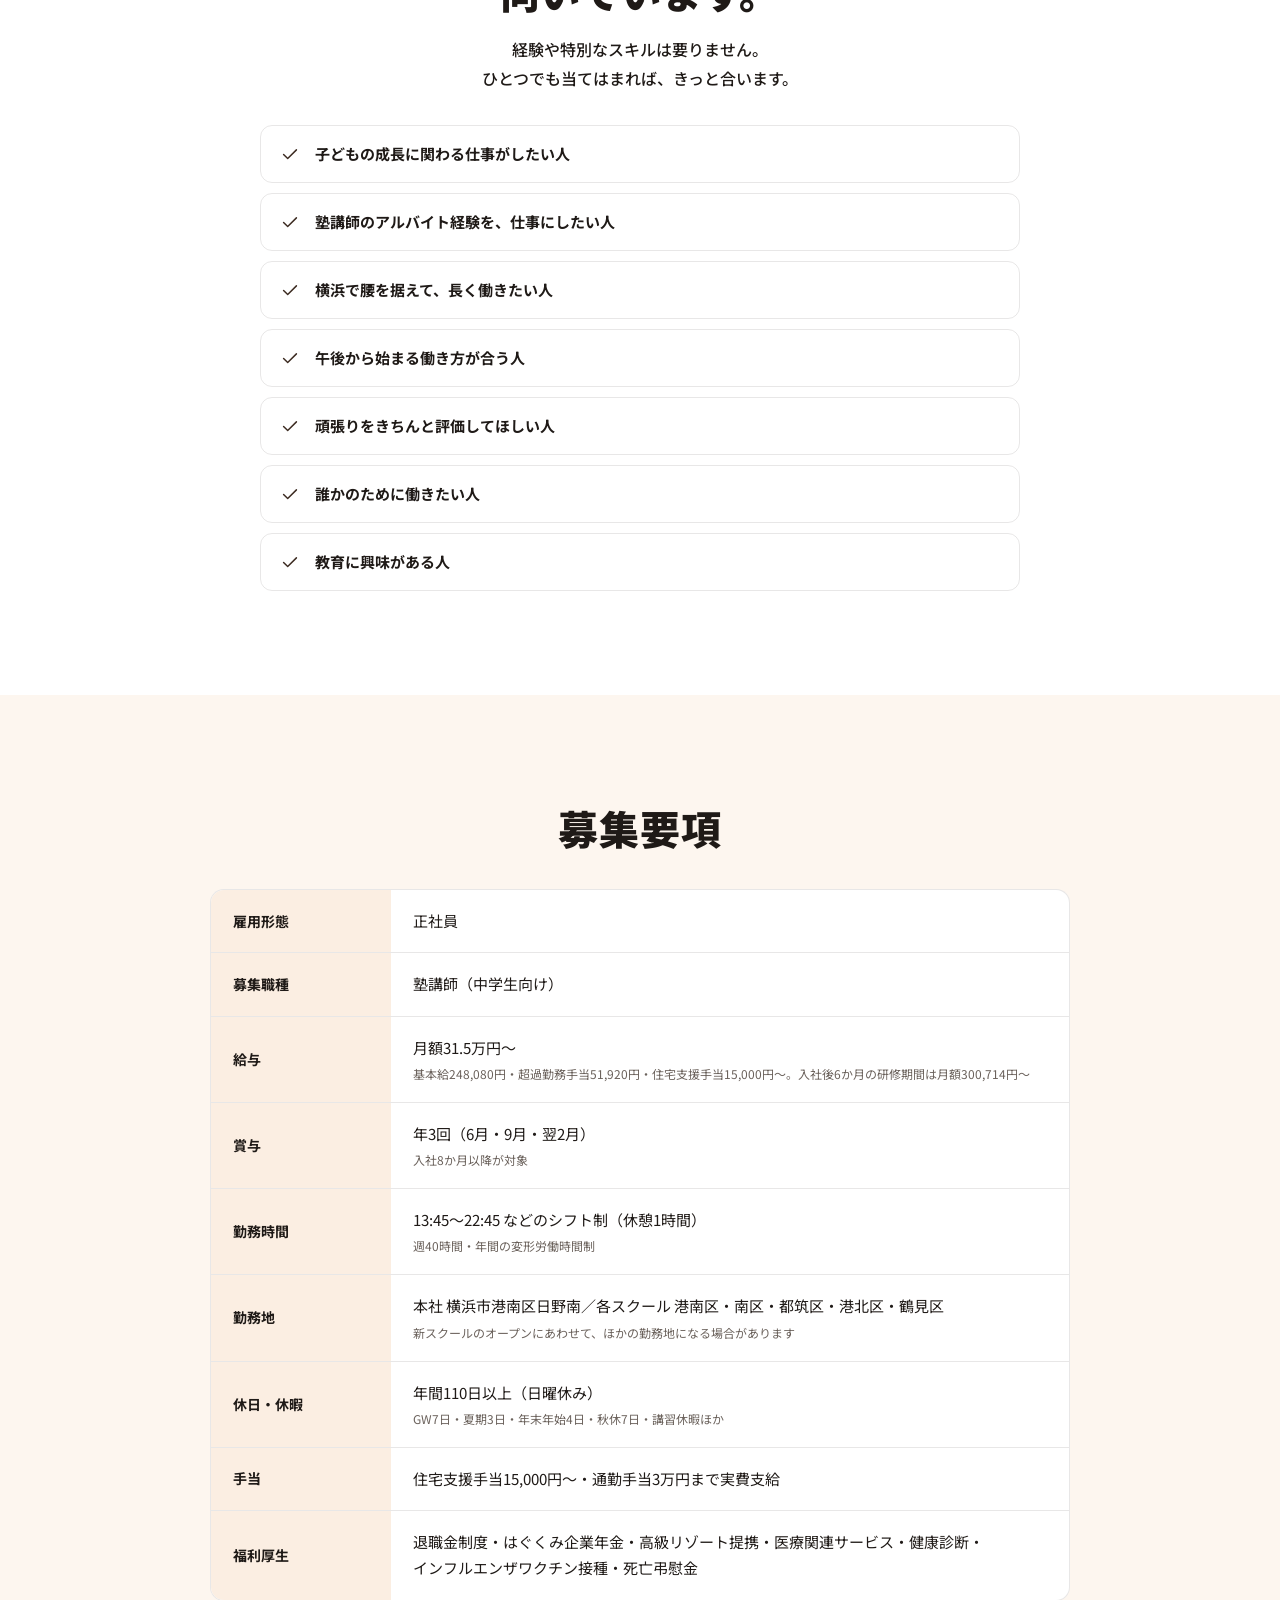
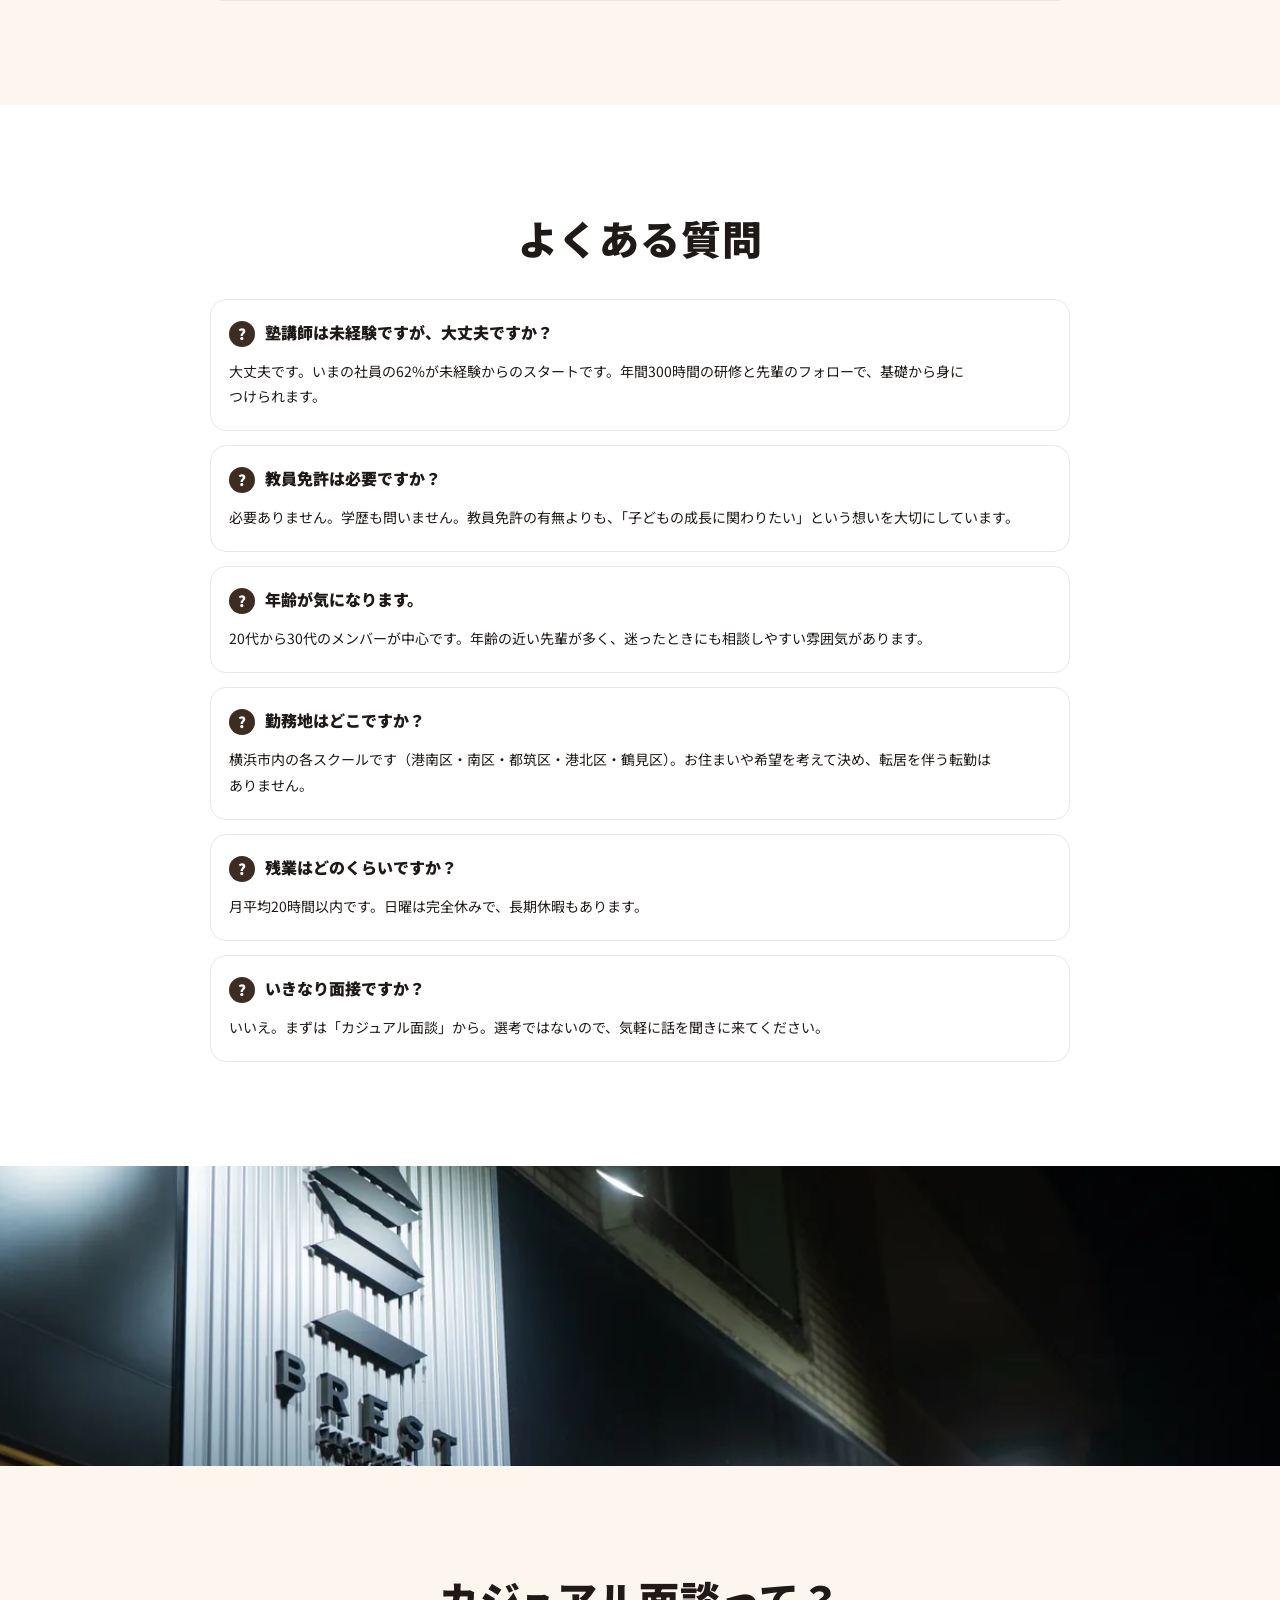
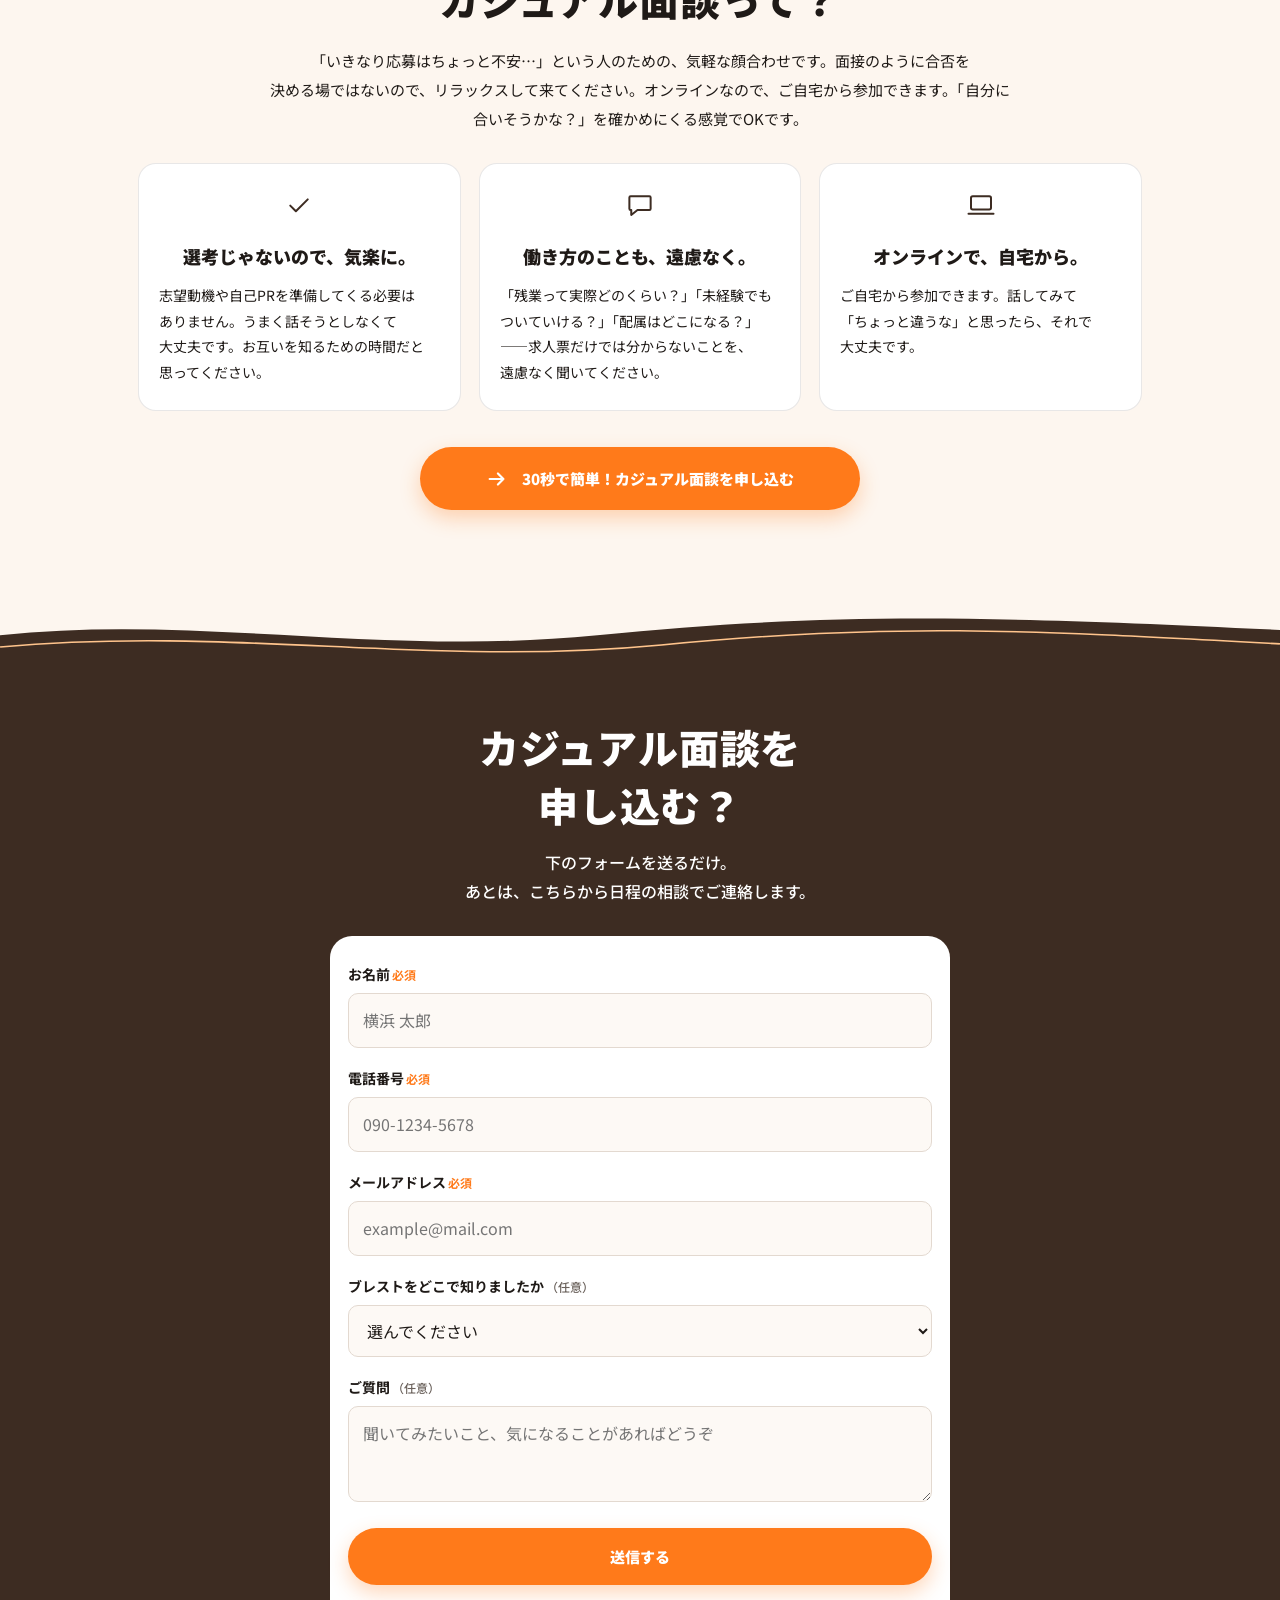
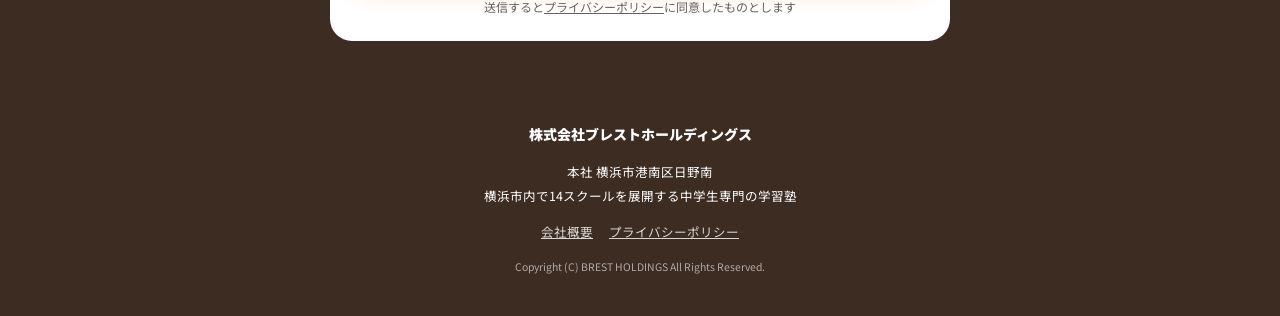
==== commit 6d2e662b: "C案のデモ：スマホのファーストビューにハンバーガーメニューを追加 Co-Authored-By: Claude Sonnet 5.5 <noreply@anthropic.com>" ====
--- a/c-demo/lp/index.html
+++ b/c-demo/lp/index.html
@@ -33,7 +33,7 @@
     <link rel="preconnect" href="https://fonts.googleapis.com">
   <link rel="preconnect" href="https://fonts.gstatic.com" crossorigin>
   <link rel="stylesheet" href="https://fonts.googleapis.com/css2?family=Noto+Sans+JP:wght@400;500;700;900&display=swap">
-  <link rel="stylesheet" href="css/c-toa.css?v=20261113">
+  <link rel="stylesheet" href="css/c-toa.css?v=20261117">
   <!-- 構造化データ（Googleしごと検索向け JobPosting） -->
   <script type="application/ld+json">
   {
@@ -80,8 +80,9 @@
   <header class="header">
     <div class="wrap header__inner">
       <a class="header__logo" href="#top"><img src="images/brand/logo.png" alt="BREST" width="160" height="48"></a>
-      <nav class="header__nav"><a href="#about">ブレストとは</a><a href="#work">仕事内容</a><a href="#benefits">福利厚生</a><a href="#req">募集要項</a></nav>
+      <nav class="header__nav" id="gnav"><a href="#about">ブレストとは</a><a href="#work">仕事内容</a><a href="#benefits">福利厚生</a><a href="#req">募集要項</a></nav>
       <a class="btn header__btn" href="#entry"><svg class="btn__arrow" viewBox="0 0 24 24" fill="none" stroke="currentColor" stroke-width="2.4" stroke-linecap="round" stroke-linejoin="round" aria-hidden="true"><path d="M12 4v15M6 13l6 6 6-6"/></svg>面談申込</a>
+    <button class="header__burger" type="button" id="burger" aria-label="メニューを開く" aria-expanded="false" aria-controls="gnav"><span></span><span></span><span></span></button>
     </div>
   </header>
 
@@ -375,6 +376,6 @@
       <small>Copyright (C) BREST HOLDINGS All Rights Reserved.</small>
     </div>
   </footer>
-  <script src="js/lp.js?v=20261113" defer></script>
+  <script src="js/lp.js?v=20261117" defer></script>
 </body>
 </html>
--- a/c-demo/lp/css/c-toa.css
+++ b/c-demo/lp/css/c-toa.css
@@ -54,11 +54,23 @@
 .header__logo { display: flex; align-items: center; gap: 10px; text-decoration: none; font-weight: 900; font-size: 15px; }
 .header__logo img { width: 112px; height: auto; background: #111; border-radius: 4px; }
 .header__nav { display: none; }
+.header__inner { gap: 10px; }
+.header__btn { margin-left: auto; }
+.header__burger { flex: 0 0 44px; width: 44px; height: 44px; border: 0; border-radius: 10px; background: #fff; box-shadow: inset 0 0 0 1px var(--c-line, #e6ddd2); display: flex; flex-direction: column; align-items: center; justify-content: center; gap: 5px; padding: 0; cursor: pointer; }
+.header__burger span { display: block; width: 20px; height: 2px; border-radius: 2px; background: #222; transition: transform .2s, opacity .2s; }
+.header__burger[aria-expanded="true"] span:nth-child(1) { transform: translateY(7px) rotate(45deg); }
+.header__burger[aria-expanded="true"] span:nth-child(2) { opacity: 0; }
+.header__burger[aria-expanded="true"] span:nth-child(3) { transform: translateY(-7px) rotate(-45deg); }
+.header.is-open .header__nav { display: flex; flex-direction: column; position: absolute; top: 100%; left: 0; right: 0; background: #fff; border-top: 1px solid #eee; box-shadow: 0 14px 24px rgba(0,0,0,.12); padding: 6px 18px 14px; }
+.header.is-open .header__nav a { padding: 16px 4px; font-size: 16px; font-weight: 700; text-decoration: none; border-bottom: 1px solid #f0ebe4; }
+.header.is-open .header__nav a:last-child { border-bottom: 0; }
 .header__btn { padding: 10px 20px; font-size: 13px; box-shadow: none; gap: 8px; }
 .header__btn .btn__arrow { width: 16px; height: 16px; flex-basis: 16px; }
 @media (min-width: 960px) {
   .header__inner { height: 76px; }
   .header__nav { display: flex; gap: 28px; font-size: 14px; font-weight: 700; margin-left: auto; margin-right: 28px; }
+  .header__burger { display: none; }
+  .header__btn { margin-left: 0; }
   .header__nav a { text-decoration: none; }
   .header__nav a:hover { color: var(--c-accent); }
 }
@@ -114,7 +126,7 @@
 .movie__cap { text-align: center; font-size: 13px; font-weight: 500; margin: 10px 0 0; line-height: 1.6; }
 @media (min-width: 768px) {
   .movie__grid { grid-template-columns: repeat(3, 1fr); gap: 20px; }
-  .movie__item:last-child:nth-child(odd) { grid-column: auto; width: auto; }
+  .movie__item:last-child:nth-child(odd) { grid-column: auto; width: auto; margin: 0; }
 }
 
 /* 4. 数字で見る（濃い帯） */
